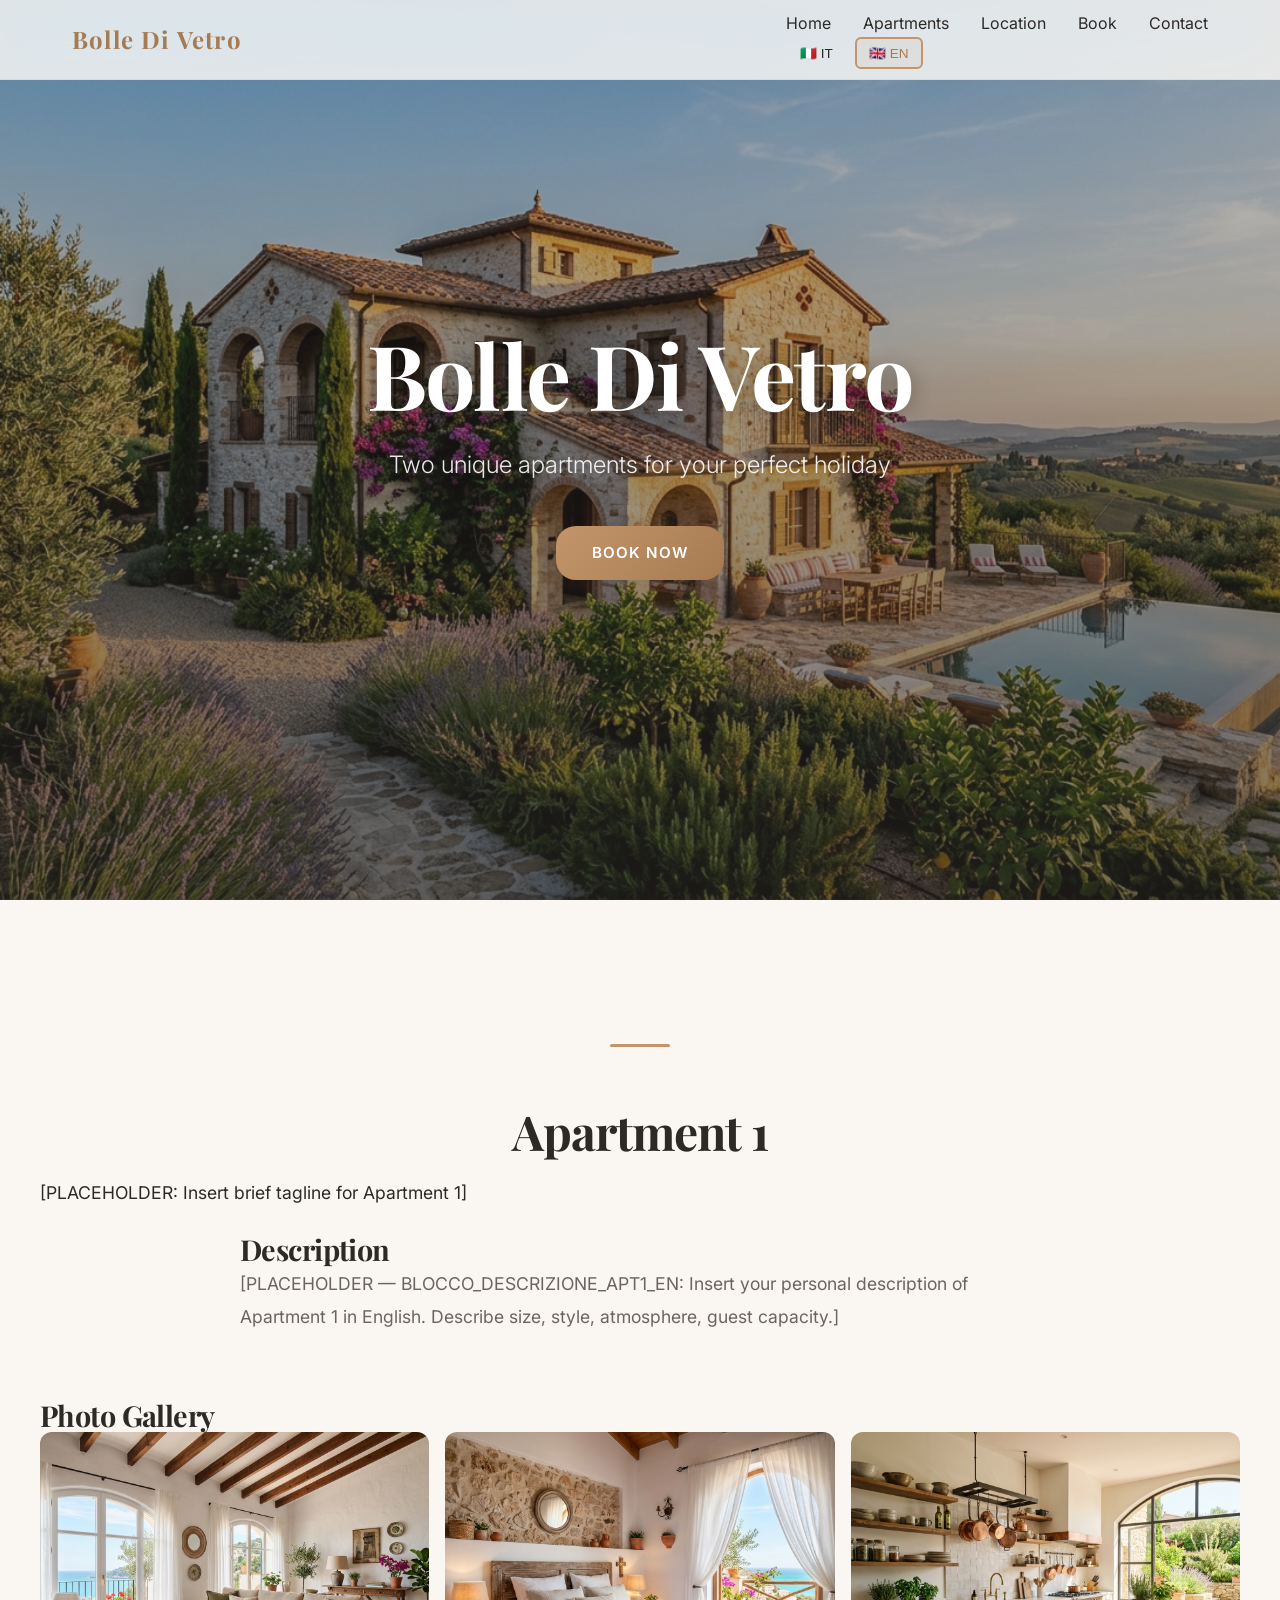
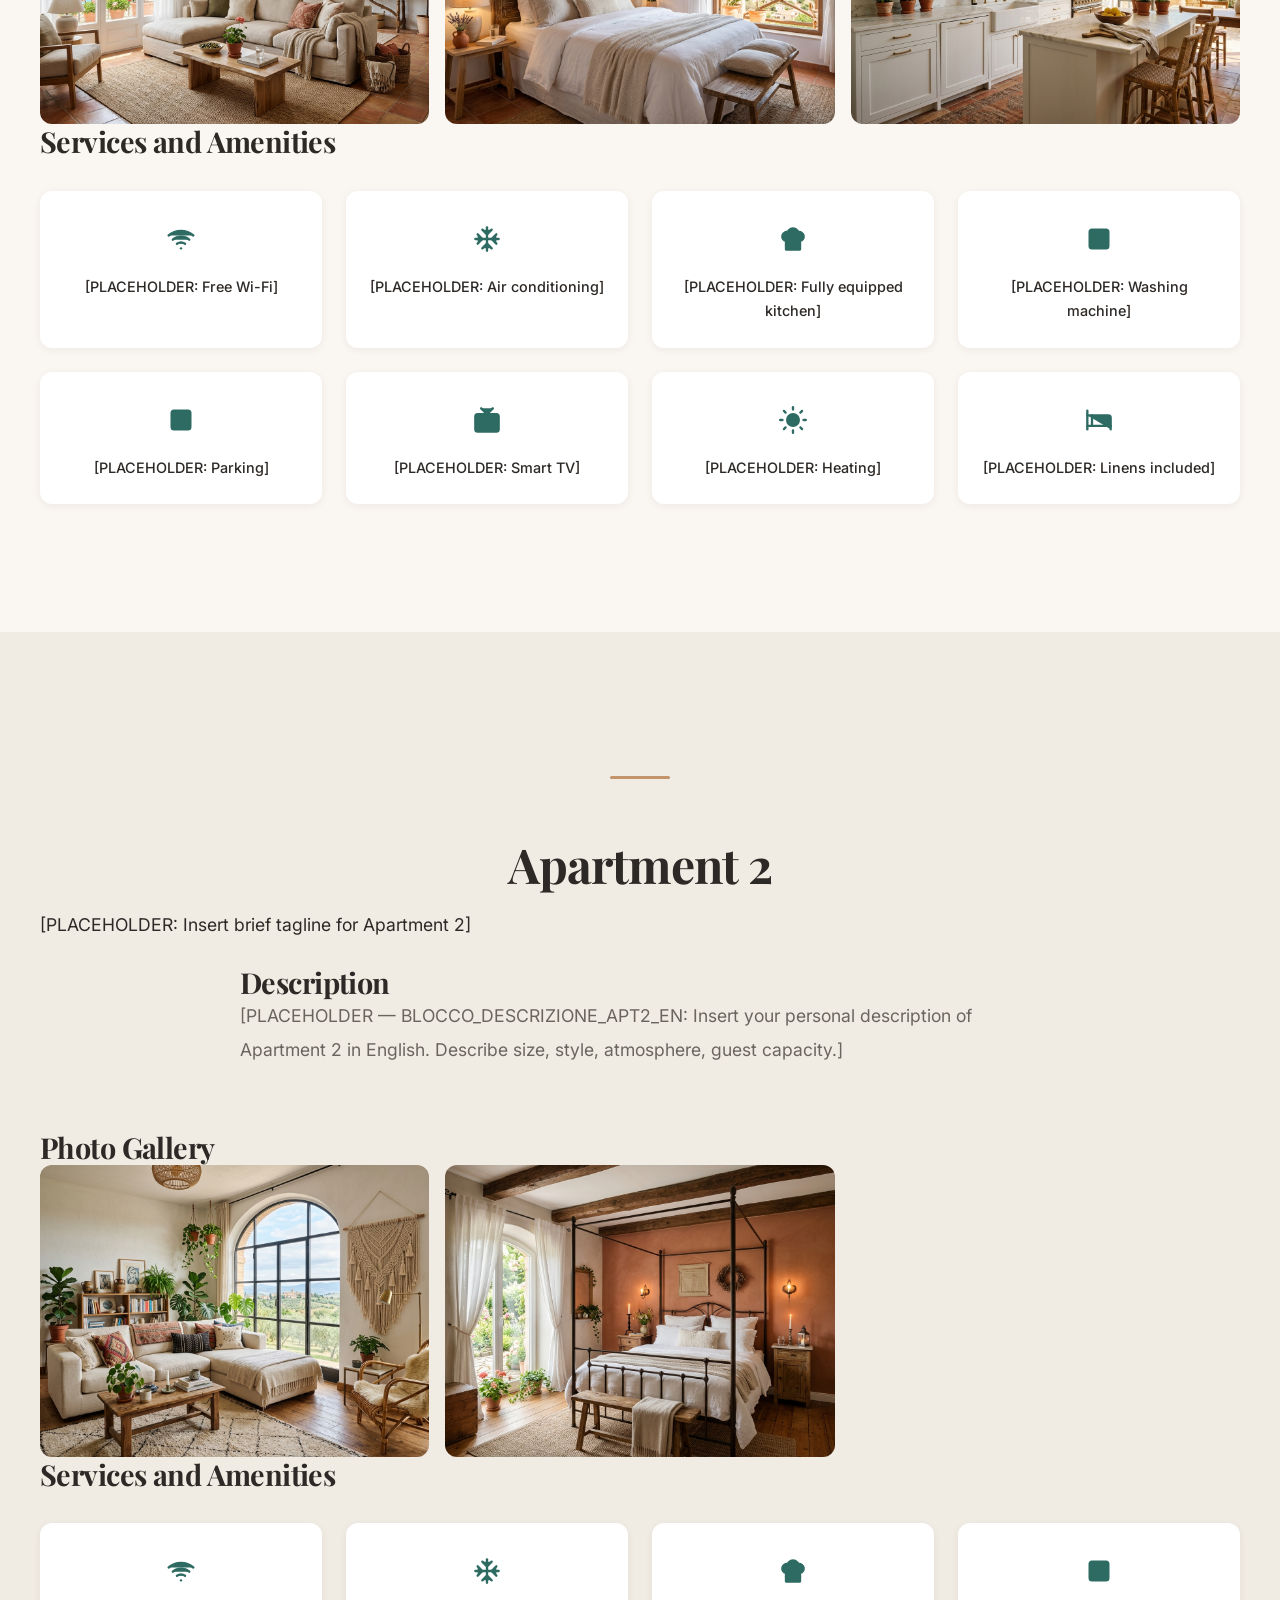
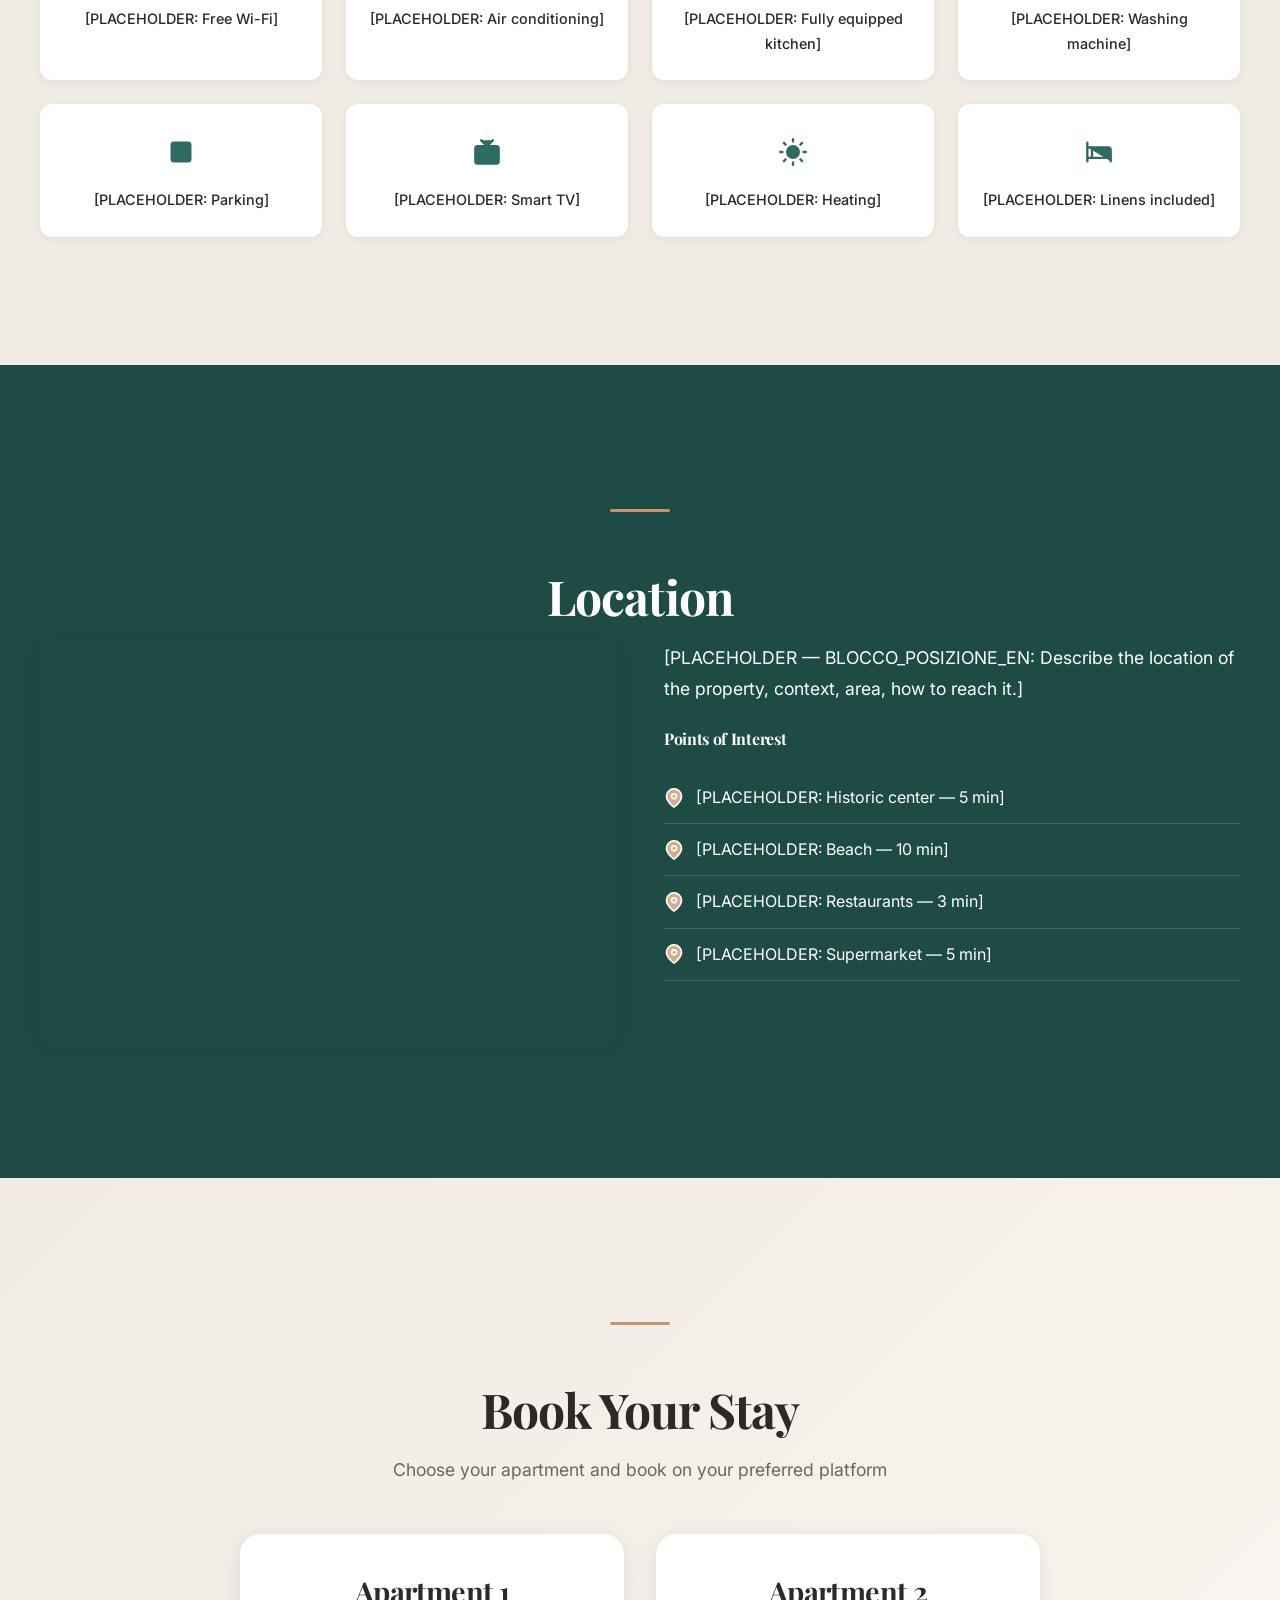
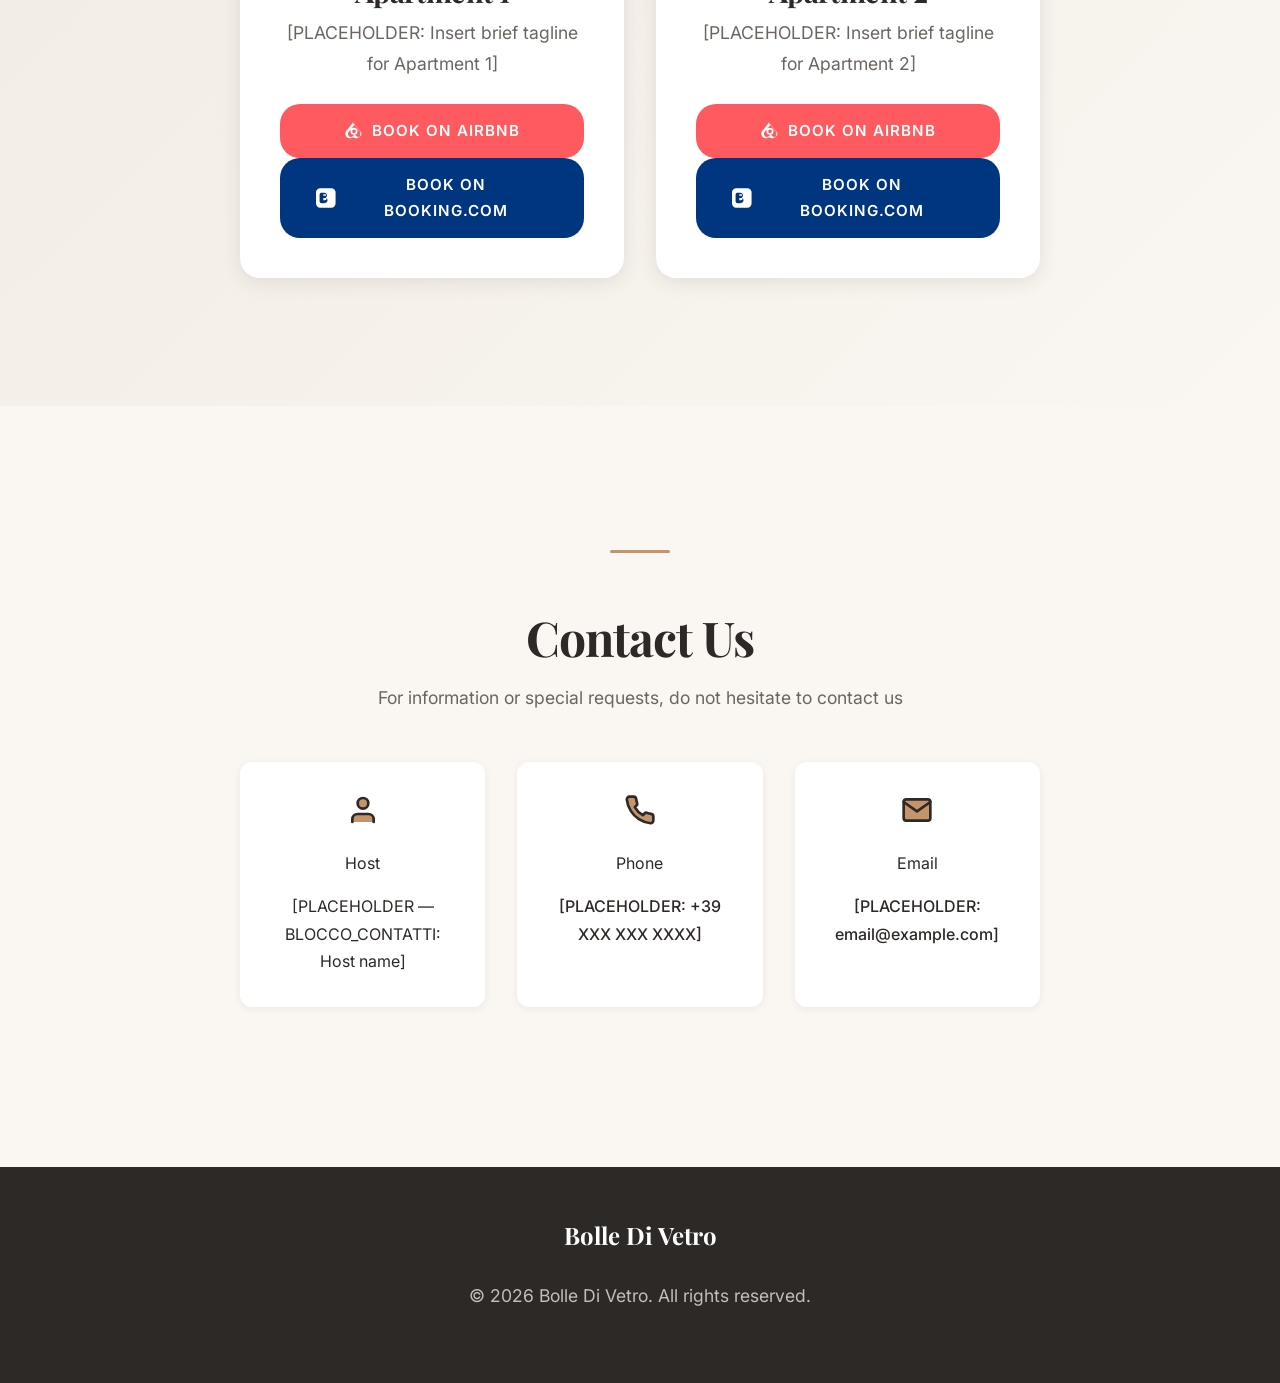
==== index.html @ 8e998acb "Done" ====
<!DOCTYPE html>
<html lang="it">
<head>
  <meta charset="UTF-8">
  <meta name="viewport" content="width=device-width, initial-scale=1.0">
  <title>Bolle Di Vetro — Casa Vacanze</title>
  <meta name="description" content="Scopri Bolle Di Vetro: due splendidi appartamenti per le tue vacanze. Prenota su Airbnb o Booking.com.">
  
  <link rel="preconnect" href="https://fonts.googleapis.com">
  <link rel="preconnect" href="https://fonts.gstatic.com" crossorigin>
  <link href="https://fonts.googleapis.com/css2?family=Inter:wght@300;400;500;600;700&family=Playfair+Display:wght@400;700&display=swap" rel="stylesheet">
  
  <link rel="stylesheet" href="assets/css/style.css">
  <link rel="icon" href="assets/img/favicon.ico">
  <link rel="manifest" href="manifest.json">
  <meta name="theme-color" content="#C4956A">
  
  <meta property="og:title" content="Bolle Di Vetro — Casa Vacanze">
  <meta property="og:description" content="Scopri Bolle Di Vetro: due splendidi appartamenti per le tue vacanze. Prenota su Airbnb o Booking.com.">
  <meta property="og:image" content="https://example.com/assets/img/og-image.jpg">
  <meta property="og:type" content="website">
  <meta property="og:url" content="https://example.com/">
  <meta property="og:locale" content="it_IT">
  <meta property="og:locale:alternate" content="en_GB">
  
  <meta name="twitter:card" content="summary_large_image">
  <meta name="twitter:title" content="Bolle Di Vetro — Casa Vacanze">
  <meta name="twitter:description" content="Scopri Bolle Di Vetro: due splendidi appartamenti per le tue vacanze. Prenota su Airbnb o Booking.com.">
  <meta name="twitter:image" content="https://example.com/assets/img/og-image.jpg">
  
  <link rel="alternate" hreflang="it" href="https://example.com/">
  <link rel="alternate" hreflang="en" href="https://example.com/en/">
  <link rel="alternate" hreflang="x-default" href="https://example.com/">
  
  <link rel="canonical" href="https://example.com/">

  <script type="application/ld+json">
  {
    "@context": "https://schema.org",
    "@type": "VacationRental",
    "name": "Bolle Di Vetro",
    "description": "Due appartamenti unici per la tua vacanza perfetta",
    "url": "https://example.com",
    "image": "https://example.com/assets/img/og-image.jpg",
    "address": {
      "@type": "PostalAddress",
      "addressCountry": "IT"
    },
    "numberOfRooms": 2,
    "amenityFeature": [
      {"@type": "LocationFeatureSpecification", "name": "Wi-Fi", "value": true},
      {"@type": "LocationFeatureSpecification", "name": "Air conditioning", "value": true},
      {"@type": "LocationFeatureSpecification", "name": "Kitchen", "value": true},
      {"@type": "LocationFeatureSpecification", "name": "Parking", "value": true}
    ]
  }
  </script>
</head>
<body>

  <header id="header" class="header">
    <div class="header__inner">
      <a href="#hero" class="header__logo">Bolle Di Vetro</a>
      
      <nav class="nav" id="nav">
        <ul class="nav__list">
          <li><a href="#hero"><span data-i18n="nav.home">Home</span></a></li>
          <li class="nav__item--has-dropdown">
            <a href="#apt1"><span data-i18n="nav.apartments">Appartamenti</span></a>
            <ul class="nav__dropdown">
              <li><a href="#apt1"><span data-i18n="nav.apt1">Appartamento 1</span></a></li>
              <li><a href="#apt2"><span data-i18n="nav.apt2">Appartamento 2</span></a></li>
            </ul>
          </li>
          <li><a href="#location"><span data-i18n="nav.location">Posizione</span></a></li>
          <li><a href="#booking"><span data-i18n="nav.booking">Prenota</span></a></li>
          <li><a href="#contact"><span data-i18n="nav.contact">Contatti</span></a></li>
        </ul>
        
        <div class="lang-switcher">
          <button class="lang-btn active" data-lang="it" aria-label="Italiano">🇮🇹 IT</button>
          <button class="lang-btn" data-lang="en" aria-label="English">🇬🇧 EN</button>
        </div>
      </nav>
      
      <button class="hamburger" id="hamburger" aria-label="Menu">
        <span></span><span></span><span></span>
      </button>
    </div>
  </header>

  <main>
    <section id="hero" class="hero">
      <div class="hero__overlay"></div>
      <div class="hero__content">
        <h1 class="hero__title" data-i18n="hero.title">Bolle Di Vetro</h1>
        <p class="hero__subtitle" data-i18n="hero.subtitle">Due appartamenti unici per la tua vacanza perfetta</p>
        <a href="#booking" class="btn btn--primary hero__cta" data-i18n="hero.cta">Prenota Ora</a>
      </div>
      <div class="hero__scroll-indicator">
        <!-- Decorative scroll indicator -->
      </div>
    </section>

    <section id="apt1" class="section apartment">
      <div class="section__inner">
        <div class="section__divider"><span></span></div>
        <h2 class="section__title" data-i18n="apt1.name">Appartamento 1</h2>
        <p class="section__tagline" data-i18n="apt1.tagline">[PLACEHOLDER: Inserire breve tagline per Appartamento 1]</p>

        <div class="apartment__description fade-in">
          <h3 data-i18n="apt1.description.title">Descrizione</h3>
          <!-- BLOCCO_DESCRIZIONE_APT1_IT -->
          <div class="desc-block" data-lang-block="it">
            <p data-i18n="apt1.description.text">[PLACEHOLDER — BLOCCO_DESCRIZIONE_APT1_IT: Inserire qui la descrizione personale dell'Appartamento 1 in italiano. Descrivere dimensioni, stile, atmosfera, capacità di ospiti.]</p>
          </div>
          <!-- BLOCCO_DESCRIZIONE_APT1_EN -->
          <!-- La versione EN verrà caricata da i18n.js -->
        </div>

        <div class="apartment__gallery fade-in" id="apt1-gallery">
          <h3 data-i18n="apt1.gallery.title">Galleria Fotografica</h3>
          <div class="gallery__grid" data-gallery="apt1">
            <div class="gallery__item">
              <img src="assets/img/gallery/apt1/foto-01.jpg" alt="" data-i18n-alt="alt.apt1_foto1" loading="lazy" class="gallery__img">
            </div>
            <div class="gallery__item">
              <img src="assets/img/gallery/apt1/foto-02.jpg" alt="" data-i18n-alt="alt.apt1_foto2" loading="lazy" class="gallery__img">
            </div>
            <div class="gallery__item">
              <img src="assets/img/gallery/apt1/foto-03.jpg" alt="" data-i18n-alt="alt.apt1_foto3" loading="lazy" class="gallery__img">
            </div>
            <!-- Aggiungere altre foto qui: copiare il div gallery__item e aggiornare src e data-i18n-alt -->
            <!--
            <div class="gallery__item">
              <img src="assets/img/gallery/apt1/foto-04.jpg" alt="" data-i18n-alt="alt.apt1_foto4" loading="lazy" class="gallery__img">
            </div>
            -->
          </div>
        </div>

        <div class="apartment__services fade-in">
          <h3 data-i18n="apt1.services.title">Servizi e Comfort</h3>
          <!-- BLOCCO_SERVIZI_APT1_IT / BLOCCO_SERVIZI_APT1_EN -->
          <div class="services__grid">
            <div class="services__item">
              <div class="services__icon">
                <svg viewBox="0 0 24 24" width="24" height="24" stroke="currentColor" stroke-width="2" fill="none" stroke-linecap="round" stroke-linejoin="round"><path d="M5 12.55a11 11 0 0 1 14.08 0"></path><path d="M1.42 9a16 16 0 0 1 21.16 0"></path><path d="M8.53 16.11a6 6 0 0 1 6.95 0"></path><line x1="12" y1="20" x2="12.01" y2="20"></line></svg>
              </div>
              <span data-i18n="services.wifi">[PLACEHOLDER: Wi-Fi gratuito]</span>
            </div>
            <div class="services__item">
              <div class="services__icon">
                <svg viewBox="0 0 24 24" width="24" height="24" stroke="currentColor" stroke-width="2" fill="none" stroke-linecap="round" stroke-linejoin="round"><path d="M2 12h20"></path><path d="M12 2v20"></path><path d="M20 16l-4-4 4-4"></path><path d="M4 8l4 4-4 4"></path><path d="M16 4l-4 4-4-4"></path><path d="M8 20l4-4 4 4"></path></svg>
              </div>
              <span data-i18n="services.ac">[PLACEHOLDER: Aria condizionata]</span>
            </div>
            <div class="services__item">
              <div class="services__icon">
                <svg viewBox="0 0 24 24" width="24" height="24" stroke="currentColor" stroke-width="2" fill="none" stroke-linecap="round" stroke-linejoin="round"><path d="M6 13.87A4 4 0 0 1 7.41 6a5.11 5.11 0 0 1 1.05-1.54 5 5 0 0 1 7.08 0A5.11 5.11 0 0 1 16.59 6 4 4 0 0 1 18 13.87V21H6Z"></path><line x1="6" y1="17" x2="18" y2="17"></line></svg>
              </div>
              <span data-i18n="services.kitchen">[PLACEHOLDER: Cucina attrezzata]</span>
            </div>
            <div class="services__item">
              <div class="services__icon">
                <svg viewBox="0 0 24 24" width="24" height="24" stroke="currentColor" stroke-width="2" fill="none" stroke-linecap="round" stroke-linejoin="round"><rect x="4" y="4" width="16" height="16" rx="2" ry="2"></rect><circle cx="12" cy="13" r="4"></circle><line x1="12" y1="13" x2="12" y2="13"></line><line x1="8" y1="7" x2="16" y2="7"></line></svg>
              </div>
              <span data-i18n="services.washing">[PLACEHOLDER: Lavatrice]</span>
            </div>
            <div class="services__item">
              <div class="services__icon">
                <svg viewBox="0 0 24 24" width="24" height="24" stroke="currentColor" stroke-width="2" fill="none" stroke-linecap="round" stroke-linejoin="round"><rect x="4" y="4" width="16" height="16" rx="2" ry="2"></rect><path d="M9 16V8h4a2 2 0 0 1 0 4H9"></path></svg>
              </div>
              <span data-i18n="services.parking">[PLACEHOLDER: Parcheggio]</span>
            </div>
            <div class="services__item">
              <div class="services__icon">
                <svg viewBox="0 0 24 24" width="24" height="24" stroke="currentColor" stroke-width="2" fill="none" stroke-linecap="round" stroke-linejoin="round"><rect x="2" y="7" width="20" height="15" rx="2" ry="2"></rect><polyline points="17 2 12 7 7 2"></polyline></svg>
              </div>
              <span data-i18n="services.tv">[PLACEHOLDER: Smart TV]</span>
            </div>
            <div class="services__item">
              <div class="services__icon">
                <svg viewBox="0 0 24 24" width="24" height="24" stroke="currentColor" stroke-width="2" fill="none" stroke-linecap="round" stroke-linejoin="round"><circle cx="12" cy="12" r="5"></circle><line x1="12" y1="1" x2="12" y2="3"></line><line x1="12" y1="21" x2="12" y2="23"></line><line x1="4.22" y1="4.22" x2="5.64" y2="5.64"></line><line x1="18.36" y1="18.36" x2="19.78" y2="19.78"></line><line x1="1" y1="12" x2="3" y2="12"></line><line x1="21" y1="12" x2="23" y2="12"></line><line x1="4.22" y1="19.78" x2="5.64" y2="18.36"></line><line x1="18.36" y1="5.64" x2="19.78" y2="4.22"></line></svg>
              </div>
              <span data-i18n="services.heating">[PLACEHOLDER: Riscaldamento]</span>
            </div>
            <div class="services__item">
              <div class="services__icon">
                <svg viewBox="0 0 24 24" width="24" height="24" stroke="currentColor" stroke-width="2" fill="none" stroke-linecap="round" stroke-linejoin="round"><path d="M2 4v16"></path><path d="M2 8h18a2 2 0 0 1 2 2v10"></path><path d="M2 17h20"></path><path d="M6 8v9"></path></svg>
              </div>
              <span data-i18n="services.linens">[PLACEHOLDER: Biancheria inclusa]</span>
            </div>
          </div>
        </div>
      </div>
    </section>

    <section id="apt2" class="section apartment apartment--alt">
      <div class="section__inner">
        <div class="section__divider"><span></span></div>
        <h2 class="section__title" data-i18n="apt2.name">Appartamento 2</h2>
        <p class="section__tagline" data-i18n="apt2.tagline">[PLACEHOLDER: Inserire breve tagline per Appartamento 2]</p>

        <div class="apartment__description fade-in">
          <h3 data-i18n="apt2.description.title">Descrizione</h3>
          <!-- BLOCCO_DESCRIZIONE_APT2_IT -->
          <div class="desc-block" data-lang-block="it">
            <p data-i18n="apt2.description.text">[PLACEHOLDER — BLOCCO_DESCRIZIONE_APT2_IT: Inserire qui la descrizione personale dell'Appartamento 2 in italiano. Descrivere dimensioni, stile, atmosfera, capacità di ospiti.]</p>
          </div>
          <!-- BLOCCO_DESCRIZIONE_APT2_EN -->
        </div>

        <div class="apartment__gallery fade-in" id="apt2-gallery">
          <h3 data-i18n="apt2.gallery.title">Galleria Fotografica</h3>
          <div class="gallery__grid" data-gallery="apt2">
            <div class="gallery__item">
              <img src="assets/img/gallery/apt2/foto-01.jpg" alt="" data-i18n-alt="alt.apt2_foto1" loading="lazy" class="gallery__img">
            </div>
            <div class="gallery__item">
              <img src="assets/img/gallery/apt2/foto-02.jpg" alt="" data-i18n-alt="alt.apt2_foto2" loading="lazy" class="gallery__img">
            </div>
            <!-- Aggiungere altre foto qui: copiare il div gallery__item e aggiornare src e data-i18n-alt -->
          </div>
        </div>

        <div class="apartment__services fade-in">
          <h3 data-i18n="apt2.services.title">Servizi e Comfort</h3>
          <!-- BLOCCO_SERVIZI_APT2_IT / BLOCCO_SERVIZI_APT2_EN -->
          <div class="services__grid">
            <div class="services__item">
              <div class="services__icon">
                <svg viewBox="0 0 24 24" width="24" height="24" stroke="currentColor" stroke-width="2" fill="none" stroke-linecap="round" stroke-linejoin="round"><path d="M5 12.55a11 11 0 0 1 14.08 0"></path><path d="M1.42 9a16 16 0 0 1 21.16 0"></path><path d="M8.53 16.11a6 6 0 0 1 6.95 0"></path><line x1="12" y1="20" x2="12.01" y2="20"></line></svg>
              </div>
              <span data-i18n="services.wifi">[PLACEHOLDER: Wi-Fi gratuito]</span>
            </div>
            <div class="services__item">
              <div class="services__icon">
                <svg viewBox="0 0 24 24" width="24" height="24" stroke="currentColor" stroke-width="2" fill="none" stroke-linecap="round" stroke-linejoin="round"><path d="M2 12h20"></path><path d="M12 2v20"></path><path d="M20 16l-4-4 4-4"></path><path d="M4 8l4 4-4 4"></path><path d="M16 4l-4 4-4-4"></path><path d="M8 20l4-4 4 4"></path></svg>
              </div>
              <span data-i18n="services.ac">[PLACEHOLDER: Aria condizionata]</span>
            </div>
            <div class="services__item">
              <div class="services__icon">
                <svg viewBox="0 0 24 24" width="24" height="24" stroke="currentColor" stroke-width="2" fill="none" stroke-linecap="round" stroke-linejoin="round"><path d="M6 13.87A4 4 0 0 1 7.41 6a5.11 5.11 0 0 1 1.05-1.54 5 5 0 0 1 7.08 0A5.11 5.11 0 0 1 16.59 6 4 4 0 0 1 18 13.87V21H6Z"></path><line x1="6" y1="17" x2="18" y2="17"></line></svg>
              </div>
              <span data-i18n="services.kitchen">[PLACEHOLDER: Cucina attrezzata]</span>
            </div>
            <div class="services__item">
              <div class="services__icon">
                <svg viewBox="0 0 24 24" width="24" height="24" stroke="currentColor" stroke-width="2" fill="none" stroke-linecap="round" stroke-linejoin="round"><rect x="4" y="4" width="16" height="16" rx="2" ry="2"></rect><circle cx="12" cy="13" r="4"></circle><line x1="12" y1="13" x2="12" y2="13"></line><line x1="8" y1="7" x2="16" y2="7"></line></svg>
              </div>
              <span data-i18n="services.washing">[PLACEHOLDER: Lavatrice]</span>
            </div>
            <div class="services__item">
              <div class="services__icon">
                <svg viewBox="0 0 24 24" width="24" height="24" stroke="currentColor" stroke-width="2" fill="none" stroke-linecap="round" stroke-linejoin="round"><rect x="4" y="4" width="16" height="16" rx="2" ry="2"></rect><path d="M9 16V8h4a2 2 0 0 1 0 4H9"></path></svg>
              </div>
              <span data-i18n="services.parking">[PLACEHOLDER: Parcheggio]</span>
            </div>
            <div class="services__item">
              <div class="services__icon">
                <svg viewBox="0 0 24 24" width="24" height="24" stroke="currentColor" stroke-width="2" fill="none" stroke-linecap="round" stroke-linejoin="round"><rect x="2" y="7" width="20" height="15" rx="2" ry="2"></rect><polyline points="17 2 12 7 7 2"></polyline></svg>
              </div>
              <span data-i18n="services.tv">[PLACEHOLDER: Smart TV]</span>
            </div>
            <div class="services__item">
              <div class="services__icon">
                <svg viewBox="0 0 24 24" width="24" height="24" stroke="currentColor" stroke-width="2" fill="none" stroke-linecap="round" stroke-linejoin="round"><circle cx="12" cy="12" r="5"></circle><line x1="12" y1="1" x2="12" y2="3"></line><line x1="12" y1="21" x2="12" y2="23"></line><line x1="4.22" y1="4.22" x2="5.64" y2="5.64"></line><line x1="18.36" y1="18.36" x2="19.78" y2="19.78"></line><line x1="1" y1="12" x2="3" y2="12"></line><line x1="21" y1="12" x2="23" y2="12"></line><line x1="4.22" y1="19.78" x2="5.64" y2="18.36"></line><line x1="18.36" y1="5.64" x2="19.78" y2="4.22"></line></svg>
              </div>
              <span data-i18n="services.heating">[PLACEHOLDER: Riscaldamento]</span>
            </div>
            <div class="services__item">
              <div class="services__icon">
                <svg viewBox="0 0 24 24" width="24" height="24" stroke="currentColor" stroke-width="2" fill="none" stroke-linecap="round" stroke-linejoin="round"><path d="M2 4v16"></path><path d="M2 8h18a2 2 0 0 1 2 2v10"></path><path d="M2 17h20"></path><path d="M6 8v9"></path></svg>
              </div>
              <span data-i18n="services.linens">[PLACEHOLDER: Biancheria inclusa]</span>
            </div>
          </div>
        </div>
      </div>
    </section>

    <section id="location" class="section section--accent">
      <div class="section__inner">
        <div class="section__divider"><span></span></div>
        <h2 class="section__title" data-i18n="location.title">Posizione</h2>
        
        <div class="location__grid">
          <div class="location__map fade-in">
            <!-- BLOCCO_MAPPA: Sostituire l'URL src dell'iframe con le coordinate reali della proprietà -->
            <iframe src="https://www.google.com/maps/embed?pb=!1m18!1m12!1m3!1d3000!2d12.4964!3d41.9028!2m3!1f0!2f0!3f0!3m2!1i1024!2i768!4f13.1" width="100%" height="400" style="border:0;border-radius:12px;" allowfullscreen loading="lazy" referrerpolicy="no-referrer-when-downgrade" title="Mappa"></iframe>
          </div>
          
          <div class="location__info fade-in">
            <!-- BLOCCO_POSIZIONE_IT / BLOCCO_POSIZIONE_EN -->
            <p data-i18n="location.description">[PLACEHOLDER: Descrivere la posizione della struttura, il contesto, la zona, come raggiungerla.]</p>
            
            <h4 data-i18n="location.pois_title">Punti di Interesse</h4>
            <ul class="location__pois">
              <li>
                <svg viewBox="0 0 24 24" width="20" height="20" stroke="currentColor" stroke-width="2" fill="none" stroke-linecap="round" stroke-linejoin="round"><path d="M21 10c0 7-9 13-9 13s-9-6-9-13a9 9 0 0 1 18 0z"></path><circle cx="12" cy="10" r="3"></circle></svg>
                <span data-i18n="location.poi1">[PLACEHOLDER: Centro storico — 5 min]</span>
              </li>
              <li>
                <svg viewBox="0 0 24 24" width="20" height="20" stroke="currentColor" stroke-width="2" fill="none" stroke-linecap="round" stroke-linejoin="round"><path d="M21 10c0 7-9 13-9 13s-9-6-9-13a9 9 0 0 1 18 0z"></path><circle cx="12" cy="10" r="3"></circle></svg>
                <span data-i18n="location.poi2">[PLACEHOLDER: Spiaggia — 10 min]</span>
              </li>
              <li>
                <svg viewBox="0 0 24 24" width="20" height="20" stroke="currentColor" stroke-width="2" fill="none" stroke-linecap="round" stroke-linejoin="round"><path d="M21 10c0 7-9 13-9 13s-9-6-9-13a9 9 0 0 1 18 0z"></path><circle cx="12" cy="10" r="3"></circle></svg>
                <span data-i18n="location.poi3">[PLACEHOLDER: Ristoranti — 3 min]</span>
              </li>
              <li>
                <svg viewBox="0 0 24 24" width="20" height="20" stroke="currentColor" stroke-width="2" fill="none" stroke-linecap="round" stroke-linejoin="round"><path d="M21 10c0 7-9 13-9 13s-9-6-9-13a9 9 0 0 1 18 0z"></path><circle cx="12" cy="10" r="3"></circle></svg>
                <span data-i18n="location.poi4">[PLACEHOLDER: Supermercato — 5 min]</span>
              </li>
            </ul>
          </div>
        </div>
      </div>
    </section>

    <section id="booking" class="section section--booking">
      <div class="section__inner">
        <div class="section__divider"><span></span></div>
        <h2 class="section__title" data-i18n="booking.title">Prenota il Tuo Soggiorno</h2>
        <p class="section__subtitle" data-i18n="booking.subtitle">Scegli l'appartamento e prenota sulla piattaforma che preferisci</p>
        
        <div class="booking__cards">
          <div class="booking__card fade-in">
            <h3 data-i18n="apt1.name">Appartamento 1</h3>
            <p data-i18n="apt1.tagline">[PLACEHOLDER: Inserire breve tagline per Appartamento 1]</p>
            <!-- BLOCCO_LINK_AIRBNB_APT1: Sostituire # con URL reale annuncio Airbnb Appartamento 1 -->
            <a href="#" class="btn btn--airbnb" target="_blank" rel="noopener noreferrer">
              <svg viewBox="0 0 24 24" width="20" height="20" fill="currentColor"><path d="M11.967 1.957a2.234 2.234 0 0 0-1.745.856L2.6 12.016a5.556 5.556 0 0 0-.895 4.39 5.59 5.59 0 0 0 3.328 3.962 5.534 5.534 0 0 0 5.485-.75l.135-.107.135.107a5.532 5.532 0 0 0 5.484.75 5.592 5.592 0 0 0 3.328-3.961 5.558 5.558 0 0 0-.894-4.39l-7.622-9.203a2.23 2.23 0 0 0-1.745-.857h-.001C11.972 1.957 11.97 1.957 11.967 1.957zm.033 1.996c.27 0 .528.113.7.32l7.632 9.213a3.567 3.567 0 0 1 .572 2.822 3.593 3.593 0 0 1-2.142 2.548 3.535 3.535 0 0 1-3.51-.482l-2.42-1.92-2.42 1.92a3.536 3.536 0 0 1-3.51.482 3.595 3.595 0 0 1-2.143-2.548 3.565 3.565 0 0 1 .573-2.822l7.631-9.213a.9.9 0 0 1 .7-.32h.001l.006-.002zm0 4.195a4.246 4.246 0 0 0-4.246 4.245 4.246 4.246 0 0 0 4.246 4.246 4.246 4.246 0 0 0 4.245-4.246 4.246 4.246 0 0 0-4.245-4.245zm0 1.996a2.25 2.25 0 0 1 2.25 2.25 2.25 2.25 0 0 1-2.25 2.25 2.25 2.25 0 0 1-2.25-2.25 2.25 2.25 0 0 1 2.25-2.25z"/></svg>
              <span data-i18n="booking.airbnb">Prenota su Airbnb</span>
            </a>
            <!-- BLOCCO_LINK_BOOKING_APT1: Sostituire # con URL reale annuncio Booking.com Appartamento 1 -->
            <a href="#" class="btn btn--booking" target="_blank" rel="noopener noreferrer">
              <svg viewBox="0 0 24 24" width="20" height="20" fill="currentColor"><path d="M18.847 24H5.153A5.16 5.16 0 0 1 0 18.847V5.153A5.16 5.16 0 0 1 5.153 0h13.694A5.16 5.16 0 0 1 24 5.153v13.694A5.16 5.16 0 0 1 18.847 24zM6.92 5.518c-.808 0-1.428.188-1.859.566-.431.378-.646 1.055-.646 2.032v7.712c0 .977.215 1.654.646 2.032.431.378 1.051.566 1.859.566h2.793c1.037 0 1.853-.16 2.449-.481a3.633 3.633 0 0 0 1.458-1.282c.328-.567.491-1.218.491-1.954 0-.82-.236-1.503-.709-2.05-.472-.547-1.127-.92-1.965-1.119.646-.15 1.15-.461 1.51-.933.361-.472.541-1.042.541-1.71 0-.671-.161-1.272-.482-1.802-.321-.53-.787-.937-1.399-1.22-.612-.284-1.36-.426-2.246-.426H6.92zm2.08 3.51v-1.724h1.725c.571 0 .991.077 1.258.232.267.155.401.408.401.758 0 .232-.083.435-.248.608-.165.172-.376.292-.633.359a3.178 3.178 0 0 1-.806.101h-1.725v.062h.028zm0 5.18v-2.087h2.127c.602 0 1.05.1 1.343.299.294.199.44.502.44.912 0 .284-.093.535-.278.752-.186.217-.432.368-.74.453a4.041 4.041 0 0 1-1.034.128h-1.887v.005l.029-.462z"/></svg>
              <span data-i18n="booking.booking_com">Prenota su Booking.com</span>
            </a>
          </div>
          
          <div class="booking__card fade-in">
            <h3 data-i18n="apt2.name">Appartamento 2</h3>
            <p data-i18n="apt2.tagline">[PLACEHOLDER: Inserire breve tagline per Appartamento 2]</p>
            <!-- BLOCCO_LINK_AIRBNB_APT2: Sostituire # con URL reale annuncio Airbnb Appartamento 2 -->
            <a href="#" class="btn btn--airbnb" target="_blank" rel="noopener noreferrer">
              <svg viewBox="0 0 24 24" width="20" height="20" fill="currentColor"><path d="M11.967 1.957a2.234 2.234 0 0 0-1.745.856L2.6 12.016a5.556 5.556 0 0 0-.895 4.39 5.59 5.59 0 0 0 3.328 3.962 5.534 5.534 0 0 0 5.485-.75l.135-.107.135.107a5.532 5.532 0 0 0 5.484.75 5.592 5.592 0 0 0 3.328-3.961 5.558 5.558 0 0 0-.894-4.39l-7.622-9.203a2.23 2.23 0 0 0-1.745-.857h-.001C11.972 1.957 11.97 1.957 11.967 1.957zm.033 1.996c.27 0 .528.113.7.32l7.632 9.213a3.567 3.567 0 0 1 .572 2.822 3.593 3.593 0 0 1-2.142 2.548 3.535 3.535 0 0 1-3.51-.482l-2.42-1.92-2.42 1.92a3.536 3.536 0 0 1-3.51.482 3.595 3.595 0 0 1-2.143-2.548 3.565 3.565 0 0 1 .573-2.822l7.631-9.213a.9.9 0 0 1 .7-.32h.001l.006-.002zm0 4.195a4.246 4.246 0 0 0-4.246 4.245 4.246 4.246 0 0 0 4.246 4.246 4.246 4.246 0 0 0 4.245-4.246 4.246 4.246 0 0 0-4.245-4.245zm0 1.996a2.25 2.25 0 0 1 2.25 2.25 2.25 2.25 0 0 1-2.25 2.25 2.25 2.25 0 0 1-2.25-2.25 2.25 2.25 0 0 1 2.25-2.25z"/></svg>
              <span data-i18n="booking.airbnb">Prenota su Airbnb</span>
            </a>
            <!-- BLOCCO_LINK_BOOKING_APT2: Sostituire # con URL reale annuncio Booking.com Appartamento 2 -->
            <a href="#" class="btn btn--booking" target="_blank" rel="noopener noreferrer">
              <svg viewBox="0 0 24 24" width="20" height="20" fill="currentColor"><path d="M18.847 24H5.153A5.16 5.16 0 0 1 0 18.847V5.153A5.16 5.16 0 0 1 5.153 0h13.694A5.16 5.16 0 0 1 24 5.153v13.694A5.16 5.16 0 0 1 18.847 24zM6.92 5.518c-.808 0-1.428.188-1.859.566-.431.378-.646 1.055-.646 2.032v7.712c0 .977.215 1.654.646 2.032.431.378 1.051.566 1.859.566h2.793c1.037 0 1.853-.16 2.449-.481a3.633 3.633 0 0 0 1.458-1.282c.328-.567.491-1.218.491-1.954 0-.82-.236-1.503-.709-2.05-.472-.547-1.127-.92-1.965-1.119.646-.15 1.15-.461 1.51-.933.361-.472.541-1.042.541-1.71 0-.671-.161-1.272-.482-1.802-.321-.53-.787-.937-1.399-1.22-.612-.284-1.36-.426-2.246-.426H6.92zm2.08 3.51v-1.724h1.725c.571 0 .991.077 1.258.232.267.155.401.408.401.758 0 .232-.083.435-.248.608-.165.172-.376.292-.633.359a3.178 3.178 0 0 1-.806.101h-1.725v.062h.028zm0 5.18v-2.087h2.127c.602 0 1.05.1 1.343.299.294.199.44.502.44.912 0 .284-.093.535-.278.752-.186.217-.432.368-.74.453a4.041 4.041 0 0 1-1.034.128h-1.887v.005l.029-.462z"/></svg>
              <span data-i18n="booking.booking_com">Prenota su Booking.com</span>
            </a>
          </div>
        </div>
      </div>
    </section>

    <section id="reviews" class="section section--hidden">
      <!-- Sezione Recensioni: rimuovere la classe 'section--hidden' e decommentare il contenuto per attivare -->
      <div class="section__inner">
        <div class="section__divider"><span></span></div>
        <h2 class="section__title" data-i18n="reviews.title">Cosa Dicono i Nostri Ospiti</h2>
        <!-- 
        <div class="reviews__grid">
          <div class="review__card">
            <div class="review__stars">★★★★★</div>
            <p class="review__text">[PLACEHOLDER: Testo recensione]</p>
            <span class="review__author">— [PLACEHOLDER: Nome ospite]</span>
          </div>
          <div class="review__card">
            <div class="review__stars">★★★★★</div>
            <p class="review__text">[PLACEHOLDER: Testo recensione]</p>
            <span class="review__author">— [PLACEHOLDER: Nome ospite]</span>
          </div>
          <div class="review__card">
            <div class="review__stars">★★★★★</div>
            <p class="review__text">[PLACEHOLDER: Testo recensione]</p>
            <span class="review__author">— [PLACEHOLDER: Nome ospite]</span>
          </div>
        </div>
        -->
      </div>
    </section>

    <section id="contact" class="section">
      <div class="section__inner">
        <div class="section__divider"><span></span></div>
        <h2 class="section__title" data-i18n="contact.title">Contattaci</h2>
        <p class="section__subtitle" data-i18n="contact.subtitle">Per informazioni o richieste speciali, non esitare a contattarci</p>
        
        <!-- BLOCCO_CONTATTI: Sostituire i placeholder con i dati reali di contatto -->
        <div class="contact__grid fade-in">
          <div class="contact__card">
            <div class="contact__icon">
              <svg viewBox="0 0 24 24" width="24" height="24" stroke="currentColor" stroke-width="2" fill="none" stroke-linecap="round" stroke-linejoin="round"><path d="M20 21v-2a4 4 0 0 0-4-4H8a4 4 0 0 0-4 4v2"></path><circle cx="12" cy="7" r="4"></circle></svg>
            </div>
            <span class="contact__label" data-i18n="contact.name_label">Host</span>
            <span class="contact__value" data-i18n="contact.name">[PLACEHOLDER — BLOCCO_CONTATTI: Nome dell'host]</span>
          </div>
          
          <div class="contact__card">
            <div class="contact__icon">
              <svg viewBox="0 0 24 24" width="24" height="24" stroke="currentColor" stroke-width="2" fill="none" stroke-linecap="round" stroke-linejoin="round"><path d="M22 16.92v3a2 2 0 0 1-2.18 2 19.79 19.79 0 0 1-8.63-3.07 19.5 19.5 0 0 1-6-6 19.79 19.79 0 0 1-3.07-8.67A2 2 0 0 1 4.11 2h3a2 2 0 0 1 2 1.72 12.84 12.84 0 0 0 .7 2.81 2 2 0 0 1-.45 2.11L8.09 9.91a16 16 0 0 0 6 6l1.27-1.27a2 2 0 0 1 2.11-.45 12.84 12.84 0 0 0 2.81.7A2 2 0 0 1 22 16.92z"></path></svg>
            </div>
            <span class="contact__label" data-i18n="contact.phone_label">Telefono</span>
            <a href="tel:+390000000000" class="contact__value" data-i18n="contact.phone">[PLACEHOLDER: +39 XXX XXX XXXX]</a>
          </div>
          
          <div class="contact__card">
            <div class="contact__icon">
              <svg viewBox="0 0 24 24" width="24" height="24" stroke="currentColor" stroke-width="2" fill="none" stroke-linecap="round" stroke-linejoin="round"><path d="M4 4h16c1.1 0 2 .9 2 2v12c0 1.1-.9 2-2 2H4c-1.1 0-2-.9-2-2V6c0-1.1.9-2 2-2z"></path><polyline points="22,6 12,13 2,6"></polyline></svg>
            </div>
            <span class="contact__label" data-i18n="contact.email_label">Email</span>
            <a href="mailto:email@esempio.com" class="contact__value" data-i18n="contact.email">[PLACEHOLDER: email@esempio.com]</a>
          </div>
        </div>
      </div>
    </section>
  </main>

  <footer class="footer">
    <div class="footer__inner">
      <div class="footer__logo">Bolle Di Vetro</div>
      <p data-i18n="footer.rights">© 2026 Bolle Di Vetro. Tutti i diritti riservati.</p>
    </div>
  </footer>

  <div class="lightbox" id="lightbox" role="dialog" aria-modal="true" aria-label="Gallery">
    <button class="lightbox__close" aria-label="Close">×</button>
    <button class="lightbox__prev" aria-label="Previous">‹</button>
    <button class="lightbox__next" aria-label="Next">›</button>
    <div class="lightbox__content">
      <img class="lightbox__img" src="" alt="">
    </div>
    <div class="lightbox__counter"><span id="lightbox-current">1</span> <span data-i18n="gallery.counter">di</span> <span id="lightbox-total">1</span></div>
  </div>

  <script src="assets/js/i18n.js"></script>
  <script src="assets/js/gallery.js"></script>
  <script src="assets/js/main.js"></script>
</body>
</html>
---- assets/css/style.css ----
:root {
  --color-primary: #C4956A;
  --color-primary-light: #D4AD8A;
  --color-primary-dark: #A67B52;
  --color-accent: #2E6B62;
  --color-accent-light: #3D8A7F;
  --color-accent-dark: #1E4B44;
  --color-bg: #FAF6F1;
  --color-bg-alt: #F0EBE3;
  --color-text: #2D2926;
  --color-text-light: #6B6560;
  --color-text-muted: #9B9590;
  --color-white: #FFFFFF;
  --color-overlay: rgba(45, 41, 38, 0.55);
  --color-airbnb: #FF5A5F;
  --color-booking: #003580;
  
  --font-heading: 'Playfair Display', Georgia, serif;
  --font-body: 'Inter', -apple-system, BlinkMacSystemFont, sans-serif;
  
  --shadow-sm: 0 2px 8px rgba(45, 41, 38, 0.06);
  --shadow-md: 0 4px 20px rgba(45, 41, 38, 0.1);
  --shadow-lg: 0 8px 40px rgba(45, 41, 38, 0.15);
  --shadow-xl: 0 16px 60px rgba(45, 41, 38, 0.2);
  
  --radius-sm: 8px;
  --radius-md: 12px;
  --radius-lg: 20px;
  --radius-xl: 28px;
  
  --transition-fast: 0.2s ease;
  --transition: 0.3s ease;
  --transition-slow: 0.5s ease;
  
  --max-width: 1200px;
  --header-height: 80px;
}

/* 1. Reset & Base */
*, *::before, *::after {
  box-sizing: border-box;
  margin: 0;
  padding: 0;
}

html {
  scroll-behavior: smooth;
  scroll-padding-top: var(--header-height);
}

body {
  background-color: var(--color-bg);
  font-family: var(--font-body);
  color: var(--color-text);
  line-height: 1.7;
  overflow-x: hidden;
  -webkit-font-smoothing: antialiased;
  -moz-osx-font-smoothing: grayscale;
}

::selection {
  background-color: var(--color-primary);
  color: var(--color-white);
}

::-webkit-scrollbar {
  width: 10px;
}

::-webkit-scrollbar-track {
  background: var(--color-bg-alt);
}

::-webkit-scrollbar-thumb {
  background: var(--color-primary-light);
  border-radius: 5px;
}

::-webkit-scrollbar-thumb:hover {
  background: var(--color-primary);
}

/* 2. Typography */
h1, h2, h3, h4, h5, h6 {
  font-family: var(--font-heading);
  font-weight: 700;
  line-height: 1.2;
  letter-spacing: -0.02em;
}

h1 {
  font-size: clamp(2.5rem, 5vw, 4.5rem);
}

h2 {
  font-size: clamp(2rem, 4vw, 3rem);
}

h3 {
  font-size: clamp(1.3rem, 2.5vw, 1.8rem);
}

p {
  font-size: 1rem;
  line-height: 1.8;
  margin-bottom: 1.5rem;
}

@media (min-width: 768px) {
  p {
    font-size: 1.1rem;
  }
}

a {
  color: inherit;
  text-decoration: none;
}

img {
  max-width: 100%;
  height: auto;
  display: block;
}

/* 3. Header */
.header {
  position: fixed;
  top: 0;
  left: 0;
  width: 100%;
  z-index: 1000;
  background: rgba(250, 246, 241, 0.85);
  backdrop-filter: blur(20px) saturate(180%);
  -webkit-backdrop-filter: blur(20px) saturate(180%);
  border-bottom: 1px solid rgba(196, 149, 106, 0.15);
  height: var(--header-height);
  transition: height var(--transition), background var(--transition), box-shadow var(--transition);
}

.header--scrolled {
  height: 64px;
  background: rgba(250, 246, 241, 0.95);
  box-shadow: var(--shadow-sm);
}

.header__inner {
  max-width: var(--max-width);
  margin: 0 auto;
  padding: 0 1.5rem;
  height: 100%;
  display: flex;
  align-items: center;
  justify-content: space-between;
}

@media (min-width: 1024px) {
  .header__inner {
    padding: 0 2rem;
  }
}

.header__logo {
  font-family: var(--font-heading);
  font-size: 1.5rem;
  color: var(--color-primary-dark);
  text-decoration: none;
  font-weight: 700;
  letter-spacing: 0.05em;
  z-index: 1001;
}

/* 4. Navigation */
.nav {
  display: none;
}

.nav__list {
  display: flex;
  gap: 2rem;
  list-style: none;
  align-items: center;
}

.nav__item {
  position: relative;
}

.nav__link {
  font-size: 0.9rem;
  font-weight: 500;
  text-transform: uppercase;
  letter-spacing: 1px;
  position: relative;
  padding: 0.5rem 0;
  color: var(--color-text);
  transition: color var(--transition);
}

.nav__link::after {
  content: '';
  position: absolute;
  bottom: 0;
  left: 0;
  width: 0;
  height: 2px;
  background: var(--color-primary);
  transition: width var(--transition);
}

.nav__link:hover::after,
.nav__link.active::after {
  width: 100%;
}

.nav__link:hover,
.nav__link.active {
  color: var(--color-primary-dark);
}

.nav__dropdown {
  position: absolute;
  top: 100%;
  left: 0;
  background: var(--color-white);
  box-shadow: var(--shadow-md);
  border-radius: var(--radius-sm);
  padding: 1rem 0;
  min-width: 200px;
  opacity: 0;
  visibility: hidden;
  transform: translateY(10px);
  transition: all var(--transition);
  list-style: none;
  z-index: 100;
}

.nav__item:hover .nav__dropdown {
  opacity: 1;
  visibility: visible;
  transform: translateY(0);
}

.nav__dropdown-item {
  padding: 0.5rem 1.5rem;
}

.nav__dropdown-link {
  font-size: 0.9rem;
  font-weight: 500;
  color: var(--color-text);
  display: block;
  transition: color var(--transition);
}

.nav__dropdown-link:hover {
  color: var(--color-primary);
}

/* Hamburger Menu */
.hamburger {
  display: flex;
  flex-direction: column;
  justify-content: space-between;
  width: 30px;
  height: 20px;
  background: transparent;
  border: none;
  cursor: pointer;
  z-index: 1001;
}

.hamburger span {
  display: block;
  width: 100%;
  height: 2px;
  background: var(--color-text);
  border-radius: 2px;
  transition: all var(--transition);
}

.hamburger.active span:nth-child(1) {
  transform: translateY(9px) rotate(45deg);
}

.hamburger.active span:nth-child(2) {
  opacity: 0;
}

.hamburger.active span:nth-child(3) {
  transform: translateY(-9px) rotate(-45deg);
}

/* Mobile Nav Overlay */
@media (max-width: 1023px) {
  .nav.active {
    display: flex;
    position: fixed;
    inset: 0;
    background: rgba(250, 246, 241, 0.98);
    flex-direction: column;
    justify-content: center;
    align-items: center;
    z-index: 1000;
  }
  
  .nav.active .nav__list {
    flex-direction: column;
    gap: 1.5rem;
    text-align: center;
  }
  
  .nav.active .nav__link {
    font-size: 1.2rem;
  }
  
  .nav.active .nav__dropdown {
    position: static;
    opacity: 1;
    visibility: visible;
    transform: none;
    box-shadow: none;
    background: transparent;
    padding: 0.5rem 0;
  }
  
  .header__actions {
    display: none;
  }
  
  .nav.active .header__actions {
    display: flex;
    margin-top: 2rem;
  }
}

@media (min-width: 1024px) {
  .nav {
    display: block;
  }
  .hamburger {
    display: none;
  }
}

/* 5. Language Switcher */
.header__actions {
  display: flex;
  align-items: center;
  gap: 1.5rem;
}

.lang-switcher {
  display: flex;
  gap: 0.5rem;
}

.lang-btn {
  background: transparent;
  border: 2px solid transparent;
  padding: 6px 12px;
  border-radius: 6px;
  cursor: pointer;
  font-weight: 500;
  font-size: 0.85rem;
  color: var(--color-text);
  transition: all var(--transition);
}

.lang-btn.active {
  border-color: var(--color-primary);
  color: var(--color-primary-dark);
  background: rgba(196, 149, 106, 0.1);
}

.lang-btn:hover:not(.active) {
  background: rgba(196, 149, 106, 0.05);
}

/* 6. Hero */
.hero {
  min-height: 100vh;
  min-height: 100dvh;
  display: flex;
  align-items: center;
  justify-content: center;
  position: relative;
  overflow: hidden;
  background: url('../img/hero.jpg') center/cover no-repeat fixed;
}

.hero__overlay {
  position: absolute;
  inset: 0;
  background: linear-gradient(180deg, rgba(45,41,38,0.3) 0%, rgba(45,41,38,0.6) 100%);
}

.hero__content {
  position: relative;
  z-index: 2;
  text-align: center;
  color: var(--color-white);
  padding: 2rem;
  width: 100%;
  max-width: 800px;
  animation: fadeInUp 1s ease 0.3s both;
}

.hero__title {
  color: var(--color-white);
  text-shadow: 0 2px 20px rgba(0,0,0,0.3);
  margin-bottom: 1rem;
  font-size: clamp(3rem, 7vw, 6rem);
}

.hero__subtitle {
  font-family: var(--font-body);
  font-weight: 300;
  font-size: clamp(1.1rem, 2vw, 1.5rem);
  opacity: 0.9;
  margin-bottom: 2.5rem;
  max-width: 600px;
  margin-inline: auto;
}

.hero__scroll {
  position: absolute;
  bottom: 2rem;
  left: 50%;
  transform: translateX(-50%);
  z-index: 2;
  color: var(--color-white);
  animation: bounce 2s infinite;
  cursor: pointer;
}

.hero__scroll svg {
  width: 32px;
  height: 32px;
  fill: currentColor;
}

/* 7. Buttons */
.btn {
  display: inline-flex;
  align-items: center;
  justify-content: center;
  gap: 0.5rem;
  padding: 14px 36px;
  border-radius: var(--radius-lg);
  font-weight: 600;
  font-size: 0.95rem;
  text-decoration: none;
  transition: all var(--transition);
  cursor: pointer;
  border: none;
  text-transform: uppercase;
  letter-spacing: 1px;
}

.btn--primary {
  background: linear-gradient(135deg, var(--color-primary), var(--color-primary-dark));
  color: var(--color-white);
  box-shadow: var(--shadow-md);
}

.btn--primary:hover {
  transform: translateY(-2px);
  box-shadow: var(--shadow-lg);
  filter: brightness(1.05);
}

.btn--airbnb {
  background: var(--color-airbnb);
  color: var(--color-white);
}

.btn--airbnb:hover {
  filter: brightness(1.1);
  transform: translateY(-2px);
  box-shadow: var(--shadow-md);
}

.btn--booking {
  background: var(--color-booking);
  color: var(--color-white);
}

.btn--booking:hover {
  filter: brightness(1.2);
  transform: translateY(-2px);
  box-shadow: var(--shadow-md);
}

/* 8. Sections */
.section {
  padding: 6rem 1.5rem;
  position: relative;
}

@media (min-width: 768px) {
  .section {
    padding: 8rem 2rem;
  }
}

.section__inner {
  max-width: var(--max-width);
  margin: 0 auto;
}

.section__title {
  text-align: center;
  margin-bottom: 1rem;
  position: relative;
  color: var(--color-text);
}

.section__subtitle {
  text-align: center;
  color: var(--color-text-light);
  margin-bottom: 3rem;
  max-width: 600px;
  margin-inline: auto;
}

.section__divider {
  text-align: center;
  margin-bottom: 3rem;
}

.section__divider span {
  display: inline-block;
  width: 60px;
  height: 3px;
  background: var(--color-primary);
  border-radius: 2px;
}

.section--hidden {
  display: none !important;
}

.section--alt {
  background: var(--color-bg-alt);
}

.apartment--alt {
  background: var(--color-bg-alt);
}

.section--accent {
  background: var(--color-accent-dark);
  color: var(--color-white);
}

.section--accent .section__title,
.section--accent .section__subtitle {
  color: var(--color-white);
}

.section--booking {
  background: linear-gradient(135deg, var(--color-bg-alt) 0%, var(--color-bg) 100%);
}

/* 9. Apartment Sections */
.apartment__description {
  max-width: 800px;
  margin: 0 auto;
  text-align: center;
  margin-bottom: 4rem;
}

.apartment__description p {
  font-size: 1.1rem;
  line-height: 1.9;
  color: var(--color-text-light);
}

@media (min-width: 768px) {
  .apartment__description {
    text-align: left;
  }
}

/* 10. Gallery Grid */
.gallery__grid {
  display: grid;
  grid-template-columns: 1fr;
  gap: 1rem;
}

@media (min-width: 768px) {
  .gallery__grid {
    grid-template-columns: repeat(2, 1fr);
  }
}

@media (min-width: 1024px) {
  .gallery__grid {
    grid-template-columns: repeat(3, 1fr);
  }
}

.gallery__item {
  overflow: hidden;
  border-radius: var(--radius-md);
  cursor: pointer;
  aspect-ratio: 4/3;
  position: relative;
}

.gallery__img {
  width: 100%;
  height: 100%;
  object-fit: cover;
  transition: transform 0.5s ease;
}

.gallery__item:hover .gallery__img {
  transform: scale(1.08);
}

.gallery__item::after {
  content: '';
  position: absolute;
  inset: 0;
  background: linear-gradient(to top, rgba(0,0,0,0.4), transparent);
  opacity: 0;
  transition: opacity var(--transition);
}

.gallery__item:hover::after {
  opacity: 1;
}

/* 11. Lightbox */
.lightbox {
  position: fixed;
  inset: 0;
  background: rgba(0,0,0,0.95);
  z-index: 10000;
  display: flex;
  align-items: center;
  justify-content: center;
  opacity: 0;
  visibility: hidden;
  transition: all var(--transition);
}

.lightbox.active {
  opacity: 1;
  visibility: visible;
}

.lightbox__img {
  max-width: 90vw;
  max-height: 85vh;
  object-fit: contain;
  border-radius: var(--radius-sm);
  transition: opacity 0.3s ease;
}

.lightbox__close {
  position: absolute;
  top: 1.5rem;
  right: 1.5rem;
  color: var(--color-white);
  font-size: 2rem;
  background: rgba(255,255,255,0.1);
  border-radius: 50%;
  width: 48px;
  height: 48px;
  border: none;
  cursor: pointer;
  backdrop-filter: blur(10px);
  -webkit-backdrop-filter: blur(10px);
  display: flex;
  align-items: center;
  justify-content: center;
  transition: background var(--transition);
  z-index: 10001;
}

.lightbox__close:hover {
  background: rgba(255,255,255,0.2);
}

.lightbox__prev, .lightbox__next {
  position: absolute;
  top: 50%;
  transform: translateY(-50%);
  color: var(--color-white);
  font-size: 2.5rem;
  background: rgba(255,255,255,0.1);
  border: none;
  cursor: pointer;
  width: 56px;
  height: 56px;
  border-radius: 50%;
  backdrop-filter: blur(10px);
  -webkit-backdrop-filter: blur(10px);
  display: flex;
  align-items: center;
  justify-content: center;
  transition: background var(--transition);
  z-index: 10001;
}

.lightbox__prev { left: 1.5rem; }
.lightbox__next { right: 1.5rem; }

.lightbox__prev:hover, .lightbox__next:hover {
  background: rgba(255,255,255,0.2);
}

.lightbox__counter {
  position: absolute;
  bottom: 1.5rem;
  left: 50%;
  transform: translateX(-50%);
  color: rgba(255,255,255,0.7);
  font-size: 0.9rem;
  z-index: 10001;
}

/* 12. Services Grid */
.services__grid {
  display: grid;
  grid-template-columns: repeat(2, 1fr);
  gap: 1.5rem;
  margin-top: 2rem;
}

@media (min-width: 768px) {
  .services__grid {
    grid-template-columns: repeat(3, 1fr);
  }
}

@media (min-width: 1024px) {
  .services__grid {
    grid-template-columns: repeat(4, 1fr);
  }
}

.services__item {
  display: flex;
  flex-direction: column;
  align-items: center;
  gap: 0.75rem;
  padding: 1.5rem;
  background: var(--color-white);
  border-radius: var(--radius-md);
  box-shadow: var(--shadow-sm);
  transition: transform var(--transition), box-shadow var(--transition);
}

.services__item:hover {
  transform: translateY(-4px);
  box-shadow: var(--shadow-md);
}

.services__icon {
  width: 48px;
  height: 48px;
  display: flex;
  align-items: center;
  justify-content: center;
  color: var(--color-accent);
}

.services__icon svg {
  width: 28px;
  height: 28px;
  fill: currentColor;
}

.services__item span {
  font-size: 0.9rem;
  font-weight: 500;
  text-align: center;
  color: var(--color-text);
}

/* 13. Location Section */
.location__grid {
  display: grid;
  grid-template-columns: 1fr;
  gap: 3rem;
  align-items: start;
}

@media (min-width: 768px) {
  .location__grid {
    grid-template-columns: 1fr 1fr;
  }
}

.location__map iframe {
  width: 100%;
  height: 400px;
  border: none;
  border-radius: var(--radius-md);
  box-shadow: var(--shadow-md);
}

.location__info {
  color: inherit;
}

.location__pois {
  list-style: none;
  padding: 0;
  margin-top: 1.5rem;
}

.location__pois li {
  display: flex;
  align-items: center;
  gap: 0.75rem;
  padding: 0.75rem 0;
  border-bottom: 1px solid rgba(45,41,38,0.1);
}

.section--accent .location__pois li {
  border-bottom-color: rgba(255,255,255,0.15);
}

.location__pois svg {
  width: 20px;
  height: 20px;
  fill: var(--color-primary);
  flex-shrink: 0;
}

.section--accent .location__pois svg {
  fill: var(--color-primary-light);
}

/* 14. Booking Cards */
.booking__cards {
  display: grid;
  grid-template-columns: 1fr;
  gap: 2rem;
  max-width: 800px;
  margin: 2rem auto 0;
}

@media (min-width: 768px) {
  .booking__cards {
    grid-template-columns: repeat(2, 1fr);
  }
}

.booking__card {
  background: var(--color-white);
  border-radius: var(--radius-lg);
  padding: 2.5rem;
  text-align: center;
  box-shadow: var(--shadow-md);
  transition: transform var(--transition), box-shadow var(--transition);
  display: flex;
  flex-direction: column;
}

.booking__card:hover {
  transform: translateY(-4px);
  box-shadow: var(--shadow-lg);
}

.booking__card h3 {
  margin-bottom: 0.5rem;
  color: var(--color-text);
}

.booking__card p {
  color: var(--color-text-light);
  margin-bottom: 1.5rem;
  flex-grow: 1;
}

.booking__card .btn {
  display: flex;
  justify-content: center;
  width: 100%;
  margin-top: auto;
}

/* 15. Reviews */
.reviews__grid {
  display: grid;
  grid-template-columns: 1fr;
  gap: 2rem;
}
@media (min-width: 768px) {
  .reviews__grid {
    grid-template-columns: repeat(3, 1fr);
  }
}

.review__card {
  background: var(--color-white);
  padding: 2rem;
  border-radius: var(--radius-md);
  box-shadow: var(--shadow-sm);
  display: flex;
  flex-direction: column;
  gap: 1rem;
}

.review__stars {
  color: #F5A623;
  font-size: 1.2rem;
}

.review__text {
  font-size: 1rem;
  line-height: 1.6;
  color: var(--color-text);
  font-style: italic;
  flex-grow: 1;
}

.review__author {
  font-weight: 600;
  color: var(--color-text-muted);
  font-size: 0.9rem;
}

/* 16. Contact */
.contact__grid {
  display: grid;
  grid-template-columns: 1fr;
  gap: 2rem;
  max-width: 800px;
  margin: 2rem auto;
}

@media (min-width: 768px) {
  .contact__grid {
    grid-template-columns: repeat(3, 1fr);
  }
}

.contact__card {
  text-align: center;
  padding: 2rem;
  background: var(--color-white);
  border-radius: var(--radius-md);
  box-shadow: var(--shadow-sm);
  display: flex;
  flex-direction: column;
  align-items: center;
  gap: 1rem;
}

.contact__card svg {
  width: 32px;
  height: 32px;
  fill: var(--color-primary);
}

.contact__card a, .contact__card p {
  color: var(--color-text);
  font-weight: 500;
  text-decoration: none;
  transition: color var(--transition);
}

.contact__card a:hover {
  color: var(--color-primary);
}

/* 17. Footer */
.footer {
  background: var(--color-text);
  color: rgba(255,255,255,0.7);
  padding: 3rem 1.5rem;
  text-align: center;
}

.footer__inner {
  max-width: var(--max-width);
  margin: 0 auto;
  display: flex;
  flex-direction: column;
  align-items: center;
  gap: 1.5rem;
}

.footer__logo {
  font-family: var(--font-heading);
  font-size: 1.5rem;
  color: var(--color-white);
  font-weight: 700;
}

.footer a {
  color: var(--color-primary-light);
  transition: filter var(--transition);
  text-decoration: none;
}

.footer a:hover {
  filter: brightness(1.2);
}

.back-to-top {
  position: fixed;
  bottom: 2rem;
  right: 2rem;
  width: 48px;
  height: 48px;
  background: var(--color-primary);
  color: var(--color-white);
  border-radius: 50%;
  display: flex;
  align-items: center;
  justify-content: center;
  text-decoration: none;
  box-shadow: var(--shadow-md);
  opacity: 0;
  visibility: hidden;
  transform: translateY(20px);
  transition: all var(--transition);
  z-index: 999;
}

.back-to-top.visible {
  opacity: 1;
  visibility: visible;
  transform: translateY(0);
}

.back-to-top:hover {
  background: var(--color-primary-dark);
  transform: translateY(-5px);
}

/* 18. Animations */
.fade-in {
  opacity: 0;
  transform: translateY(30px);
  transition: opacity 0.8s ease, transform 0.8s ease;
}

.fade-in.visible {
  opacity: 1;
  transform: translateY(0);
}

@keyframes bounce {
  0%, 20%, 50%, 80%, 100% { transform: translateY(0) translateX(-50%); }
  40% { transform: translateY(-20px) translateX(-50%); }
  60% { transform: translateY(-10px) translateX(-50%); }
}

@keyframes fadeInUp {
  from {
    opacity: 0;
    transform: translateY(30px);
  }
  to {
    opacity: 1;
    transform: translateY(0);
  }
}

/* 19. Utility */
.sr-only {
  position: absolute;
  width: 1px;
  height: 1px;
  padding: 0;
  margin: -1px;
  overflow: hidden;
  clip: rect(0, 0, 0, 0);
  white-space: nowrap;
  border-width: 0;
}

:focus-visible {
  outline: 2px solid var(--color-primary);
  outline-offset: 2px;
}

@media (prefers-reduced-motion: reduce) {
  *, *::before, *::after {
    animation-duration: 0.01ms !important;
    animation-iteration-count: 1 !important;
    transition-duration: 0.01ms !important;
    scroll-behavior: auto !important;
  }
}

@media print {
  .header, .hero, .footer, .btn, .lightbox, .back-to-top {
    display: none !important;
  }
  body {
    background: white;
    color: black;
  }
  .section {
    padding: 2rem 0;
  }
}
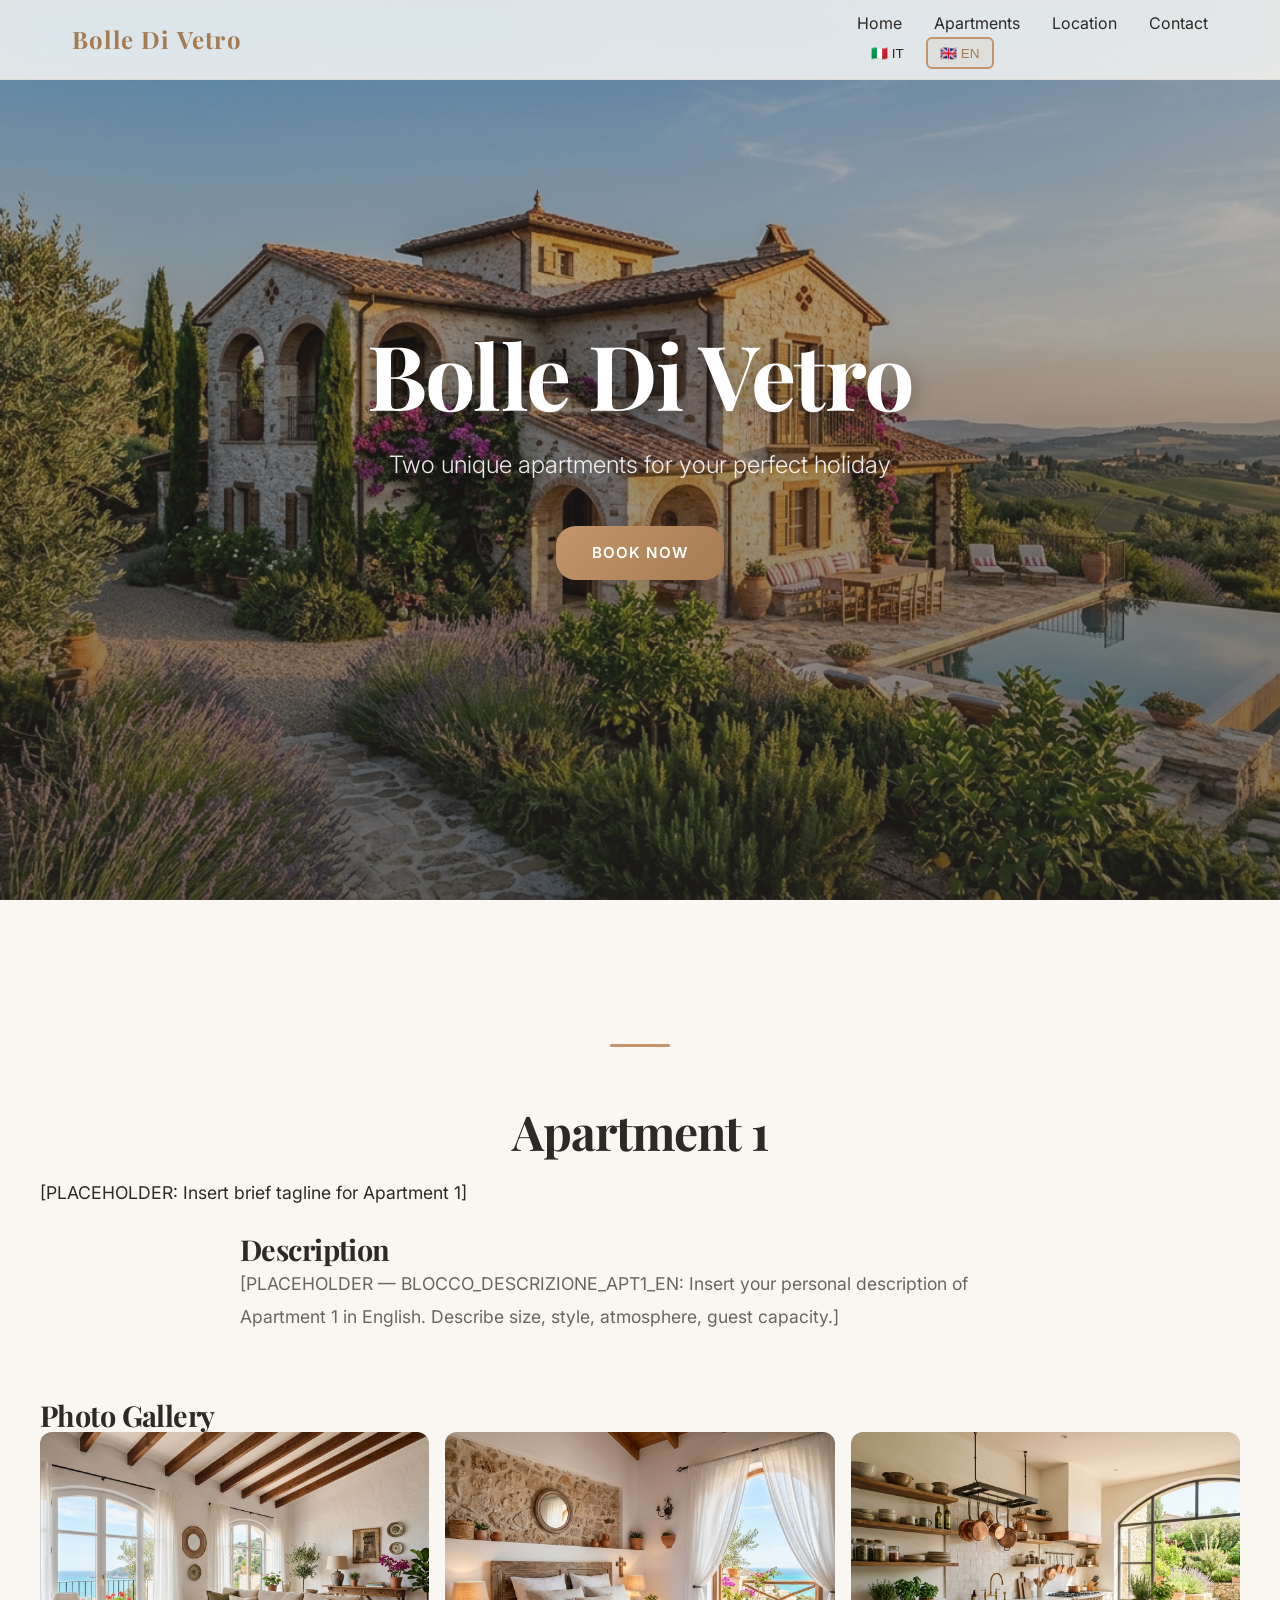
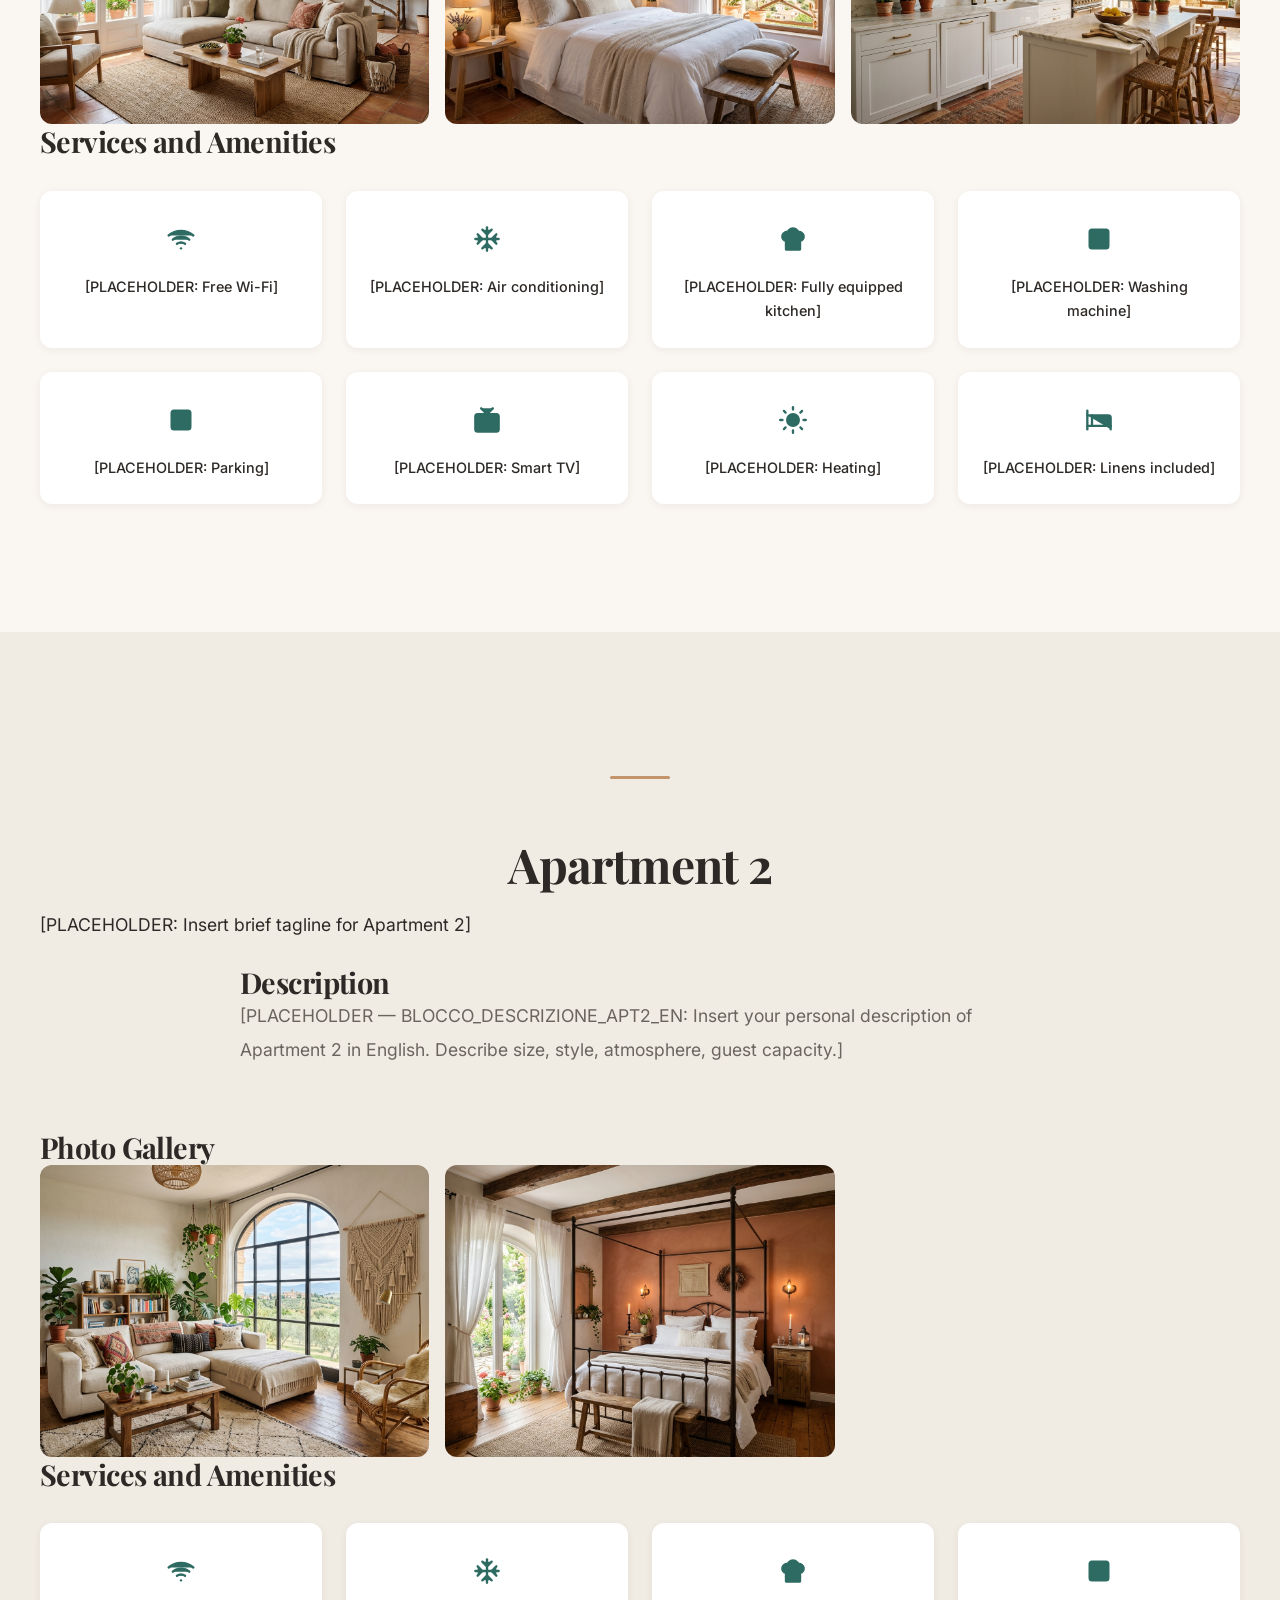
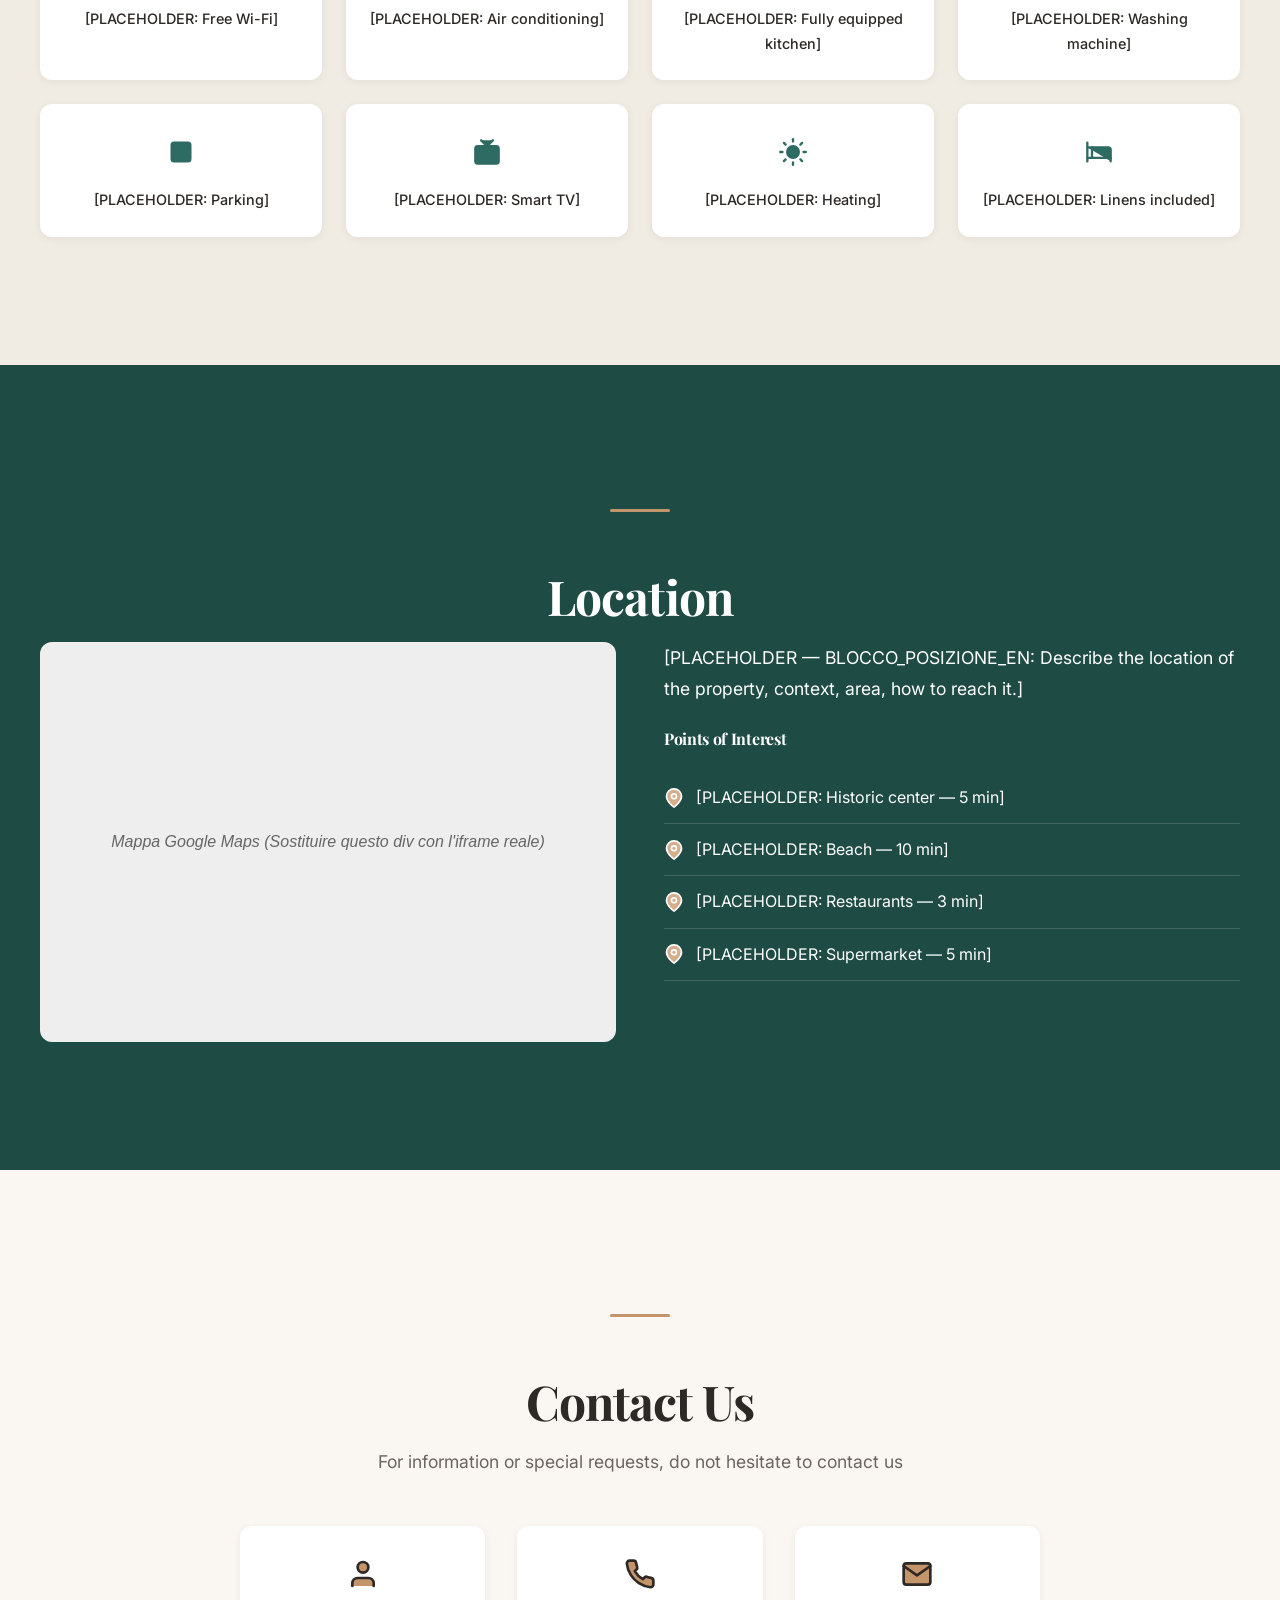
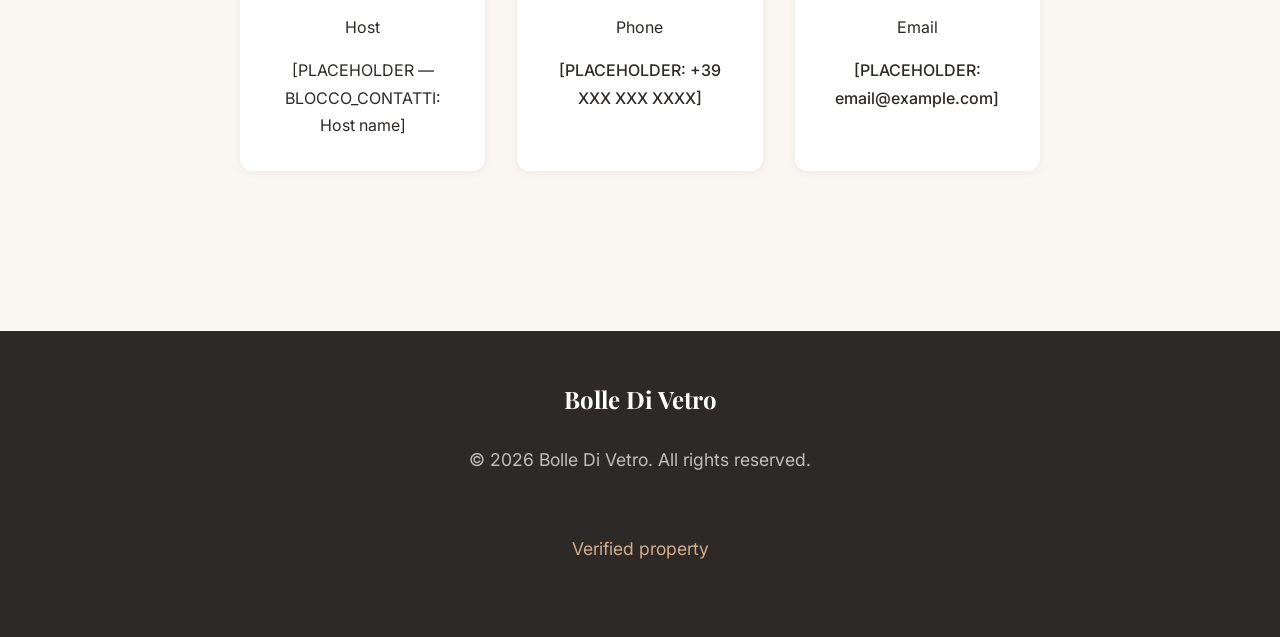
==== commit de1ba04f: "Fix" ====
--- a/index.html
+++ b/index.html
@@ -60,7 +60,11 @@
 
   <header id="header" class="header">
     <div class="header__inner">
-      <a href="#hero" class="header__logo">Bolle Di Vetro</a>
+      <a href="#hero" class="header__logo" style="display: flex; align-items: center; gap: 10px;">
+        <!-- Se hai un logo immagine, decommenta l'img qui sotto e inserisci il percorso corretto (se è solo la favicon, puoi lasciare commentato) -->
+        <!-- <img src="assets/img/logo.png" alt="Bolle Di Vetro Logo" style="height: 40px; width: auto;"> -->
+        <span class="header__logo-text">Bolle Di Vetro</span>
+      </a>
       
       <nav class="nav" id="nav">
         <ul class="nav__list">
@@ -73,7 +77,7 @@
             </ul>
           </li>
           <li><a href="#location"><span data-i18n="nav.location">Posizione</span></a></li>
-          <li><a href="#booking"><span data-i18n="nav.booking">Prenota</span></a></li>
+
           <li><a href="#contact"><span data-i18n="nav.contact">Contatti</span></a></li>
         </ul>
         
@@ -95,7 +99,7 @@
       <div class="hero__content">
         <h1 class="hero__title" data-i18n="hero.title">Bolle Di Vetro</h1>
         <p class="hero__subtitle" data-i18n="hero.subtitle">Due appartamenti unici per la tua vacanza perfetta</p>
-        <a href="#booking" class="btn btn--primary hero__cta" data-i18n="hero.cta">Prenota Ora</a>
+        <a href="#contact" class="btn btn--primary hero__cta" data-i18n="hero.cta">Contattaci</a>
       </div>
       <div class="hero__scroll-indicator">
         <!-- Decorative scroll indicator -->
@@ -289,7 +293,10 @@
         <div class="location__grid">
           <div class="location__map fade-in">
             <!-- BLOCCO_MAPPA: Sostituire l'URL src dell'iframe con le coordinate reali della proprietà -->
-            <iframe src="https://www.google.com/maps/embed?pb=!1m18!1m12!1m3!1d3000!2d12.4964!3d41.9028!2m3!1f0!2f0!3f0!3m2!1i1024!2i768!4f13.1" width="100%" height="400" style="border:0;border-radius:12px;" allowfullscreen loading="lazy" referrerpolicy="no-referrer-when-downgrade" title="Mappa"></iframe>
+            <!-- <iframe src="URL_EMBED_GOOGLE_MAPS" width="100%" height="400" style="border:0;border-radius:12px;" allowfullscreen loading="lazy" referrerpolicy="no-referrer-when-downgrade" title="Mappa"></iframe> -->
+            <div style="width: 100%; height: 400px; border-radius: 12px; background-color: #eee; display: flex; align-items: center; justify-content: center; color: #666; font-style: italic;">
+              Mappa Google Maps (Sostituire questo div con l'iframe reale)
+            </div>
           </div>
           
           <div class="location__info fade-in">
@@ -320,45 +327,7 @@
       </div>
     </section>
 
-    <section id="booking" class="section section--booking">
-      <div class="section__inner">
-        <div class="section__divider"><span></span></div>
-        <h2 class="section__title" data-i18n="booking.title">Prenota il Tuo Soggiorno</h2>
-        <p class="section__subtitle" data-i18n="booking.subtitle">Scegli l'appartamento e prenota sulla piattaforma che preferisci</p>
-        
-        <div class="booking__cards">
-          <div class="booking__card fade-in">
-            <h3 data-i18n="apt1.name">Appartamento 1</h3>
-            <p data-i18n="apt1.tagline">[PLACEHOLDER: Inserire breve tagline per Appartamento 1]</p>
-            <!-- BLOCCO_LINK_AIRBNB_APT1: Sostituire # con URL reale annuncio Airbnb Appartamento 1 -->
-            <a href="#" class="btn btn--airbnb" target="_blank" rel="noopener noreferrer">
-              <svg viewBox="0 0 24 24" width="20" height="20" fill="currentColor"><path d="M11.967 1.957a2.234 2.234 0 0 0-1.745.856L2.6 12.016a5.556 5.556 0 0 0-.895 4.39 5.59 5.59 0 0 0 3.328 3.962 5.534 5.534 0 0 0 5.485-.75l.135-.107.135.107a5.532 5.532 0 0 0 5.484.75 5.592 5.592 0 0 0 3.328-3.961 5.558 5.558 0 0 0-.894-4.39l-7.622-9.203a2.23 2.23 0 0 0-1.745-.857h-.001C11.972 1.957 11.97 1.957 11.967 1.957zm.033 1.996c.27 0 .528.113.7.32l7.632 9.213a3.567 3.567 0 0 1 .572 2.822 3.593 3.593 0 0 1-2.142 2.548 3.535 3.535 0 0 1-3.51-.482l-2.42-1.92-2.42 1.92a3.536 3.536 0 0 1-3.51.482 3.595 3.595 0 0 1-2.143-2.548 3.565 3.565 0 0 1 .573-2.822l7.631-9.213a.9.9 0 0 1 .7-.32h.001l.006-.002zm0 4.195a4.246 4.246 0 0 0-4.246 4.245 4.246 4.246 0 0 0 4.246 4.246 4.246 4.246 0 0 0 4.245-4.246 4.246 4.246 0 0 0-4.245-4.245zm0 1.996a2.25 2.25 0 0 1 2.25 2.25 2.25 2.25 0 0 1-2.25 2.25 2.25 2.25 0 0 1-2.25-2.25 2.25 2.25 0 0 1 2.25-2.25z"/></svg>
-              <span data-i18n="booking.airbnb">Prenota su Airbnb</span>
-            </a>
-            <!-- BLOCCO_LINK_BOOKING_APT1: Sostituire # con URL reale annuncio Booking.com Appartamento 1 -->
-            <a href="#" class="btn btn--booking" target="_blank" rel="noopener noreferrer">
-              <svg viewBox="0 0 24 24" width="20" height="20" fill="currentColor"><path d="M18.847 24H5.153A5.16 5.16 0 0 1 0 18.847V5.153A5.16 5.16 0 0 1 5.153 0h13.694A5.16 5.16 0 0 1 24 5.153v13.694A5.16 5.16 0 0 1 18.847 24zM6.92 5.518c-.808 0-1.428.188-1.859.566-.431.378-.646 1.055-.646 2.032v7.712c0 .977.215 1.654.646 2.032.431.378 1.051.566 1.859.566h2.793c1.037 0 1.853-.16 2.449-.481a3.633 3.633 0 0 0 1.458-1.282c.328-.567.491-1.218.491-1.954 0-.82-.236-1.503-.709-2.05-.472-.547-1.127-.92-1.965-1.119.646-.15 1.15-.461 1.51-.933.361-.472.541-1.042.541-1.71 0-.671-.161-1.272-.482-1.802-.321-.53-.787-.937-1.399-1.22-.612-.284-1.36-.426-2.246-.426H6.92zm2.08 3.51v-1.724h1.725c.571 0 .991.077 1.258.232.267.155.401.408.401.758 0 .232-.083.435-.248.608-.165.172-.376.292-.633.359a3.178 3.178 0 0 1-.806.101h-1.725v.062h.028zm0 5.18v-2.087h2.127c.602 0 1.05.1 1.343.299.294.199.44.502.44.912 0 .284-.093.535-.278.752-.186.217-.432.368-.74.453a4.041 4.041 0 0 1-1.034.128h-1.887v.005l.029-.462z"/></svg>
-              <span data-i18n="booking.booking_com">Prenota su Booking.com</span>
-            </a>
-          </div>
-          
-          <div class="booking__card fade-in">
-            <h3 data-i18n="apt2.name">Appartamento 2</h3>
-            <p data-i18n="apt2.tagline">[PLACEHOLDER: Inserire breve tagline per Appartamento 2]</p>
-            <!-- BLOCCO_LINK_AIRBNB_APT2: Sostituire # con URL reale annuncio Airbnb Appartamento 2 -->
-            <a href="#" class="btn btn--airbnb" target="_blank" rel="noopener noreferrer">
-              <svg viewBox="0 0 24 24" width="20" height="20" fill="currentColor"><path d="M11.967 1.957a2.234 2.234 0 0 0-1.745.856L2.6 12.016a5.556 5.556 0 0 0-.895 4.39 5.59 5.59 0 0 0 3.328 3.962 5.534 5.534 0 0 0 5.485-.75l.135-.107.135.107a5.532 5.532 0 0 0 5.484.75 5.592 5.592 0 0 0 3.328-3.961 5.558 5.558 0 0 0-.894-4.39l-7.622-9.203a2.23 2.23 0 0 0-1.745-.857h-.001C11.972 1.957 11.97 1.957 11.967 1.957zm.033 1.996c.27 0 .528.113.7.32l7.632 9.213a3.567 3.567 0 0 1 .572 2.822 3.593 3.593 0 0 1-2.142 2.548 3.535 3.535 0 0 1-3.51-.482l-2.42-1.92-2.42 1.92a3.536 3.536 0 0 1-3.51.482 3.595 3.595 0 0 1-2.143-2.548 3.565 3.565 0 0 1 .573-2.822l7.631-9.213a.9.9 0 0 1 .7-.32h.001l.006-.002zm0 4.195a4.246 4.246 0 0 0-4.246 4.245 4.246 4.246 0 0 0 4.246 4.246 4.246 4.246 0 0 0 4.245-4.246 4.246 4.246 0 0 0-4.245-4.245zm0 1.996a2.25 2.25 0 0 1 2.25 2.25 2.25 2.25 0 0 1-2.25 2.25 2.25 2.25 0 0 1-2.25-2.25 2.25 2.25 0 0 1 2.25-2.25z"/></svg>
-              <span data-i18n="booking.airbnb">Prenota su Airbnb</span>
-            </a>
-            <!-- BLOCCO_LINK_BOOKING_APT2: Sostituire # con URL reale annuncio Booking.com Appartamento 2 -->
-            <a href="#" class="btn btn--booking" target="_blank" rel="noopener noreferrer">
-              <svg viewBox="0 0 24 24" width="20" height="20" fill="currentColor"><path d="M18.847 24H5.153A5.16 5.16 0 0 1 0 18.847V5.153A5.16 5.16 0 0 1 5.153 0h13.694A5.16 5.16 0 0 1 24 5.153v13.694A5.16 5.16 0 0 1 18.847 24zM6.92 5.518c-.808 0-1.428.188-1.859.566-.431.378-.646 1.055-.646 2.032v7.712c0 .977.215 1.654.646 2.032.431.378 1.051.566 1.859.566h2.793c1.037 0 1.853-.16 2.449-.481a3.633 3.633 0 0 0 1.458-1.282c.328-.567.491-1.218.491-1.954 0-.82-.236-1.503-.709-2.05-.472-.547-1.127-.92-1.965-1.119.646-.15 1.15-.461 1.51-.933.361-.472.541-1.042.541-1.71 0-.671-.161-1.272-.482-1.802-.321-.53-.787-.937-1.399-1.22-.612-.284-1.36-.426-2.246-.426H6.92zm2.08 3.51v-1.724h1.725c.571 0 .991.077 1.258.232.267.155.401.408.401.758 0 .232-.083.435-.248.608-.165.172-.376.292-.633.359a3.178 3.178 0 0 1-.806.101h-1.725v.062h.028zm0 5.18v-2.087h2.127c.602 0 1.05.1 1.343.299.294.199.44.502.44.912 0 .284-.093.535-.278.752-.186.217-.432.368-.74.453a4.041 4.041 0 0 1-1.034.128h-1.887v.005l.029-.462z"/></svg>
-              <span data-i18n="booking.booking_com">Prenota su Booking.com</span>
-            </a>
-          </div>
-        </div>
-      </div>
-    </section>
+
 
     <section id="reviews" class="section section--hidden">
       <!-- Sezione Recensioni: rimuovere la classe 'section--hidden' e decommentare il contenuto per attivare -->
@@ -427,6 +396,8 @@
     <div class="footer__inner">
       <div class="footer__logo">Bolle Di Vetro</div>
       <p data-i18n="footer.rights">© 2026 Bolle Di Vetro. Tutti i diritti riservati.</p>
+      <!-- BLOCCO_STRUTTURA_VERIFICATA: Aggiungi qui il link al badge o certificato -->
+      <p class="footer__verified"><a href="#" target="_blank" rel="noopener noreferrer" data-i18n="footer.verified" style="color: var(--color-primary-light); text-decoration: none; margin-top: 10px; display: inline-block;">Struttura verificata</a></p>
     </div>
   </footer>
 
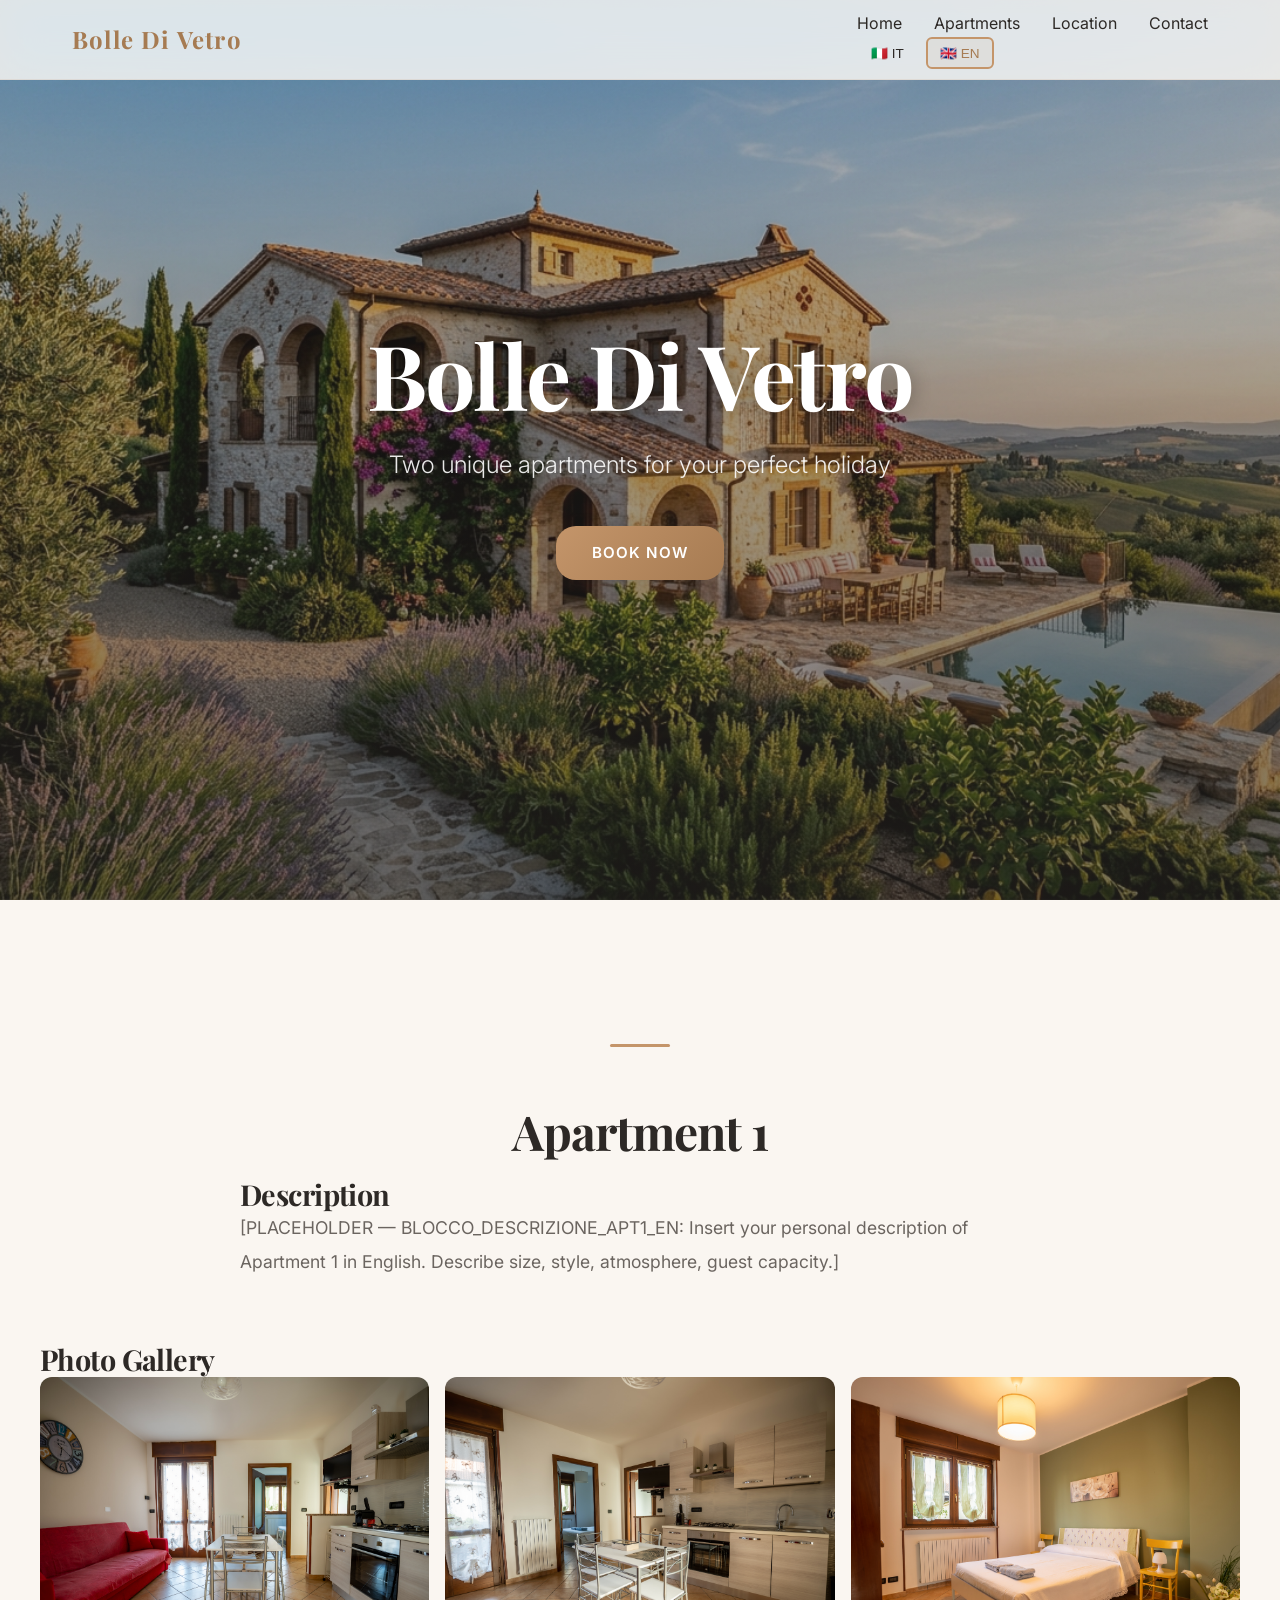
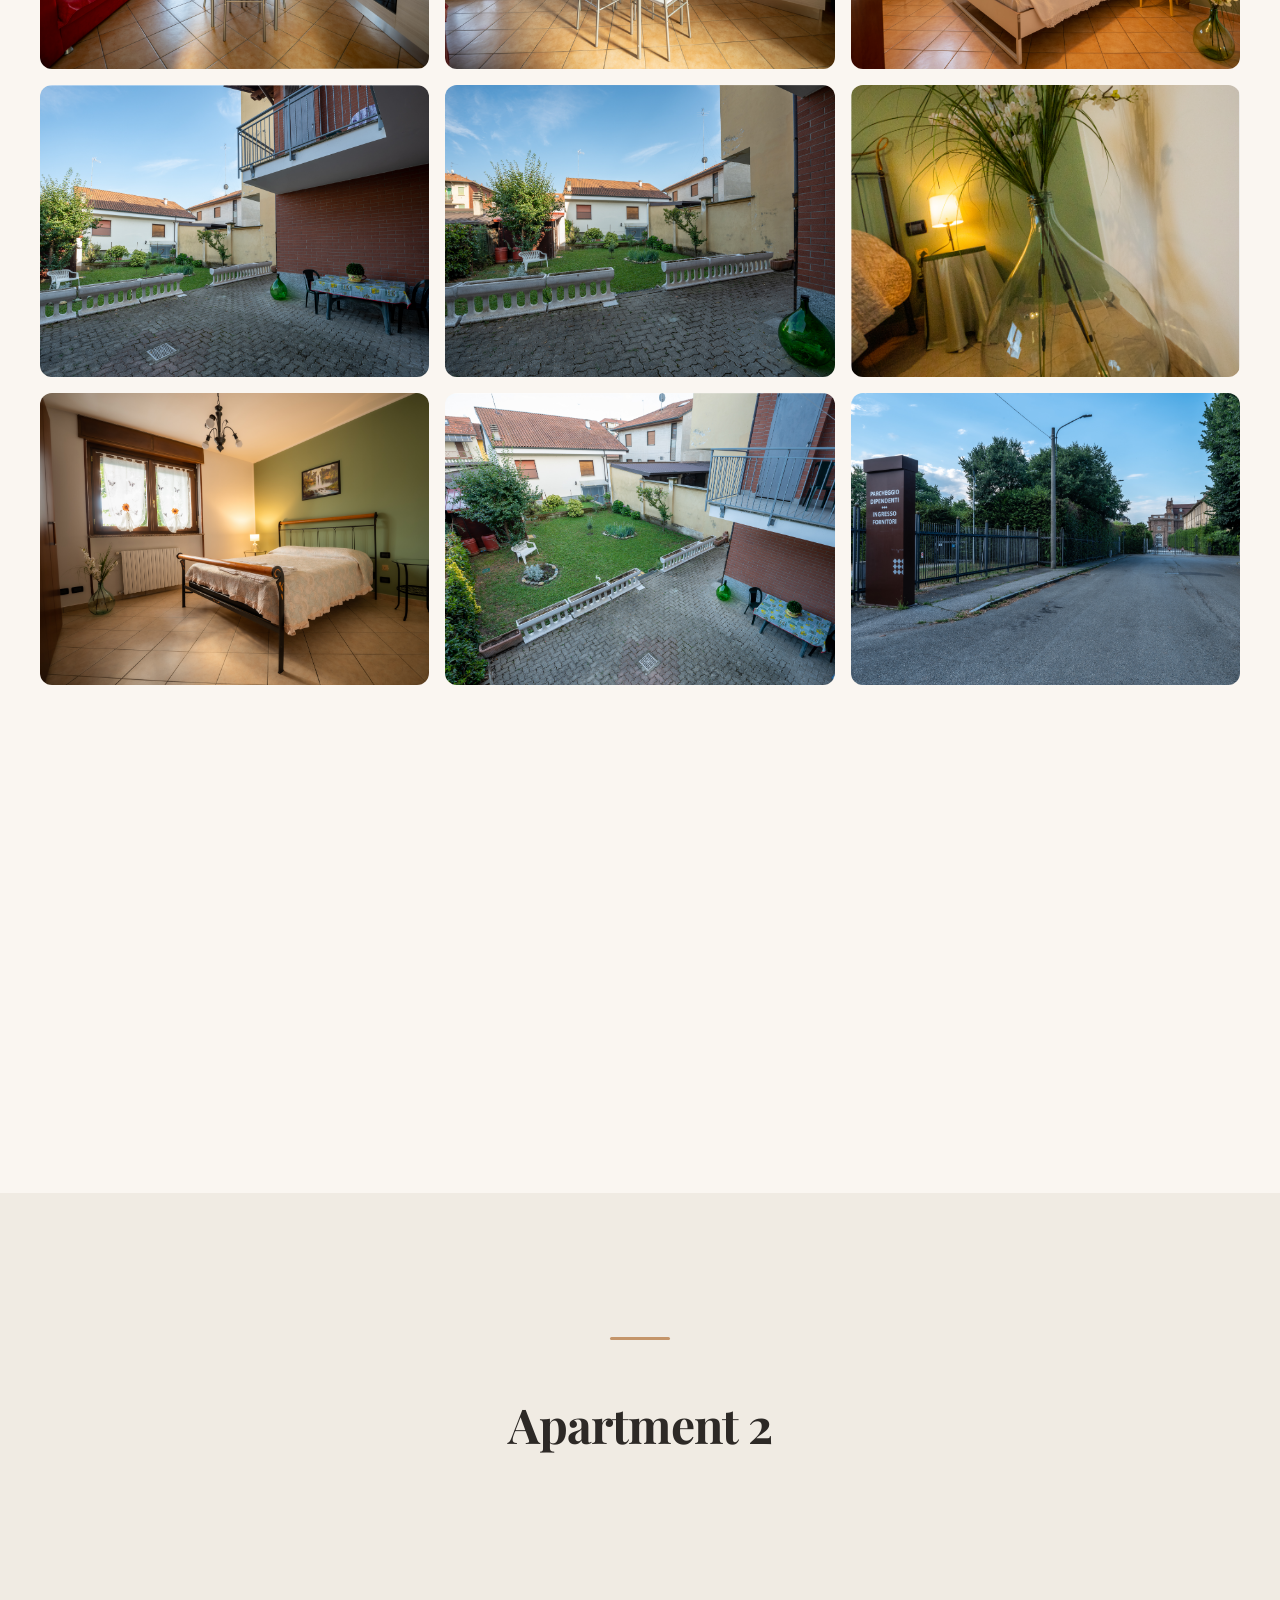
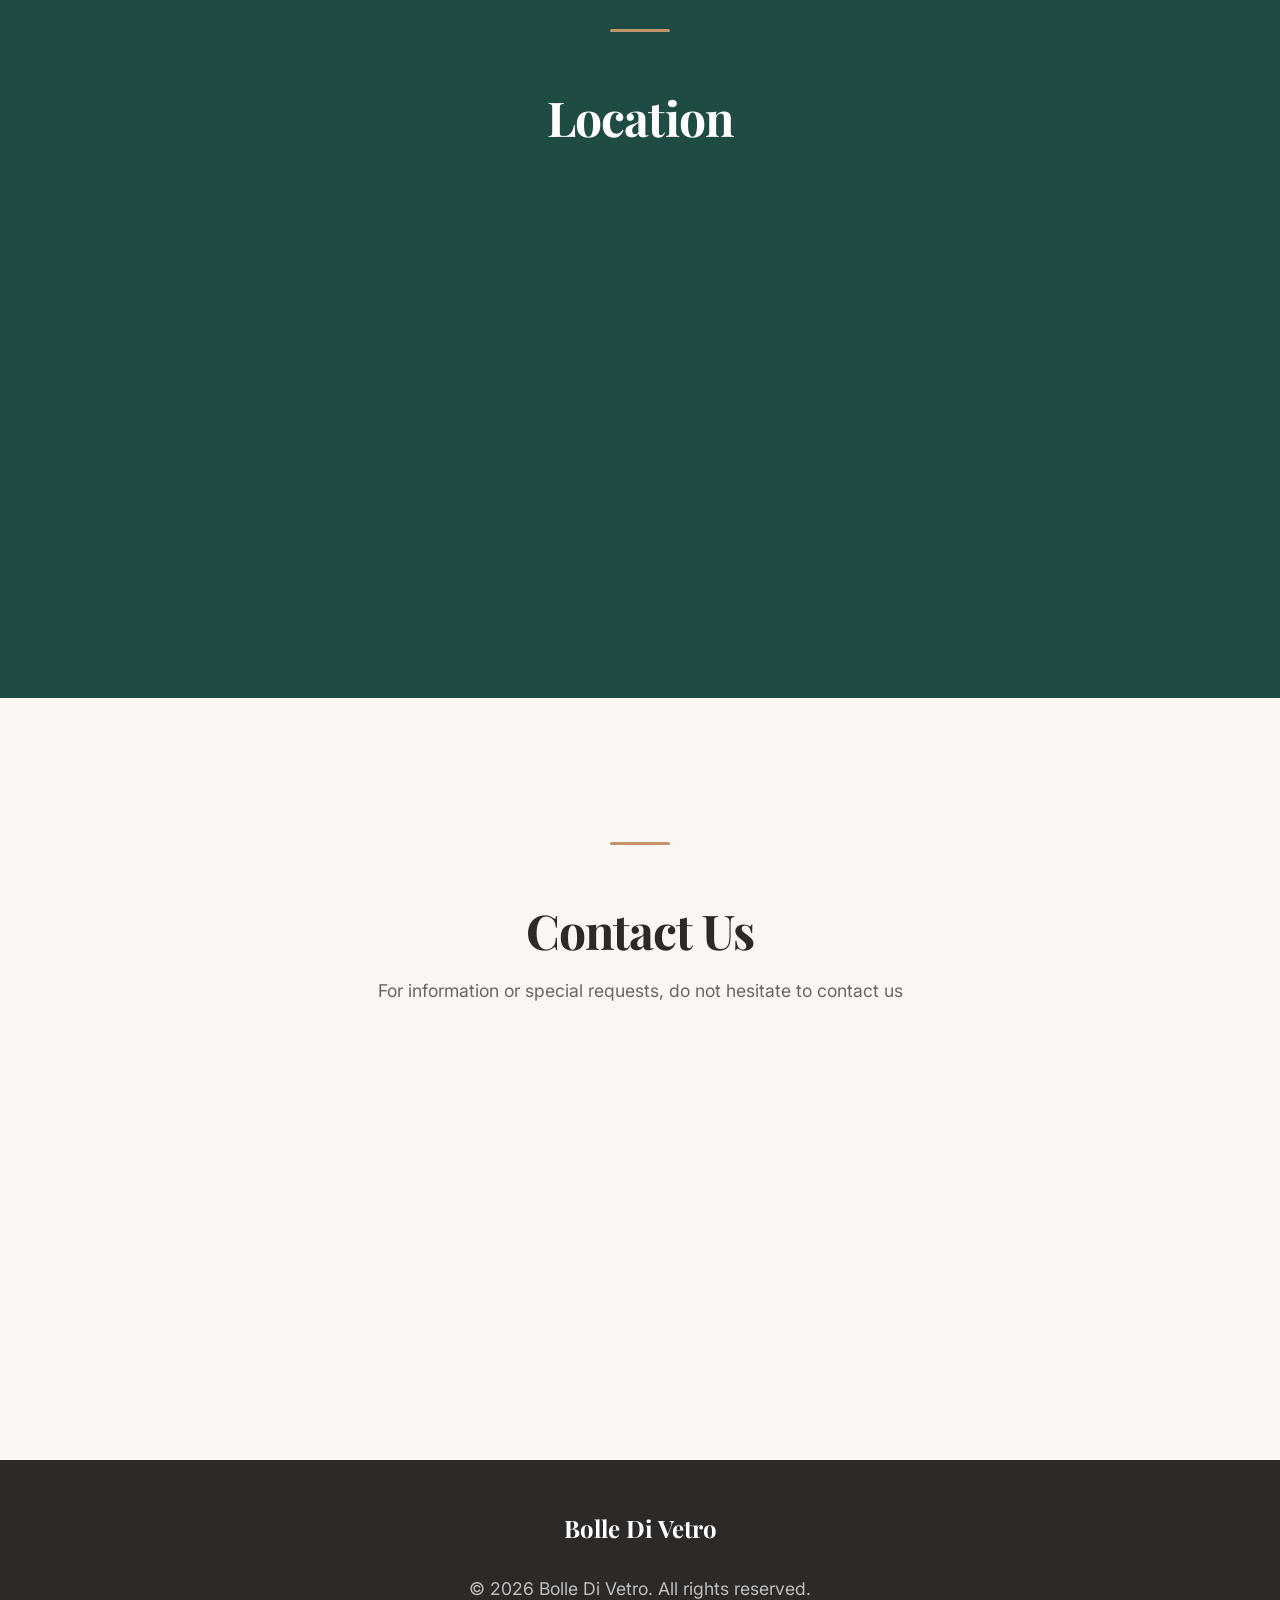
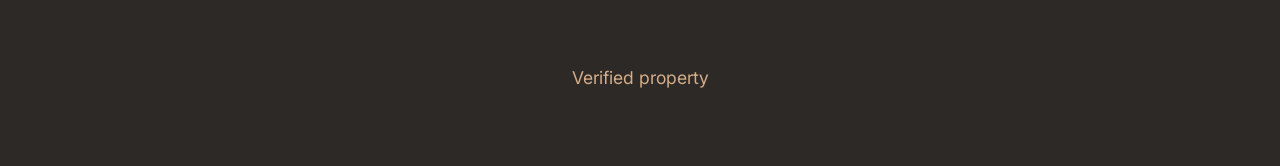
==== commit 3c91ddd3: "IT istr done" ====
--- a/index.html
+++ b/index.html
@@ -44,6 +44,10 @@
     "image": "https://example.com/assets/img/og-image.jpg",
     "address": {
       "@type": "PostalAddress",
+      "streetAddress": "Via Don Sapino 7",
+      "addressLocality": "Venaria Reale",
+      "postalCode": "10078",
+      "addressRegion": "TO",
       "addressCountry": "IT"
     },
     "numberOfRooms": 2,
@@ -109,14 +113,12 @@
     <section id="apt1" class="section apartment">
       <div class="section__inner">
         <div class="section__divider"><span></span></div>
-        <h2 class="section__title" data-i18n="apt1.name">Appartamento 1</h2>
-        <p class="section__tagline" data-i18n="apt1.tagline">[PLACEHOLDER: Inserire breve tagline per Appartamento 1]</p>
+        <h2 class="section__title" data-i18n="apt1.name">Bolle di Vetro 1</h2>
 
         <div class="apartment__description fade-in">
           <h3 data-i18n="apt1.description.title">Descrizione</h3>
-          <!-- BLOCCO_DESCRIZIONE_APT1_IT -->
           <div class="desc-block" data-lang-block="it">
-            <p data-i18n="apt1.description.text">[PLACEHOLDER — BLOCCO_DESCRIZIONE_APT1_IT: Inserire qui la descrizione personale dell'Appartamento 1 in italiano. Descrivere dimensioni, stile, atmosfera, capacità di ospiti.]</p>
+            <p data-i18n="apt1.description.text">Grazioso appartamento in villino a due passi dalla Reggia di Venaria e dal centro storico di Venaria Reale, a 5 minuti d'auto dall'Allianz Stadium. Comodo a tutti i servizi essenziali. L'appartamento situato al piano terreno, è composto da cucina (con parete attrezzata, tavolo, divano letto, frigo, forno e TV), camera da letto matrimoniale e ampio bagno finestrato. L'appartamento affaccia su un grande cortile con giardino ad uso esclusivo dove rilassarsi in assoluta tranquillità.</p>
           </div>
           <!-- BLOCCO_DESCRIZIONE_APT1_EN -->
           <!-- La versione EN verrà caricata da i18n.js -->
@@ -134,12 +136,24 @@
             <div class="gallery__item">
               <img src="assets/img/gallery/apt1/foto-03.jpg" alt="" data-i18n-alt="alt.apt1_foto3" loading="lazy" class="gallery__img">
             </div>
-            <!-- Aggiungere altre foto qui: copiare il div gallery__item e aggiornare src e data-i18n-alt -->
-            <!--
             <div class="gallery__item">
               <img src="assets/img/gallery/apt1/foto-04.jpg" alt="" data-i18n-alt="alt.apt1_foto4" loading="lazy" class="gallery__img">
             </div>
-            -->
+            <div class="gallery__item">
+              <img src="assets/img/gallery/apt1/foto-05.jpg" alt="" data-i18n-alt="alt.apt1_foto5" loading="lazy" class="gallery__img">
+            </div>
+            <div class="gallery__item">
+              <img src="assets/img/gallery/apt1/foto-06.jpg" alt="" data-i18n-alt="alt.apt1_foto6" loading="lazy" class="gallery__img">
+            </div>
+            <div class="gallery__item">
+              <img src="assets/img/gallery/apt1/foto-07.jpg" alt="" data-i18n-alt="alt.apt1_foto7" loading="lazy" class="gallery__img">
+            </div>
+            <div class="gallery__item">
+              <img src="assets/img/gallery/apt1/foto-08.jpg" alt="" data-i18n-alt="alt.apt1_foto8" loading="lazy" class="gallery__img">
+            </div>
+            <div class="gallery__item">
+              <img src="assets/img/gallery/apt1/foto-09.jpg" alt="" data-i18n-alt="alt.apt1_foto9" loading="lazy" class="gallery__img">
+            </div>
           </div>
         </div>
 
@@ -151,49 +165,49 @@
               <div class="services__icon">
                 <svg viewBox="0 0 24 24" width="24" height="24" stroke="currentColor" stroke-width="2" fill="none" stroke-linecap="round" stroke-linejoin="round"><path d="M5 12.55a11 11 0 0 1 14.08 0"></path><path d="M1.42 9a16 16 0 0 1 21.16 0"></path><path d="M8.53 16.11a6 6 0 0 1 6.95 0"></path><line x1="12" y1="20" x2="12.01" y2="20"></line></svg>
               </div>
-              <span data-i18n="services.wifi">[PLACEHOLDER: Wi-Fi gratuito]</span>
-            </div>
-            <div class="services__item">
-              <div class="services__icon">
-                <svg viewBox="0 0 24 24" width="24" height="24" stroke="currentColor" stroke-width="2" fill="none" stroke-linecap="round" stroke-linejoin="round"><path d="M2 12h20"></path><path d="M12 2v20"></path><path d="M20 16l-4-4 4-4"></path><path d="M4 8l4 4-4 4"></path><path d="M16 4l-4 4-4-4"></path><path d="M8 20l4-4 4 4"></path></svg>
-              </div>
-              <span data-i18n="services.ac">[PLACEHOLDER: Aria condizionata]</span>
+              <span data-i18n="services.wifi">Wi-Fi</span>
+            </div>
+            <div class="services__item">
+              <div class="services__icon">
+                <svg viewBox="0 0 24 24" width="24" height="24" stroke="currentColor" stroke-width="2" fill="none" stroke-linecap="round" stroke-linejoin="round"><path d="M23 19a2 2 0 0 1-2 2H3a2 2 0 0 1-2-2V8a2 2 0 0 1 2-2h4l2-3h6l2 3h4a2 2 0 0 1 2 2z"></path><circle cx="12" cy="13" r="4"></circle></svg>
+              </div>
+              <span data-i18n="services.ac">Telecamere esterne</span>
             </div>
             <div class="services__item">
               <div class="services__icon">
                 <svg viewBox="0 0 24 24" width="24" height="24" stroke="currentColor" stroke-width="2" fill="none" stroke-linecap="round" stroke-linejoin="round"><path d="M6 13.87A4 4 0 0 1 7.41 6a5.11 5.11 0 0 1 1.05-1.54 5 5 0 0 1 7.08 0A5.11 5.11 0 0 1 16.59 6 4 4 0 0 1 18 13.87V21H6Z"></path><line x1="6" y1="17" x2="18" y2="17"></line></svg>
               </div>
-              <span data-i18n="services.kitchen">[PLACEHOLDER: Cucina attrezzata]</span>
+              <span data-i18n="services.kitchen">Cucina attrezzata</span>
             </div>
             <div class="services__item">
               <div class="services__icon">
                 <svg viewBox="0 0 24 24" width="24" height="24" stroke="currentColor" stroke-width="2" fill="none" stroke-linecap="round" stroke-linejoin="round"><rect x="4" y="4" width="16" height="16" rx="2" ry="2"></rect><circle cx="12" cy="13" r="4"></circle><line x1="12" y1="13" x2="12" y2="13"></line><line x1="8" y1="7" x2="16" y2="7"></line></svg>
               </div>
-              <span data-i18n="services.washing">[PLACEHOLDER: Lavatrice]</span>
+              <span data-i18n="services.washing">Lavatrice</span>
             </div>
             <div class="services__item">
               <div class="services__icon">
                 <svg viewBox="0 0 24 24" width="24" height="24" stroke="currentColor" stroke-width="2" fill="none" stroke-linecap="round" stroke-linejoin="round"><rect x="4" y="4" width="16" height="16" rx="2" ry="2"></rect><path d="M9 16V8h4a2 2 0 0 1 0 4H9"></path></svg>
               </div>
-              <span data-i18n="services.parking">[PLACEHOLDER: Parcheggio]</span>
+              <span data-i18n="services.parking">Parcheggio a pagamento in loco</span>
             </div>
             <div class="services__item">
               <div class="services__icon">
                 <svg viewBox="0 0 24 24" width="24" height="24" stroke="currentColor" stroke-width="2" fill="none" stroke-linecap="round" stroke-linejoin="round"><rect x="2" y="7" width="20" height="15" rx="2" ry="2"></rect><polyline points="17 2 12 7 7 2"></polyline></svg>
               </div>
-              <span data-i18n="services.tv">[PLACEHOLDER: Smart TV]</span>
+              <span data-i18n="services.tv">TV</span>
             </div>
             <div class="services__item">
               <div class="services__icon">
                 <svg viewBox="0 0 24 24" width="24" height="24" stroke="currentColor" stroke-width="2" fill="none" stroke-linecap="round" stroke-linejoin="round"><circle cx="12" cy="12" r="5"></circle><line x1="12" y1="1" x2="12" y2="3"></line><line x1="12" y1="21" x2="12" y2="23"></line><line x1="4.22" y1="4.22" x2="5.64" y2="5.64"></line><line x1="18.36" y1="18.36" x2="19.78" y2="19.78"></line><line x1="1" y1="12" x2="3" y2="12"></line><line x1="21" y1="12" x2="23" y2="12"></line><line x1="4.22" y1="19.78" x2="5.64" y2="18.36"></line><line x1="18.36" y1="5.64" x2="19.78" y2="4.22"></line></svg>
               </div>
-              <span data-i18n="services.heating">[PLACEHOLDER: Riscaldamento]</span>
+              <span data-i18n="services.heating">Riscaldamento</span>
             </div>
             <div class="services__item">
               <div class="services__icon">
                 <svg viewBox="0 0 24 24" width="24" height="24" stroke="currentColor" stroke-width="2" fill="none" stroke-linecap="round" stroke-linejoin="round"><path d="M2 4v16"></path><path d="M2 8h18a2 2 0 0 1 2 2v10"></path><path d="M2 17h20"></path><path d="M6 8v9"></path></svg>
               </div>
-              <span data-i18n="services.linens">[PLACEHOLDER: Biancheria inclusa]</span>
+              <span data-i18n="services.linens">Servizi di base: asciugamani, lenzuola, sapone e carta igienica</span>
             </div>
           </div>
         </div>
@@ -203,14 +217,12 @@
     <section id="apt2" class="section apartment apartment--alt">
       <div class="section__inner">
         <div class="section__divider"><span></span></div>
-        <h2 class="section__title" data-i18n="apt2.name">Appartamento 2</h2>
-        <p class="section__tagline" data-i18n="apt2.tagline">[PLACEHOLDER: Inserire breve tagline per Appartamento 2]</p>
+        <h2 class="section__title" data-i18n="apt2.name">Bolle di Vetro 2</h2>
 
         <div class="apartment__description fade-in">
           <h3 data-i18n="apt2.description.title">Descrizione</h3>
-          <!-- BLOCCO_DESCRIZIONE_APT2_IT -->
           <div class="desc-block" data-lang-block="it">
-            <p data-i18n="apt2.description.text">[PLACEHOLDER — BLOCCO_DESCRIZIONE_APT2_IT: Inserire qui la descrizione personale dell'Appartamento 2 in italiano. Descrivere dimensioni, stile, atmosfera, capacità di ospiti.]</p>
+            <p data-i18n="apt2.description.text">Luminoso appartamento in villino a due passi dalla Reggia di Venaria e dal suo centro storico pedonale e dista 5 min. di auto dall'Allianz Stadium. Comodo a tutti i servizi essenziali. L'appartamento al primo piano è composto da un'ampia cucina (con parete attrezzata, tavolo, divano letto, frigo, microonde, mobile TV), da due camere da letto matrimoniali e ampio bagno con box doccia e lavatrice. L'appartamento dispone di un terrazzino che affaccia su un grande cortile con giardino privato.</p>
           </div>
           <!-- BLOCCO_DESCRIZIONE_APT2_EN -->
         </div>
@@ -224,7 +236,24 @@
             <div class="gallery__item">
               <img src="assets/img/gallery/apt2/foto-02.jpg" alt="" data-i18n-alt="alt.apt2_foto2" loading="lazy" class="gallery__img">
             </div>
-            <!-- Aggiungere altre foto qui: copiare il div gallery__item e aggiornare src e data-i18n-alt -->
+            <div class="gallery__item">
+              <img src="assets/img/gallery/apt2/foto-03.jpg" alt="" data-i18n-alt="alt.apt2_foto3" loading="lazy" class="gallery__img">
+            </div>
+            <div class="gallery__item">
+              <img src="assets/img/gallery/apt2/foto-04.jpg" alt="" data-i18n-alt="alt.apt2_foto4" loading="lazy" class="gallery__img">
+            </div>
+            <div class="gallery__item">
+              <img src="assets/img/gallery/apt2/foto-05.jpg" alt="" data-i18n-alt="alt.apt2_foto5" loading="lazy" class="gallery__img">
+            </div>
+            <div class="gallery__item">
+              <img src="assets/img/gallery/apt2/foto-06.jpg" alt="" data-i18n-alt="alt.apt2_foto6" loading="lazy" class="gallery__img">
+            </div>
+            <div class="gallery__item">
+              <img src="assets/img/gallery/apt2/foto-07.jpg" alt="" data-i18n-alt="alt.apt2_foto7" loading="lazy" class="gallery__img">
+            </div>
+            <div class="gallery__item">
+              <img src="assets/img/gallery/apt2/foto-08.jpg" alt="" data-i18n-alt="alt.apt2_foto8" loading="lazy" class="gallery__img">
+            </div>
           </div>
         </div>
 
@@ -236,49 +265,49 @@
               <div class="services__icon">
                 <svg viewBox="0 0 24 24" width="24" height="24" stroke="currentColor" stroke-width="2" fill="none" stroke-linecap="round" stroke-linejoin="round"><path d="M5 12.55a11 11 0 0 1 14.08 0"></path><path d="M1.42 9a16 16 0 0 1 21.16 0"></path><path d="M8.53 16.11a6 6 0 0 1 6.95 0"></path><line x1="12" y1="20" x2="12.01" y2="20"></line></svg>
               </div>
-              <span data-i18n="services.wifi">[PLACEHOLDER: Wi-Fi gratuito]</span>
-            </div>
-            <div class="services__item">
-              <div class="services__icon">
-                <svg viewBox="0 0 24 24" width="24" height="24" stroke="currentColor" stroke-width="2" fill="none" stroke-linecap="round" stroke-linejoin="round"><path d="M2 12h20"></path><path d="M12 2v20"></path><path d="M20 16l-4-4 4-4"></path><path d="M4 8l4 4-4 4"></path><path d="M16 4l-4 4-4-4"></path><path d="M8 20l4-4 4 4"></path></svg>
-              </div>
-              <span data-i18n="services.ac">[PLACEHOLDER: Aria condizionata]</span>
+              <span data-i18n="services.wifi">Wi-Fi</span>
+            </div>
+            <div class="services__item">
+              <div class="services__icon">
+                <svg viewBox="0 0 24 24" width="24" height="24" stroke="currentColor" stroke-width="2" fill="none" stroke-linecap="round" stroke-linejoin="round"><path d="M23 19a2 2 0 0 1-2 2H3a2 2 0 0 1-2-2V8a2 2 0 0 1 2-2h4l2-3h6l2 3h4a2 2 0 0 1 2 2z"></path><circle cx="12" cy="13" r="4"></circle></svg>
+              </div>
+              <span data-i18n="services.ac">Telecamere esterne</span>
             </div>
             <div class="services__item">
               <div class="services__icon">
                 <svg viewBox="0 0 24 24" width="24" height="24" stroke="currentColor" stroke-width="2" fill="none" stroke-linecap="round" stroke-linejoin="round"><path d="M6 13.87A4 4 0 0 1 7.41 6a5.11 5.11 0 0 1 1.05-1.54 5 5 0 0 1 7.08 0A5.11 5.11 0 0 1 16.59 6 4 4 0 0 1 18 13.87V21H6Z"></path><line x1="6" y1="17" x2="18" y2="17"></line></svg>
               </div>
-              <span data-i18n="services.kitchen">[PLACEHOLDER: Cucina attrezzata]</span>
+              <span data-i18n="services.kitchen">Cucina attrezzata</span>
             </div>
             <div class="services__item">
               <div class="services__icon">
                 <svg viewBox="0 0 24 24" width="24" height="24" stroke="currentColor" stroke-width="2" fill="none" stroke-linecap="round" stroke-linejoin="round"><rect x="4" y="4" width="16" height="16" rx="2" ry="2"></rect><circle cx="12" cy="13" r="4"></circle><line x1="12" y1="13" x2="12" y2="13"></line><line x1="8" y1="7" x2="16" y2="7"></line></svg>
               </div>
-              <span data-i18n="services.washing">[PLACEHOLDER: Lavatrice]</span>
+              <span data-i18n="services.washing">Lavatrice</span>
             </div>
             <div class="services__item">
               <div class="services__icon">
                 <svg viewBox="0 0 24 24" width="24" height="24" stroke="currentColor" stroke-width="2" fill="none" stroke-linecap="round" stroke-linejoin="round"><rect x="4" y="4" width="16" height="16" rx="2" ry="2"></rect><path d="M9 16V8h4a2 2 0 0 1 0 4H9"></path></svg>
               </div>
-              <span data-i18n="services.parking">[PLACEHOLDER: Parcheggio]</span>
+              <span data-i18n="services.parking">Parcheggio a pagamento in loco</span>
             </div>
             <div class="services__item">
               <div class="services__icon">
                 <svg viewBox="0 0 24 24" width="24" height="24" stroke="currentColor" stroke-width="2" fill="none" stroke-linecap="round" stroke-linejoin="round"><rect x="2" y="7" width="20" height="15" rx="2" ry="2"></rect><polyline points="17 2 12 7 7 2"></polyline></svg>
               </div>
-              <span data-i18n="services.tv">[PLACEHOLDER: Smart TV]</span>
+              <span data-i18n="services.tv">TV</span>
             </div>
             <div class="services__item">
               <div class="services__icon">
                 <svg viewBox="0 0 24 24" width="24" height="24" stroke="currentColor" stroke-width="2" fill="none" stroke-linecap="round" stroke-linejoin="round"><circle cx="12" cy="12" r="5"></circle><line x1="12" y1="1" x2="12" y2="3"></line><line x1="12" y1="21" x2="12" y2="23"></line><line x1="4.22" y1="4.22" x2="5.64" y2="5.64"></line><line x1="18.36" y1="18.36" x2="19.78" y2="19.78"></line><line x1="1" y1="12" x2="3" y2="12"></line><line x1="21" y1="12" x2="23" y2="12"></line><line x1="4.22" y1="19.78" x2="5.64" y2="18.36"></line><line x1="18.36" y1="5.64" x2="19.78" y2="4.22"></line></svg>
               </div>
-              <span data-i18n="services.heating">[PLACEHOLDER: Riscaldamento]</span>
+              <span data-i18n="services.heating">Riscaldamento</span>
             </div>
             <div class="services__item">
               <div class="services__icon">
                 <svg viewBox="0 0 24 24" width="24" height="24" stroke="currentColor" stroke-width="2" fill="none" stroke-linecap="round" stroke-linejoin="round"><path d="M2 4v16"></path><path d="M2 8h18a2 2 0 0 1 2 2v10"></path><path d="M2 17h20"></path><path d="M6 8v9"></path></svg>
               </div>
-              <span data-i18n="services.linens">[PLACEHOLDER: Biancheria inclusa]</span>
+              <span data-i18n="services.linens">Servizi di base: asciugamani, lenzuola, sapone e carta igienica</span>
             </div>
           </div>
         </div>
@@ -292,34 +321,25 @@
         
         <div class="location__grid">
           <div class="location__map fade-in">
-            <!-- BLOCCO_MAPPA: Sostituire l'URL src dell'iframe con le coordinate reali della proprietà -->
-            <!-- <iframe src="URL_EMBED_GOOGLE_MAPS" width="100%" height="400" style="border:0;border-radius:12px;" allowfullscreen loading="lazy" referrerpolicy="no-referrer-when-downgrade" title="Mappa"></iframe> -->
-            <div style="width: 100%; height: 400px; border-radius: 12px; background-color: #eee; display: flex; align-items: center; justify-content: center; color: #666; font-style: italic;">
-              Mappa Google Maps (Sostituire questo div con l'iframe reale)
-            </div>
+            <iframe src="https://maps.google.com/maps?q=Via+Don+Sapino+7,+10078+Venaria+Reale+TO,+Italy&t=&z=16&ie=UTF8&iwloc=&output=embed" width="100%" height="400" style="border:0;border-radius:12px;" allowfullscreen loading="lazy" referrerpolicy="no-referrer-when-downgrade" title="Mappa — Via Don Sapino 7, Venaria Reale"></iframe>
           </div>
           
           <div class="location__info fade-in">
-            <!-- BLOCCO_POSIZIONE_IT / BLOCCO_POSIZIONE_EN -->
-            <p data-i18n="location.description">[PLACEHOLDER: Descrivere la posizione della struttura, il contesto, la zona, come raggiungerla.]</p>
+            <p data-i18n="location.description">La struttura è di fronte ai giardini della Reggia di Venaria, dista circa 5 min di auto dall'Allianz Stadium ed è ben collegata con la rete di trasporto pubblico.</p>
             
             <h4 data-i18n="location.pois_title">Punti di Interesse</h4>
             <ul class="location__pois">
               <li>
                 <svg viewBox="0 0 24 24" width="20" height="20" stroke="currentColor" stroke-width="2" fill="none" stroke-linecap="round" stroke-linejoin="round"><path d="M21 10c0 7-9 13-9 13s-9-6-9-13a9 9 0 0 1 18 0z"></path><circle cx="12" cy="10" r="3"></circle></svg>
-                <span data-i18n="location.poi1">[PLACEHOLDER: Centro storico — 5 min]</span>
+                <span data-i18n="location.poi1">Centro storico — 5 min</span>
               </li>
               <li>
                 <svg viewBox="0 0 24 24" width="20" height="20" stroke="currentColor" stroke-width="2" fill="none" stroke-linecap="round" stroke-linejoin="round"><path d="M21 10c0 7-9 13-9 13s-9-6-9-13a9 9 0 0 1 18 0z"></path><circle cx="12" cy="10" r="3"></circle></svg>
-                <span data-i18n="location.poi2">[PLACEHOLDER: Spiaggia — 10 min]</span>
+                <span data-i18n="location.poi2">Ingresso Reggia di Venaria — 10 min a piedi</span>
               </li>
               <li>
                 <svg viewBox="0 0 24 24" width="20" height="20" stroke="currentColor" stroke-width="2" fill="none" stroke-linecap="round" stroke-linejoin="round"><path d="M21 10c0 7-9 13-9 13s-9-6-9-13a9 9 0 0 1 18 0z"></path><circle cx="12" cy="10" r="3"></circle></svg>
-                <span data-i18n="location.poi3">[PLACEHOLDER: Ristoranti — 3 min]</span>
-              </li>
-              <li>
-                <svg viewBox="0 0 24 24" width="20" height="20" stroke="currentColor" stroke-width="2" fill="none" stroke-linecap="round" stroke-linejoin="round"><path d="M21 10c0 7-9 13-9 13s-9-6-9-13a9 9 0 0 1 18 0z"></path><circle cx="12" cy="10" r="3"></circle></svg>
-                <span data-i18n="location.poi4">[PLACEHOLDER: Supermercato — 5 min]</span>
+                <span data-i18n="location.poi3">Parco La Mandria, ingresso di Venaria — 10 min</span>
               </li>
             </ul>
           </div>
@@ -362,14 +382,13 @@
         <h2 class="section__title" data-i18n="contact.title">Contattaci</h2>
         <p class="section__subtitle" data-i18n="contact.subtitle">Per informazioni o richieste speciali, non esitare a contattarci</p>
         
-        <!-- BLOCCO_CONTATTI: Sostituire i placeholder con i dati reali di contatto -->
         <div class="contact__grid fade-in">
           <div class="contact__card">
             <div class="contact__icon">
               <svg viewBox="0 0 24 24" width="24" height="24" stroke="currentColor" stroke-width="2" fill="none" stroke-linecap="round" stroke-linejoin="round"><path d="M20 21v-2a4 4 0 0 0-4-4H8a4 4 0 0 0-4 4v2"></path><circle cx="12" cy="7" r="4"></circle></svg>
             </div>
             <span class="contact__label" data-i18n="contact.name_label">Host</span>
-            <span class="contact__value" data-i18n="contact.name">[PLACEHOLDER — BLOCCO_CONTATTI: Nome dell'host]</span>
+            <span class="contact__value" data-i18n="contact.name">Mario Giovanni</span>
           </div>
           
           <div class="contact__card">
@@ -377,7 +396,7 @@
               <svg viewBox="0 0 24 24" width="24" height="24" stroke="currentColor" stroke-width="2" fill="none" stroke-linecap="round" stroke-linejoin="round"><path d="M22 16.92v3a2 2 0 0 1-2.18 2 19.79 19.79 0 0 1-8.63-3.07 19.5 19.5 0 0 1-6-6 19.79 19.79 0 0 1-3.07-8.67A2 2 0 0 1 4.11 2h3a2 2 0 0 1 2 1.72 12.84 12.84 0 0 0 .7 2.81 2 2 0 0 1-.45 2.11L8.09 9.91a16 16 0 0 0 6 6l1.27-1.27a2 2 0 0 1 2.11-.45 12.84 12.84 0 0 0 2.81.7A2 2 0 0 1 22 16.92z"></path></svg>
             </div>
             <span class="contact__label" data-i18n="contact.phone_label">Telefono</span>
-            <a href="tel:+390000000000" class="contact__value" data-i18n="contact.phone">[PLACEHOLDER: +39 XXX XXX XXXX]</a>
+            <a href="tel:+393471129517" class="contact__value" data-i18n="contact.phone">+39 347 112 9517</a>
           </div>
           
           <div class="contact__card">
@@ -385,7 +404,7 @@
               <svg viewBox="0 0 24 24" width="24" height="24" stroke="currentColor" stroke-width="2" fill="none" stroke-linecap="round" stroke-linejoin="round"><path d="M4 4h16c1.1 0 2 .9 2 2v12c0 1.1-.9 2-2 2H4c-1.1 0-2-.9-2-2V6c0-1.1.9-2 2-2z"></path><polyline points="22,6 12,13 2,6"></polyline></svg>
             </div>
             <span class="contact__label" data-i18n="contact.email_label">Email</span>
-            <a href="mailto:email@esempio.com" class="contact__value" data-i18n="contact.email">[PLACEHOLDER: email@esempio.com]</a>
+            <a href="mailto:lucky.mario@libero.it" class="contact__value" data-i18n="contact.email">lucky.mario@libero.it</a>
           </div>
         </div>
       </div>
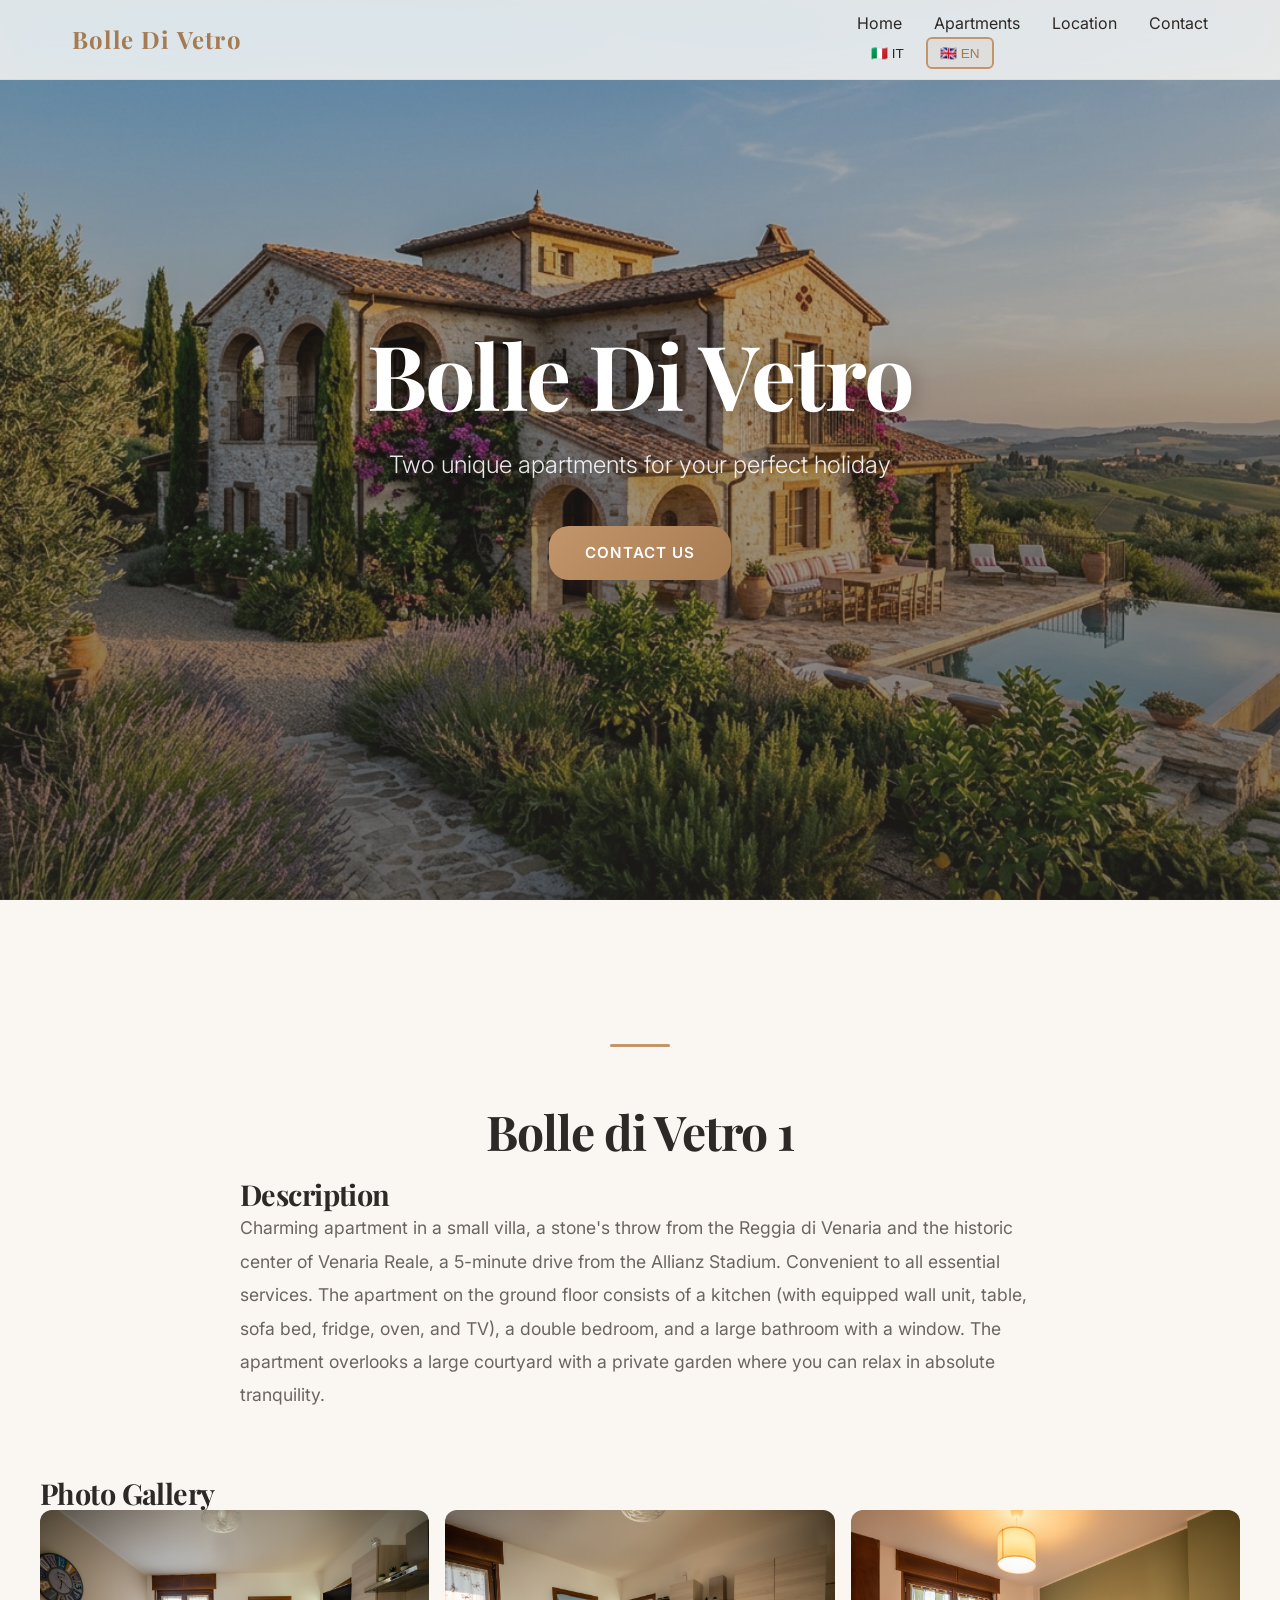
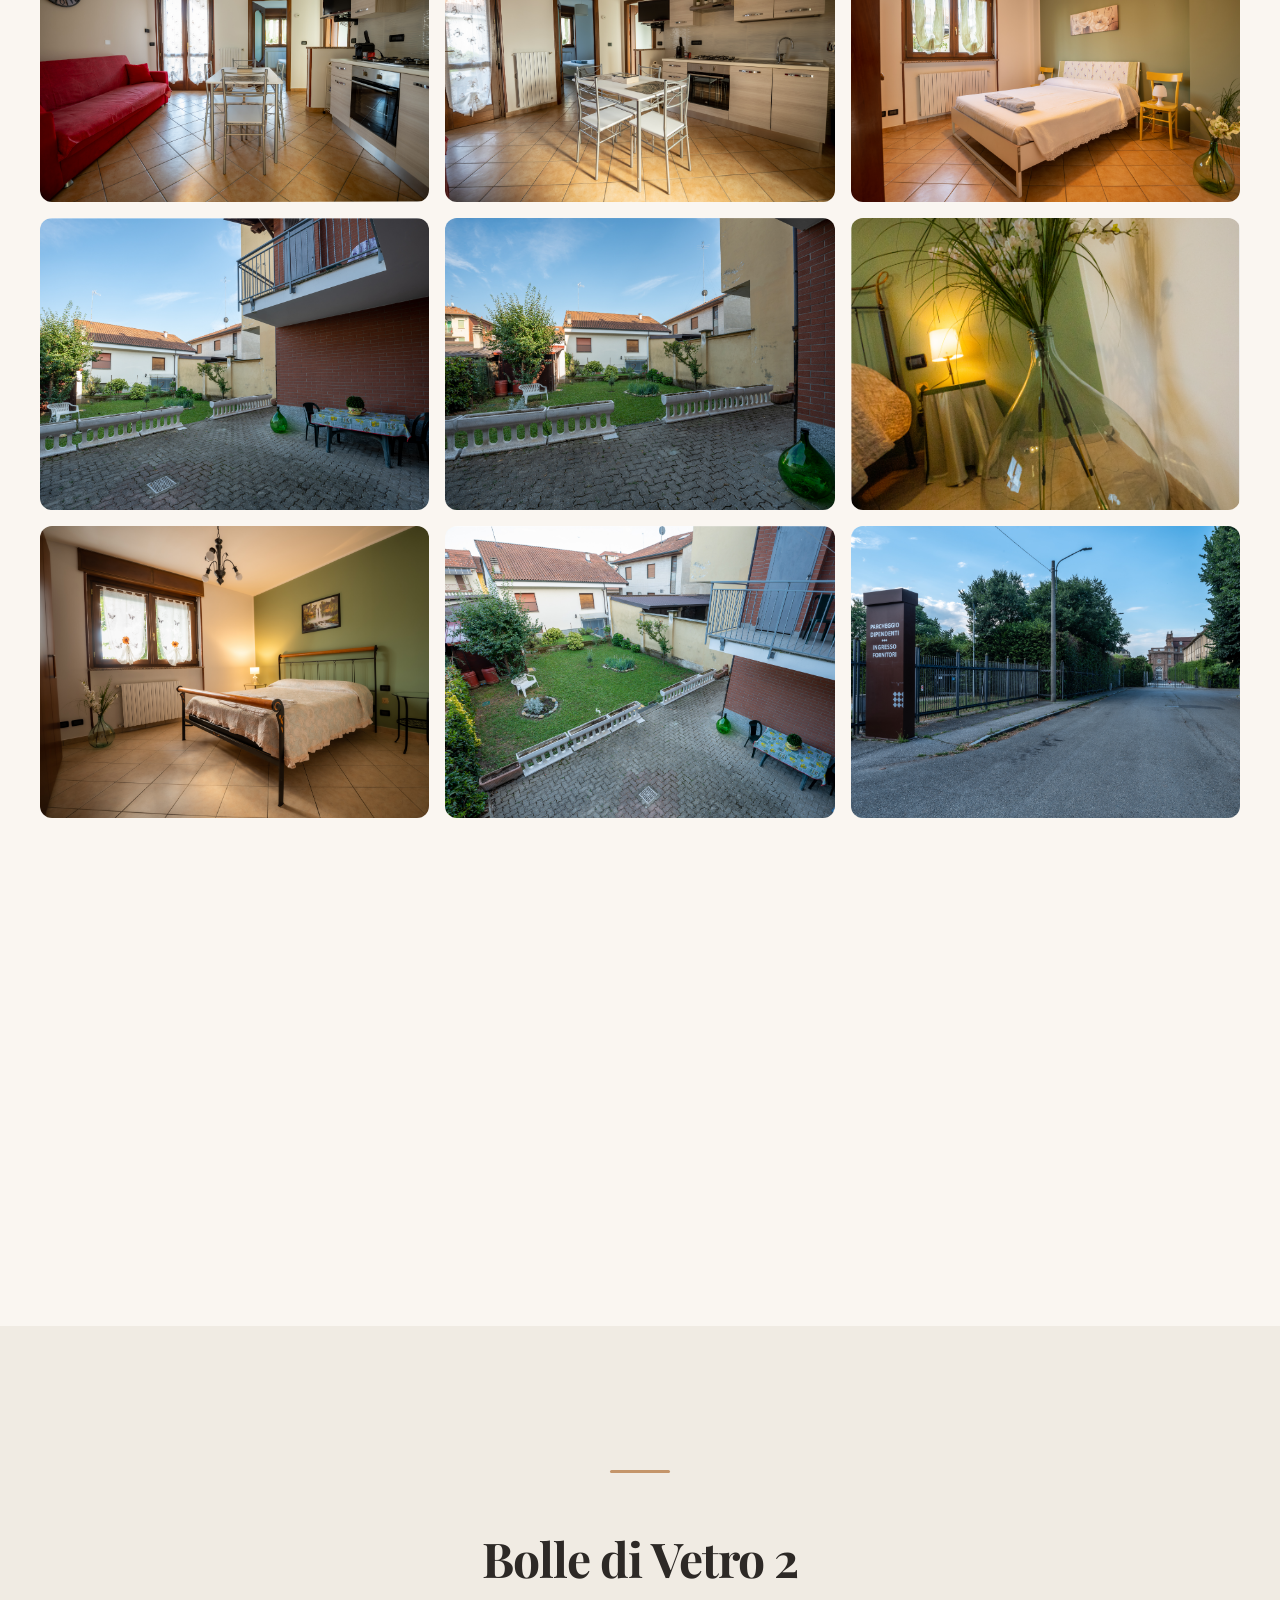
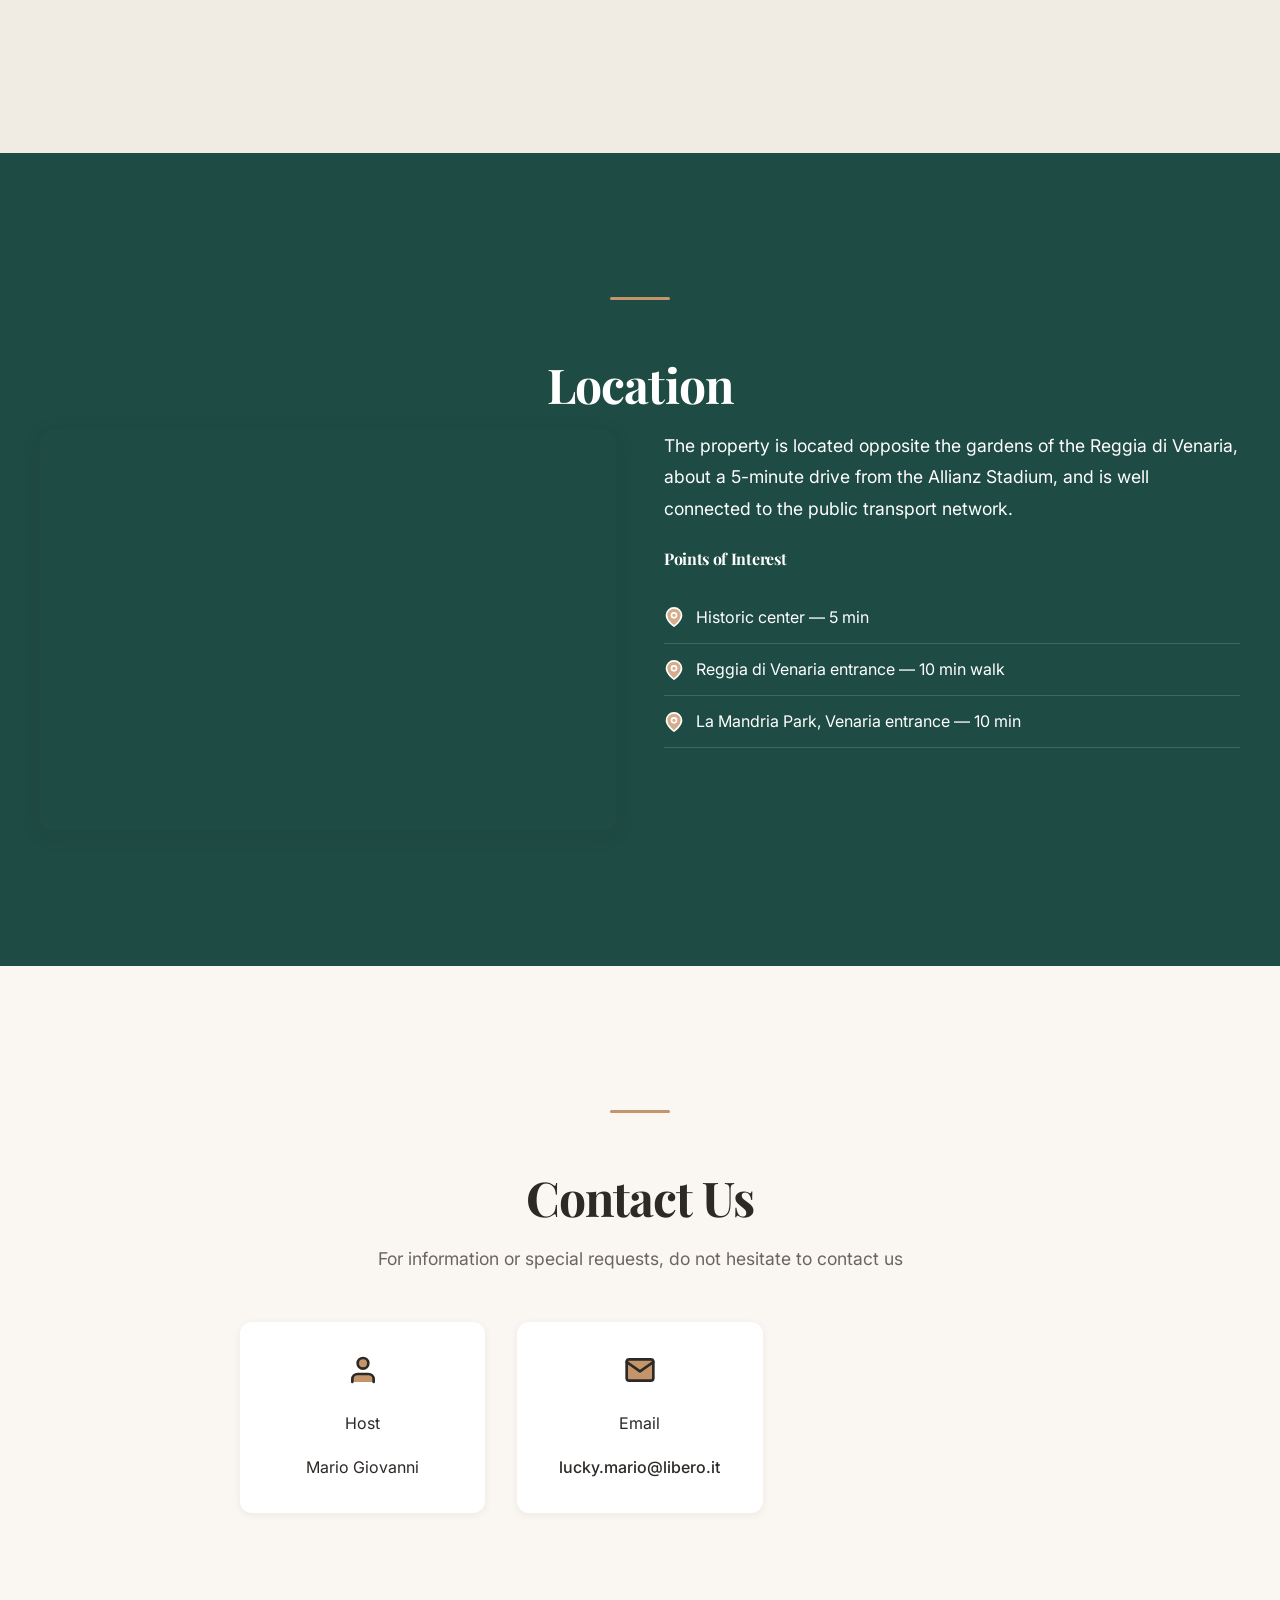
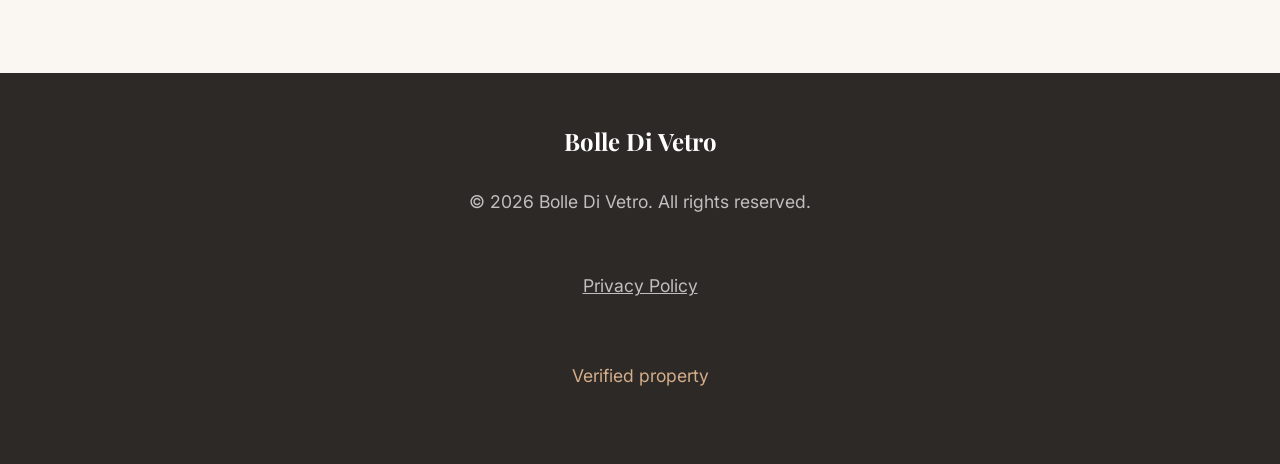
==== commit 0d684b43: "EN, privacy policy and link payturist" ====
--- a/index.html
+++ b/index.html
@@ -117,7 +117,7 @@
 
         <div class="apartment__description fade-in">
           <h3 data-i18n="apt1.description.title">Descrizione</h3>
-          <div class="desc-block" data-lang-block="it">
+          <div class="desc-block">
             <p data-i18n="apt1.description.text">Grazioso appartamento in villino a due passi dalla Reggia di Venaria e dal centro storico di Venaria Reale, a 5 minuti d'auto dall'Allianz Stadium. Comodo a tutti i servizi essenziali. L'appartamento situato al piano terreno, è composto da cucina (con parete attrezzata, tavolo, divano letto, frigo, forno e TV), camera da letto matrimoniale e ampio bagno finestrato. L'appartamento affaccia su un grande cortile con giardino ad uso esclusivo dove rilassarsi in assoluta tranquillità.</p>
           </div>
           <!-- BLOCCO_DESCRIZIONE_APT1_EN -->
@@ -169,7 +169,7 @@
             </div>
             <div class="services__item">
               <div class="services__icon">
-                <svg viewBox="0 0 24 24" width="24" height="24" stroke="currentColor" stroke-width="2" fill="none" stroke-linecap="round" stroke-linejoin="round"><path d="M23 19a2 2 0 0 1-2 2H3a2 2 0 0 1-2-2V8a2 2 0 0 1 2-2h4l2-3h6l2 3h4a2 2 0 0 1 2 2z"></path><circle cx="12" cy="13" r="4"></circle></svg>
+                <svg viewBox="0 0 24 24" width="24" height="24" stroke="currentColor" stroke-width="2" fill="none" stroke-linecap="round" stroke-linejoin="round"><path d="M16 16v1a2 2 0 0 1-2 2H3a2 2 0 0 1-2-2V7a2 2 0 0 1 2-2h11a2 2 0 0 1 2 2v1"></path><path d="M16 8l5-3v14l-5-3"></path><circle cx="8" cy="12" r="2"></circle></svg>
               </div>
               <span data-i18n="services.ac">Telecamere esterne</span>
             </div>
@@ -181,13 +181,13 @@
             </div>
             <div class="services__item">
               <div class="services__icon">
-                <svg viewBox="0 0 24 24" width="24" height="24" stroke="currentColor" stroke-width="2" fill="none" stroke-linecap="round" stroke-linejoin="round"><rect x="4" y="4" width="16" height="16" rx="2" ry="2"></rect><circle cx="12" cy="13" r="4"></circle><line x1="12" y1="13" x2="12" y2="13"></line><line x1="8" y1="7" x2="16" y2="7"></line></svg>
+                <svg viewBox="0 0 24 24" width="24" height="24" stroke="currentColor" stroke-width="2" fill="none" stroke-linecap="round" stroke-linejoin="round"><rect x="3" y="3" width="18" height="18" rx="2"></rect><circle cx="12" cy="13" r="5"></circle><path d="M12 10a3 3 0 0 1 3 3"></path><line x1="7" y1="7" x2="9" y2="7"></line><circle cx="16" cy="7" r="1" fill="currentColor"></circle></svg>
               </div>
               <span data-i18n="services.washing">Lavatrice</span>
             </div>
             <div class="services__item">
               <div class="services__icon">
-                <svg viewBox="0 0 24 24" width="24" height="24" stroke="currentColor" stroke-width="2" fill="none" stroke-linecap="round" stroke-linejoin="round"><rect x="4" y="4" width="16" height="16" rx="2" ry="2"></rect><path d="M9 16V8h4a2 2 0 0 1 0 4H9"></path></svg>
+                <svg viewBox="0 0 24 24" width="24" height="24" stroke="currentColor" stroke-width="2" fill="none" stroke-linecap="round" stroke-linejoin="round"><path d="M14 16H9m10 0h1a1 1 0 0 0 1-1v-3.5a1.5 1.5 0 0 0-.44-1.06l-2.7-2.7A2 2 0 0 0 15.44 7H8.56a2 2 0 0 0-1.42.59l-2.7 2.7A1.5 1.5 0 0 0 4 11.5V15a1 1 0 0 0 1 1h1"></path><circle cx="7.5" cy="16.5" r="1.5"></circle><circle cx="16.5" cy="16.5" r="1.5"></circle></svg>
               </div>
               <span data-i18n="services.parking">Parcheggio a pagamento in loco</span>
             </div>
@@ -221,7 +221,7 @@
 
         <div class="apartment__description fade-in">
           <h3 data-i18n="apt2.description.title">Descrizione</h3>
-          <div class="desc-block" data-lang-block="it">
+          <div class="desc-block">
             <p data-i18n="apt2.description.text">Luminoso appartamento in villino a due passi dalla Reggia di Venaria e dal suo centro storico pedonale e dista 5 min. di auto dall'Allianz Stadium. Comodo a tutti i servizi essenziali. L'appartamento al primo piano è composto da un'ampia cucina (con parete attrezzata, tavolo, divano letto, frigo, microonde, mobile TV), da due camere da letto matrimoniali e ampio bagno con box doccia e lavatrice. L'appartamento dispone di un terrazzino che affaccia su un grande cortile con giardino privato.</p>
           </div>
           <!-- BLOCCO_DESCRIZIONE_APT2_EN -->
@@ -269,7 +269,7 @@
             </div>
             <div class="services__item">
               <div class="services__icon">
-                <svg viewBox="0 0 24 24" width="24" height="24" stroke="currentColor" stroke-width="2" fill="none" stroke-linecap="round" stroke-linejoin="round"><path d="M23 19a2 2 0 0 1-2 2H3a2 2 0 0 1-2-2V8a2 2 0 0 1 2-2h4l2-3h6l2 3h4a2 2 0 0 1 2 2z"></path><circle cx="12" cy="13" r="4"></circle></svg>
+                <svg viewBox="0 0 24 24" width="24" height="24" stroke="currentColor" stroke-width="2" fill="none" stroke-linecap="round" stroke-linejoin="round"><path d="M16 16v1a2 2 0 0 1-2 2H3a2 2 0 0 1-2-2V7a2 2 0 0 1 2-2h11a2 2 0 0 1 2 2v1"></path><path d="M16 8l5-3v14l-5-3"></path><circle cx="8" cy="12" r="2"></circle></svg>
               </div>
               <span data-i18n="services.ac">Telecamere esterne</span>
             </div>
@@ -281,13 +281,13 @@
             </div>
             <div class="services__item">
               <div class="services__icon">
-                <svg viewBox="0 0 24 24" width="24" height="24" stroke="currentColor" stroke-width="2" fill="none" stroke-linecap="round" stroke-linejoin="round"><rect x="4" y="4" width="16" height="16" rx="2" ry="2"></rect><circle cx="12" cy="13" r="4"></circle><line x1="12" y1="13" x2="12" y2="13"></line><line x1="8" y1="7" x2="16" y2="7"></line></svg>
+                <svg viewBox="0 0 24 24" width="24" height="24" stroke="currentColor" stroke-width="2" fill="none" stroke-linecap="round" stroke-linejoin="round"><rect x="3" y="3" width="18" height="18" rx="2"></rect><circle cx="12" cy="13" r="5"></circle><path d="M12 10a3 3 0 0 1 3 3"></path><line x1="7" y1="7" x2="9" y2="7"></line><circle cx="16" cy="7" r="1" fill="currentColor"></circle></svg>
               </div>
               <span data-i18n="services.washing">Lavatrice</span>
             </div>
             <div class="services__item">
               <div class="services__icon">
-                <svg viewBox="0 0 24 24" width="24" height="24" stroke="currentColor" stroke-width="2" fill="none" stroke-linecap="round" stroke-linejoin="round"><rect x="4" y="4" width="16" height="16" rx="2" ry="2"></rect><path d="M9 16V8h4a2 2 0 0 1 0 4H9"></path></svg>
+                <svg viewBox="0 0 24 24" width="24" height="24" stroke="currentColor" stroke-width="2" fill="none" stroke-linecap="round" stroke-linejoin="round"><path d="M14 16H9m10 0h1a1 1 0 0 0 1-1v-3.5a1.5 1.5 0 0 0-.44-1.06l-2.7-2.7A2 2 0 0 0 15.44 7H8.56a2 2 0 0 0-1.42.59l-2.7 2.7A1.5 1.5 0 0 0 4 11.5V15a1 1 0 0 0 1 1h1"></path><circle cx="7.5" cy="16.5" r="1.5"></circle><circle cx="16.5" cy="16.5" r="1.5"></circle></svg>
               </div>
               <span data-i18n="services.parking">Parcheggio a pagamento in loco</span>
             </div>
@@ -321,7 +321,7 @@
         
         <div class="location__grid">
           <div class="location__map fade-in">
-            <iframe src="https://maps.google.com/maps?q=Via+Don+Sapino+7,+10078+Venaria+Reale+TO,+Italy&t=&z=16&ie=UTF8&iwloc=&output=embed" width="100%" height="400" style="border:0;border-radius:12px;" allowfullscreen loading="lazy" referrerpolicy="no-referrer-when-downgrade" title="Mappa — Via Don Sapino 7, Venaria Reale"></iframe>
+            <iframe src="https://maps.google.com/maps?q=Piazza+della+Repubblica,+10078+Venaria+Reale+TO,+Italy&t=&z=16&ie=UTF8&iwloc=&output=embed" width="100%" height="400" style="border:0;border-radius:12px;" allowfullscreen loading="lazy" referrerpolicy="no-referrer-when-downgrade" title="Mappa — Venaria Reale"></iframe>
           </div>
           
           <div class="location__info fade-in">
@@ -393,18 +393,20 @@
           
           <div class="contact__card">
             <div class="contact__icon">
-              <svg viewBox="0 0 24 24" width="24" height="24" stroke="currentColor" stroke-width="2" fill="none" stroke-linecap="round" stroke-linejoin="round"><path d="M22 16.92v3a2 2 0 0 1-2.18 2 19.79 19.79 0 0 1-8.63-3.07 19.5 19.5 0 0 1-6-6 19.79 19.79 0 0 1-3.07-8.67A2 2 0 0 1 4.11 2h3a2 2 0 0 1 2 1.72 12.84 12.84 0 0 0 .7 2.81 2 2 0 0 1-.45 2.11L8.09 9.91a16 16 0 0 0 6 6l1.27-1.27a2 2 0 0 1 2.11-.45 12.84 12.84 0 0 0 2.81.7A2 2 0 0 1 22 16.92z"></path></svg>
-            </div>
-            <span class="contact__label" data-i18n="contact.phone_label">Telefono</span>
-            <a href="tel:+393471129517" class="contact__value" data-i18n="contact.phone">+39 347 112 9517</a>
-          </div>
-          
-          <div class="contact__card">
-            <div class="contact__icon">
               <svg viewBox="0 0 24 24" width="24" height="24" stroke="currentColor" stroke-width="2" fill="none" stroke-linecap="round" stroke-linejoin="round"><path d="M4 4h16c1.1 0 2 .9 2 2v12c0 1.1-.9 2-2 2H4c-1.1 0-2-.9-2-2V6c0-1.1.9-2 2-2z"></path><polyline points="22,6 12,13 2,6"></polyline></svg>
             </div>
             <span class="contact__label" data-i18n="contact.email_label">Email</span>
-            <a href="mailto:lucky.mario@libero.it" class="contact__value" data-i18n="contact.email">lucky.mario@libero.it</a>
+            <span class="contact__value" id="protected-email">Caricamento...</span>
+            <script>
+              document.addEventListener("DOMContentLoaded", function() {
+                var u = "lucky.mario";
+                var d = "libero.it";
+                var el = document.getElementById("protected-email");
+                if (el) {
+                  el.innerHTML = '<a href="mailto:' + u + '@' + d + '">' + u + '@' + d + '</a>';
+                }
+              });
+            </script>
           </div>
         </div>
       </div>
@@ -415,8 +417,8 @@
     <div class="footer__inner">
       <div class="footer__logo">Bolle Di Vetro</div>
       <p data-i18n="footer.rights">© 2026 Bolle Di Vetro. Tutti i diritti riservati.</p>
-      <!-- BLOCCO_STRUTTURA_VERIFICATA: Aggiungi qui il link al badge o certificato -->
-      <p class="footer__verified"><a href="#" target="_blank" rel="noopener noreferrer" data-i18n="footer.verified" style="color: var(--color-primary-light); text-decoration: none; margin-top: 10px; display: inline-block;">Struttura verificata</a></p>
+      <p><a href="privacy.html" data-i18n="footer.privacy" style="color: rgba(255,255,255,0.7); text-decoration: underline; margin-top: 5px; display: inline-block;">Privacy Policy</a></p>
+      <p class="footer__verified"><a href="https://venariareale.paytourist.com/strutture-certificate/affitti-brevi/slto000018-0065.html" target="_blank" rel="noopener noreferrer" data-i18n="footer.verified" style="color: var(--color-primary-light); text-decoration: none; margin-top: 10px; display: inline-block;">Struttura verificata</a></p>
     </div>
   </footer>
 
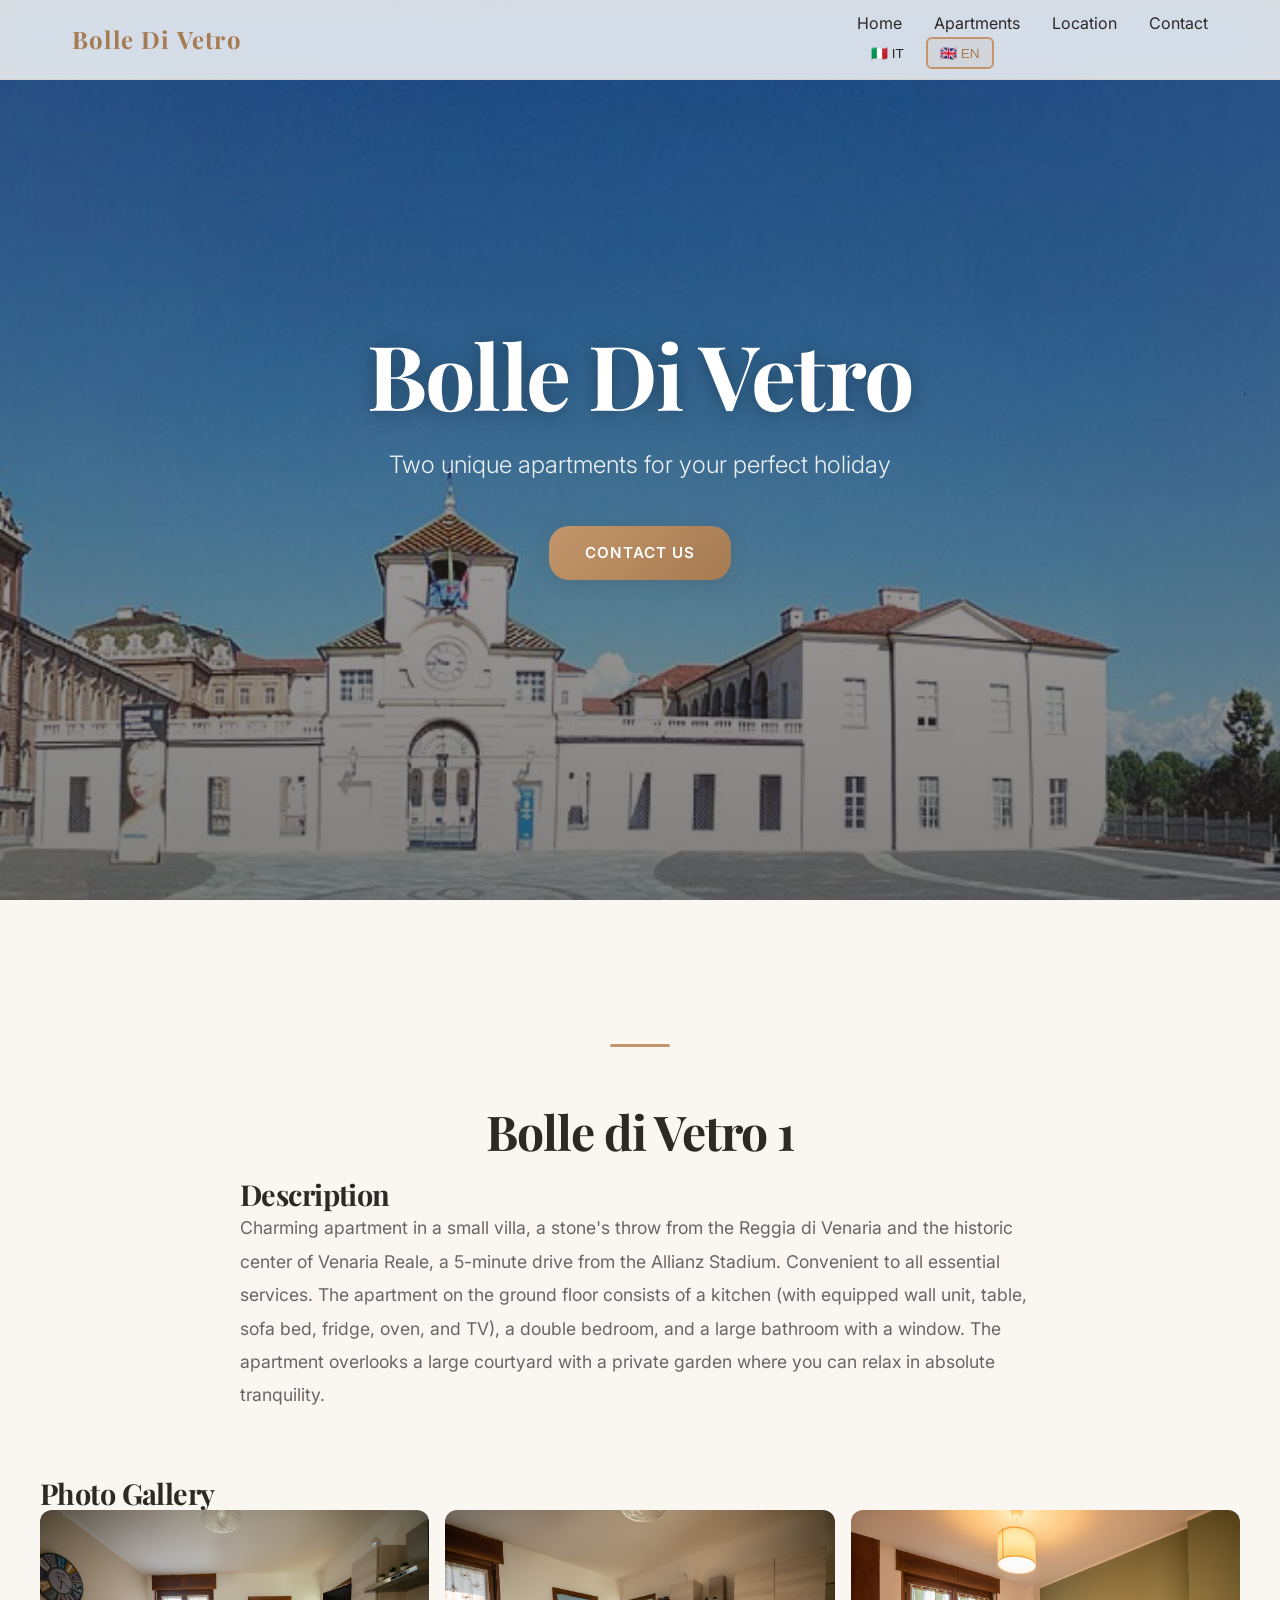
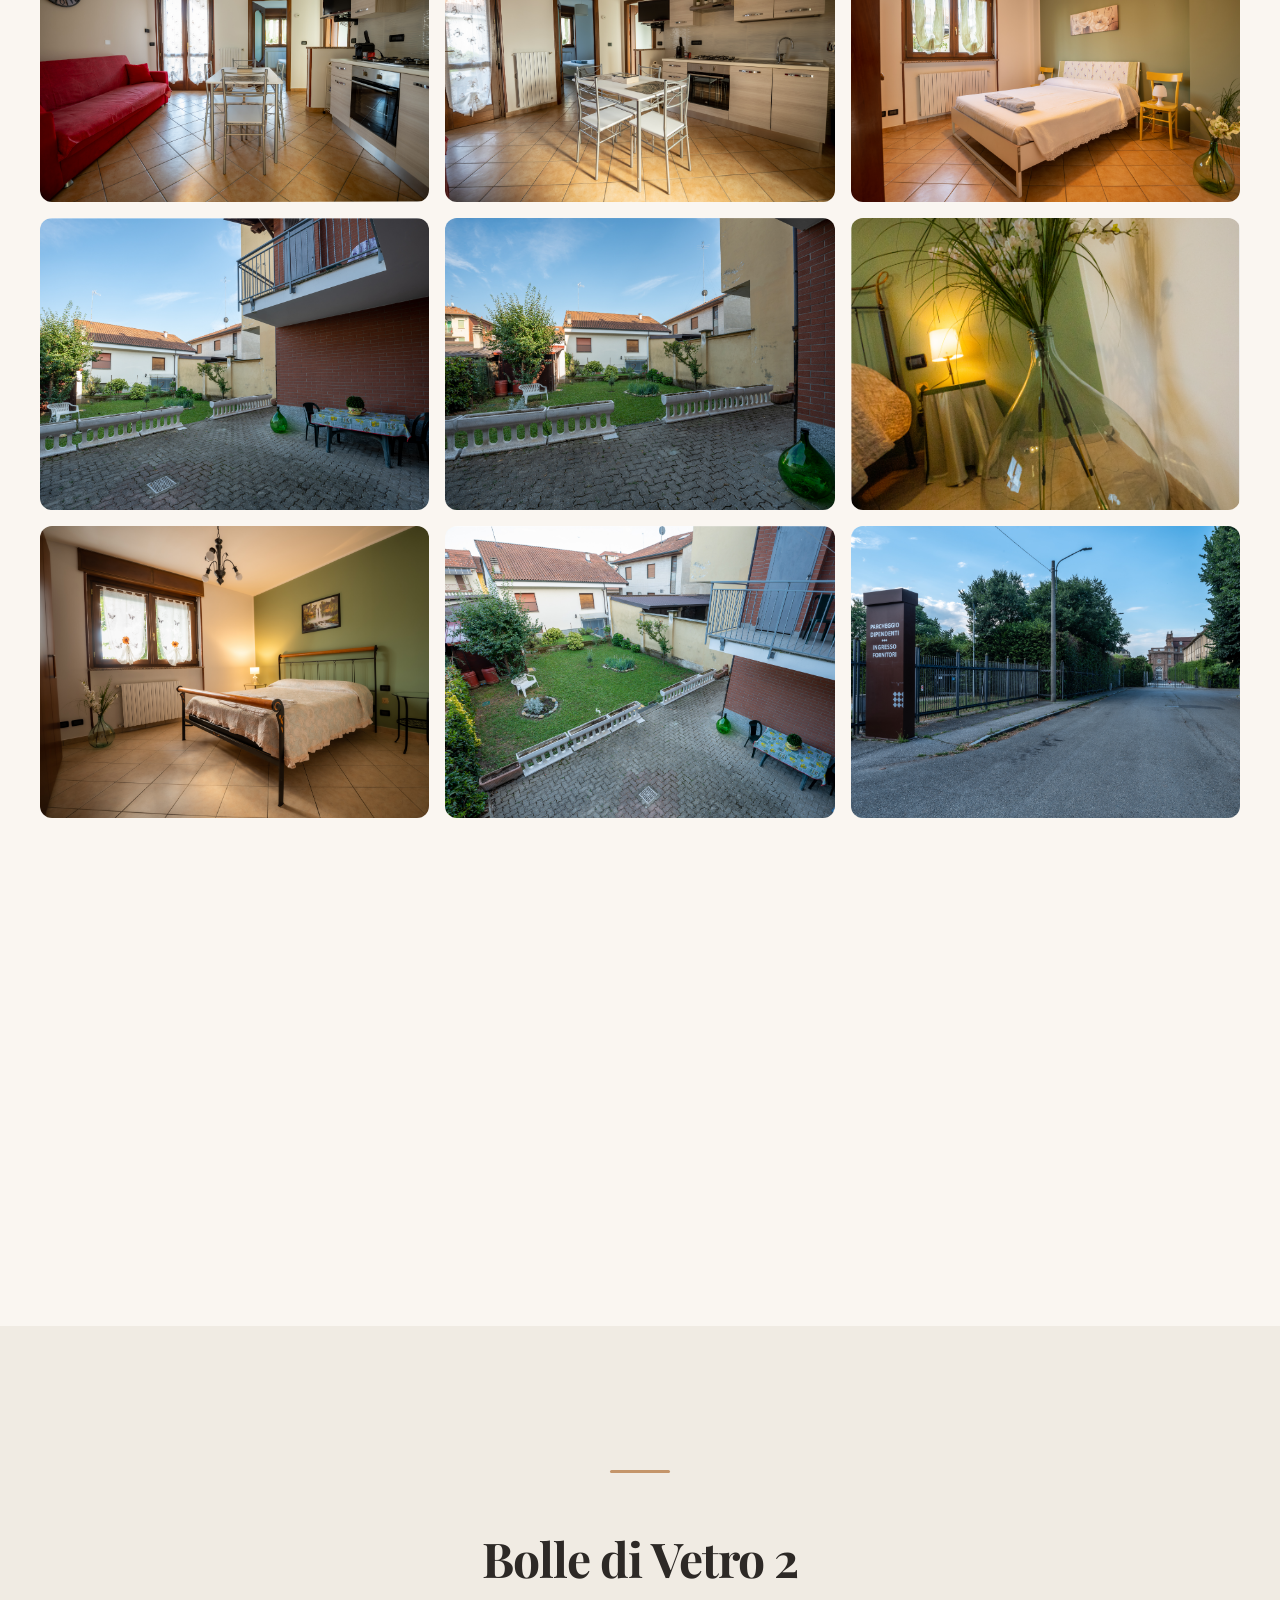
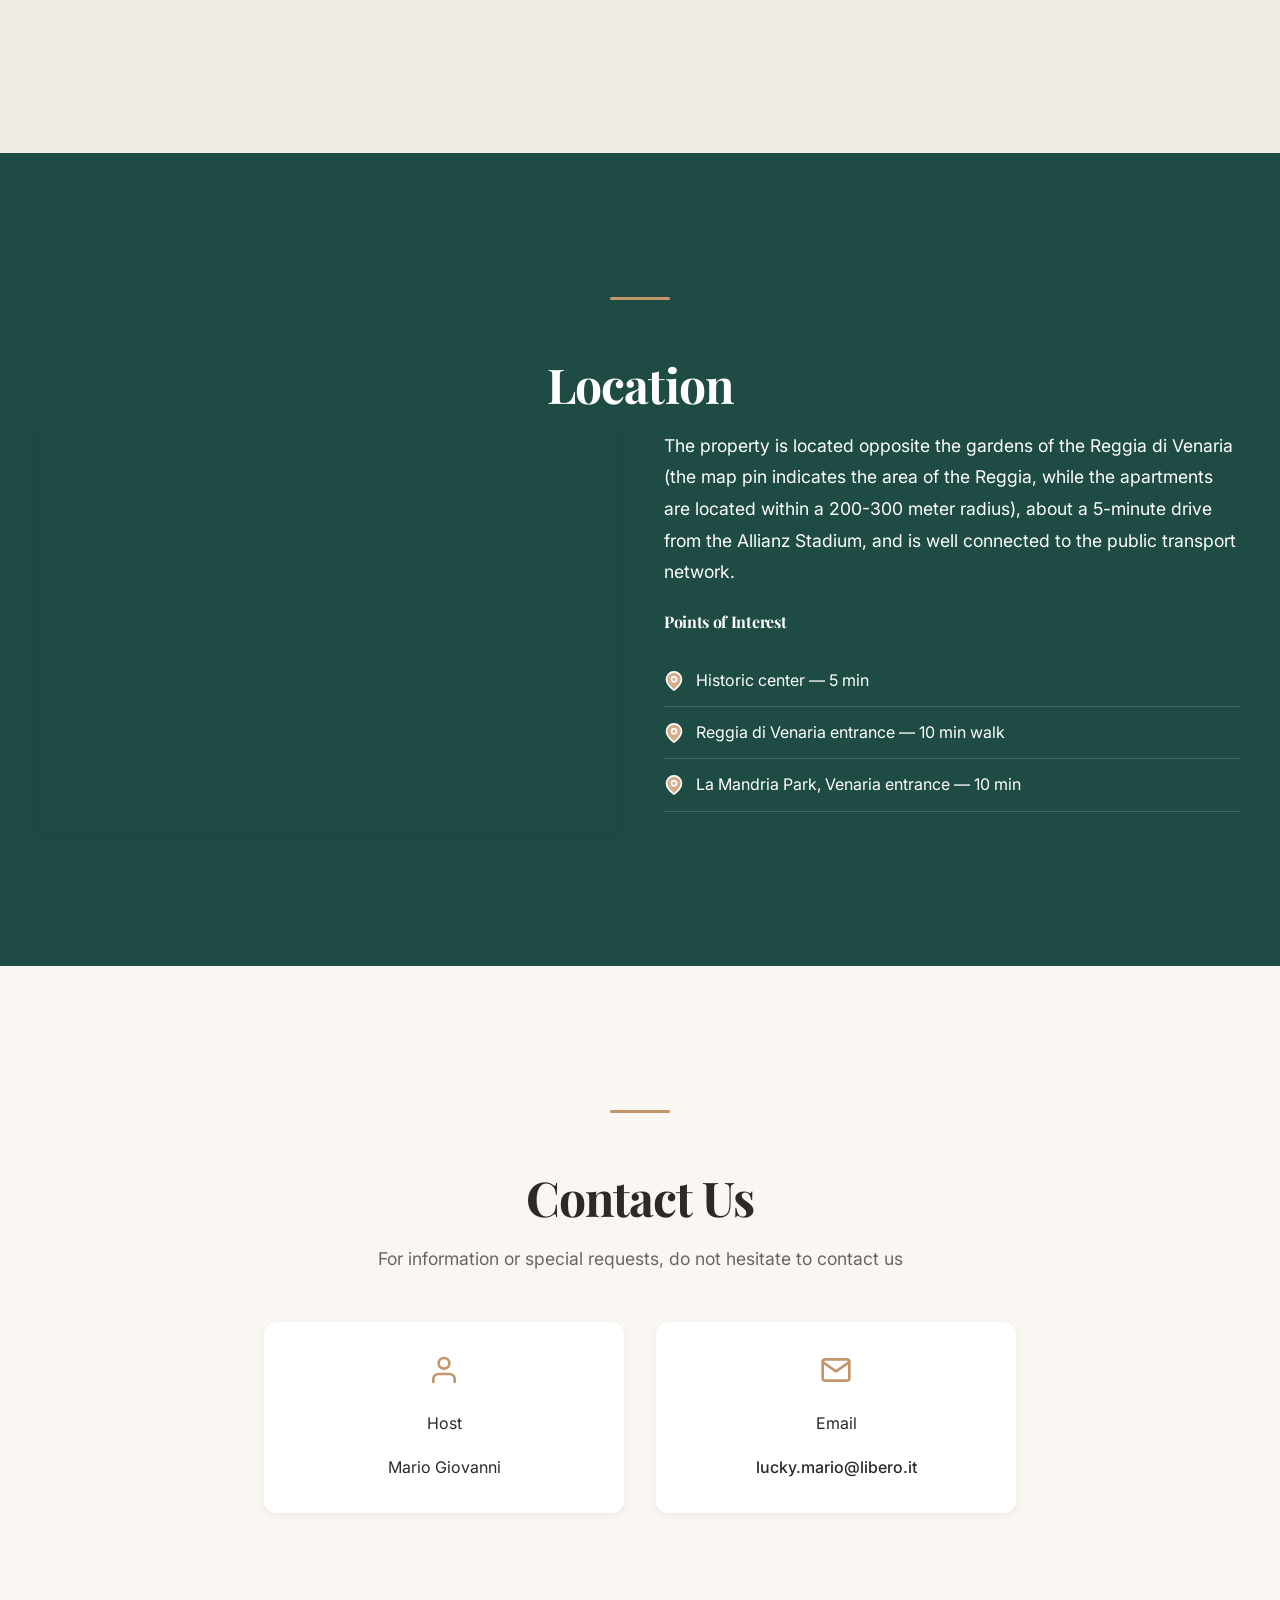
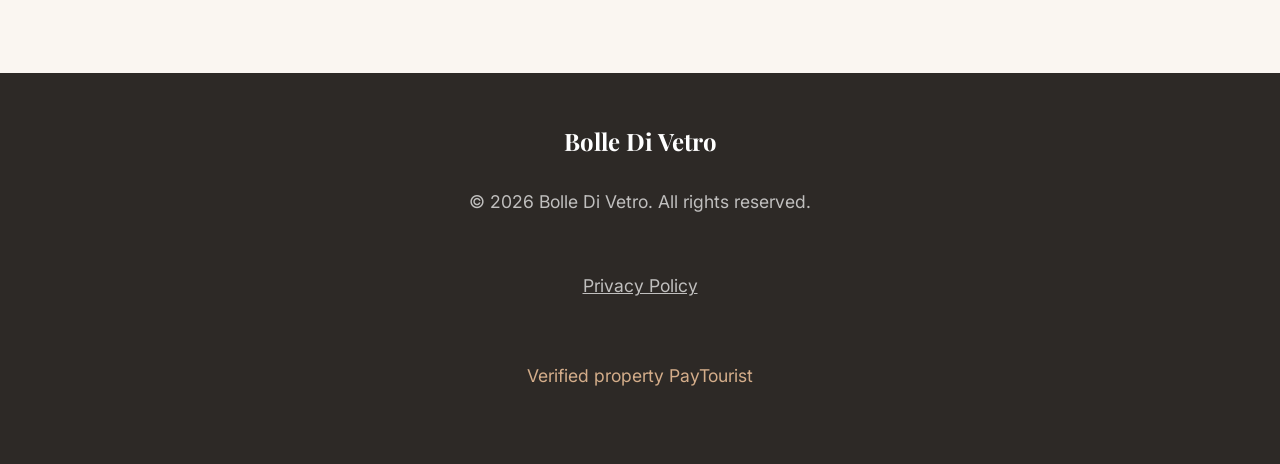
==== commit 7a157065: "Last fix" ====
--- a/index.html
+++ b/index.html
@@ -325,7 +325,7 @@
           </div>
           
           <div class="location__info fade-in">
-            <p data-i18n="location.description">La struttura è di fronte ai giardini della Reggia di Venaria, dista circa 5 min di auto dall'Allianz Stadium ed è ben collegata con la rete di trasporto pubblico.</p>
+            <p data-i18n="location.description">La struttura è di fronte ai giardini della Reggia di Venaria (il segnaposto sulla mappa indica la zona della Reggia, gli appartamenti si trovano in un raggio di 200-300 metri), dista circa 5 min di auto dall'Allianz Stadium ed è ben collegata con la rete di trasporto pubblico.</p>
             
             <h4 data-i18n="location.pois_title">Punti di Interesse</h4>
             <ul class="location__pois">
@@ -418,7 +418,7 @@
       <div class="footer__logo">Bolle Di Vetro</div>
       <p data-i18n="footer.rights">© 2026 Bolle Di Vetro. Tutti i diritti riservati.</p>
       <p><a href="privacy.html" data-i18n="footer.privacy" style="color: rgba(255,255,255,0.7); text-decoration: underline; margin-top: 5px; display: inline-block;">Privacy Policy</a></p>
-      <p class="footer__verified"><a href="https://venariareale.paytourist.com/strutture-certificate/affitti-brevi/slto000018-0065.html" target="_blank" rel="noopener noreferrer" data-i18n="footer.verified" style="color: var(--color-primary-light); text-decoration: none; margin-top: 10px; display: inline-block;">Struttura verificata</a></p>
+      <p class="footer__verified"><a href="https://venariareale.paytourist.com/strutture-certificate/affitti-brevi/slto000018-0065.html" target="_blank" rel="noopener noreferrer" data-i18n="footer.verified" style="color: var(--color-primary-light); text-decoration: none; margin-top: 10px; display: inline-block;">Struttura verificata PayTourist</a></p>
     </div>
   </footer>
 
--- a/assets/css/style.css
+++ b/assets/css/style.css
@@ -386,7 +386,7 @@
   justify-content: center;
   position: relative;
   overflow: hidden;
-  background: url('../img/hero.jpg') center/cover no-repeat fixed;
+  background: url('../img/hero.jpg') center/cover no-repeat;
 }
 
 .hero__overlay {
@@ -773,7 +773,8 @@
 .services__icon svg {
   width: 28px;
   height: 28px;
-  fill: currentColor;
+  fill: none;
+  stroke: currentColor;
 }
 
 .services__item span {
@@ -930,20 +931,17 @@
 
 /* 16. Contact */
 .contact__grid {
-  display: grid;
-  grid-template-columns: 1fr;
+  display: flex;
+  flex-wrap: wrap;
+  justify-content: center;
   gap: 2rem;
   max-width: 800px;
   margin: 2rem auto;
 }
 
-@media (min-width: 768px) {
-  .contact__grid {
-    grid-template-columns: repeat(3, 1fr);
-  }
-}
-
 .contact__card {
+  flex: 1 1 280px;
+  max-width: 360px;
   text-align: center;
   padding: 2rem;
   background: var(--color-white);
@@ -958,7 +956,8 @@
 .contact__card svg {
   width: 32px;
   height: 32px;
-  fill: var(--color-primary);
+  fill: none;
+  stroke: var(--color-primary);
 }
 
 .contact__card a, .contact__card p {
